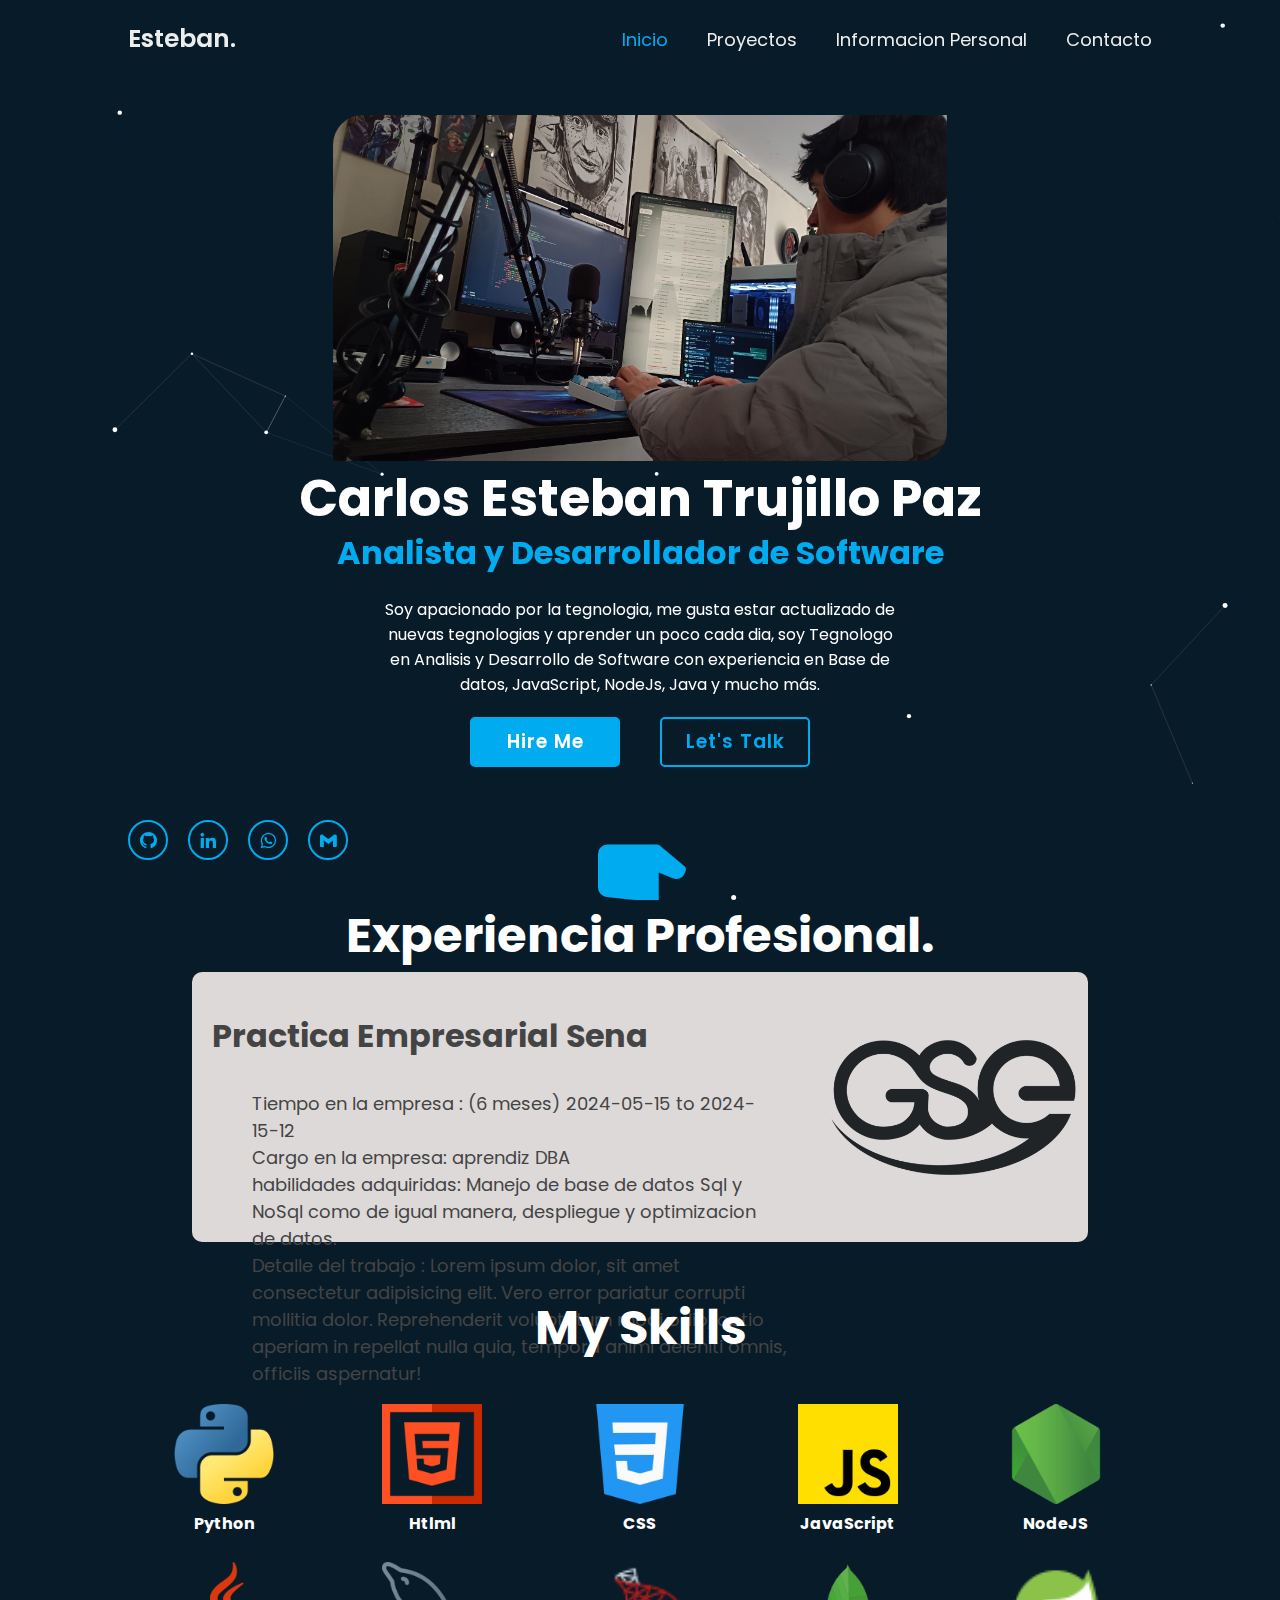
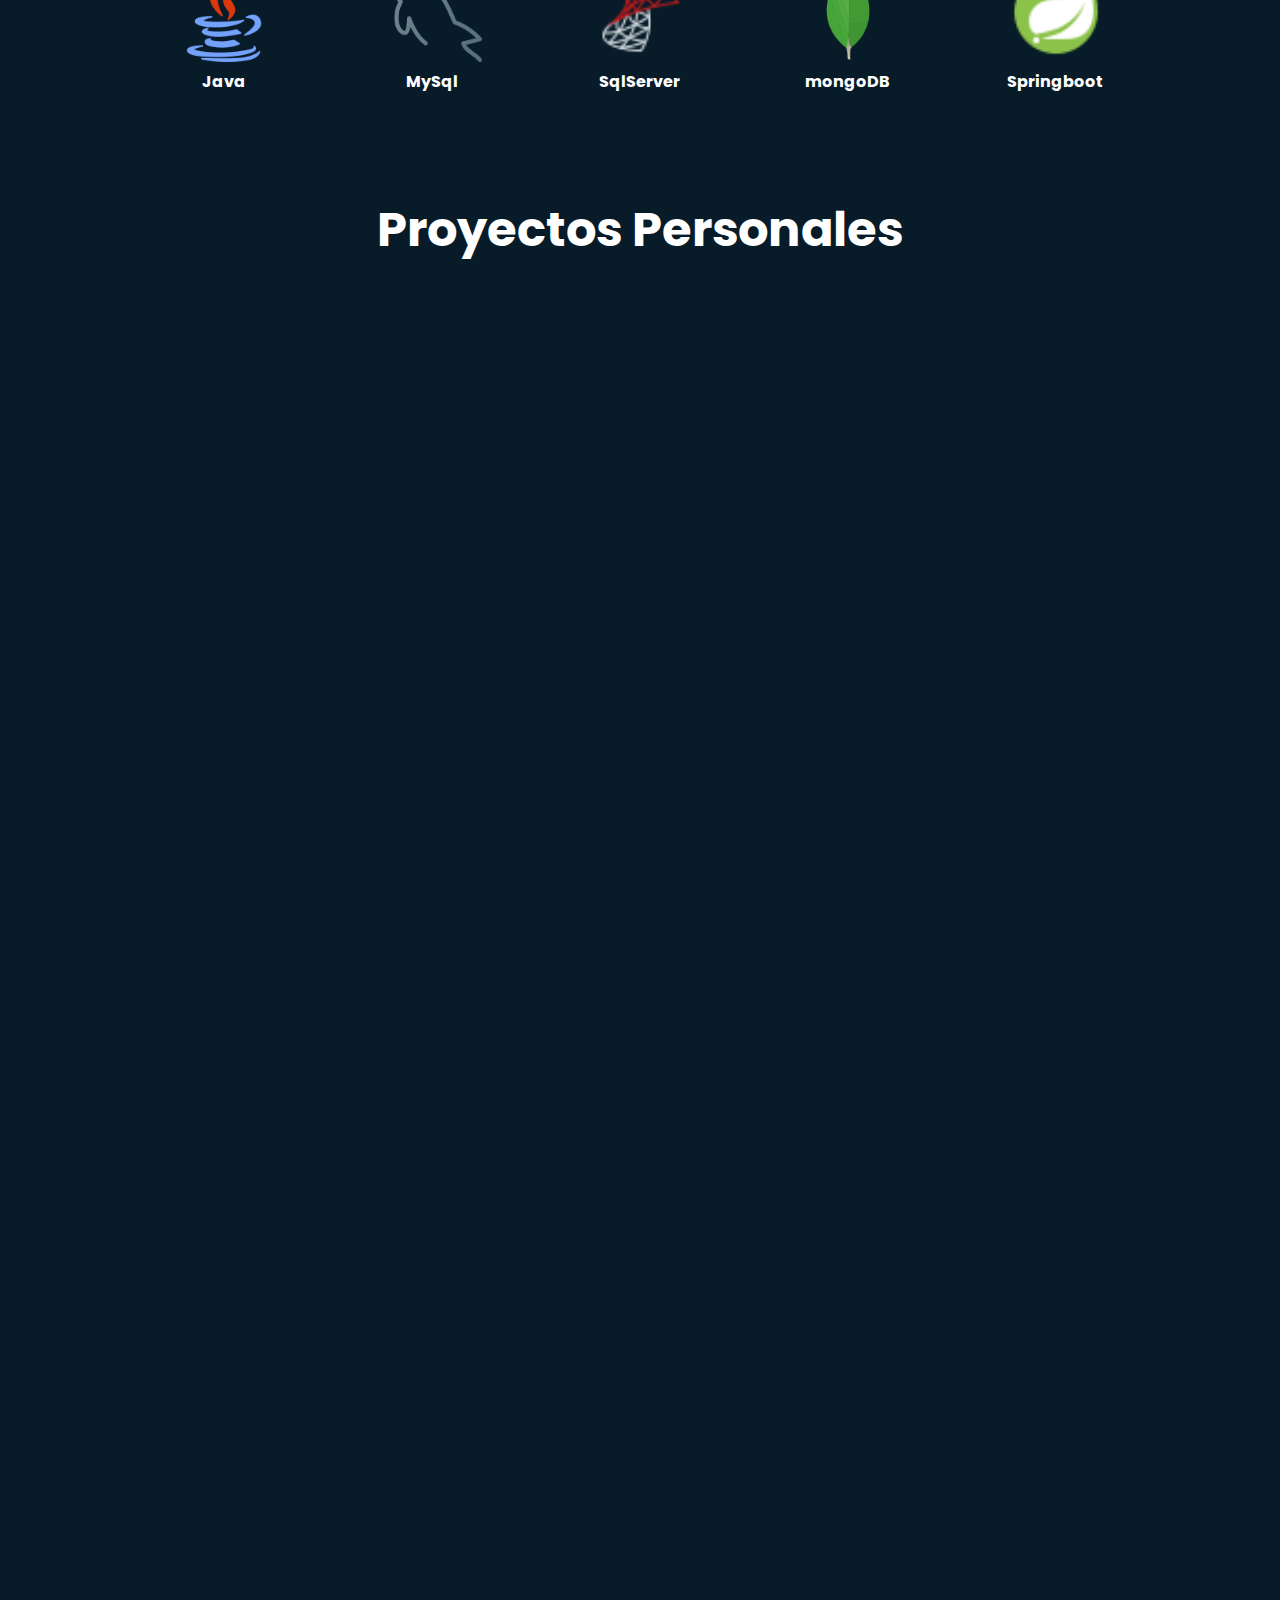
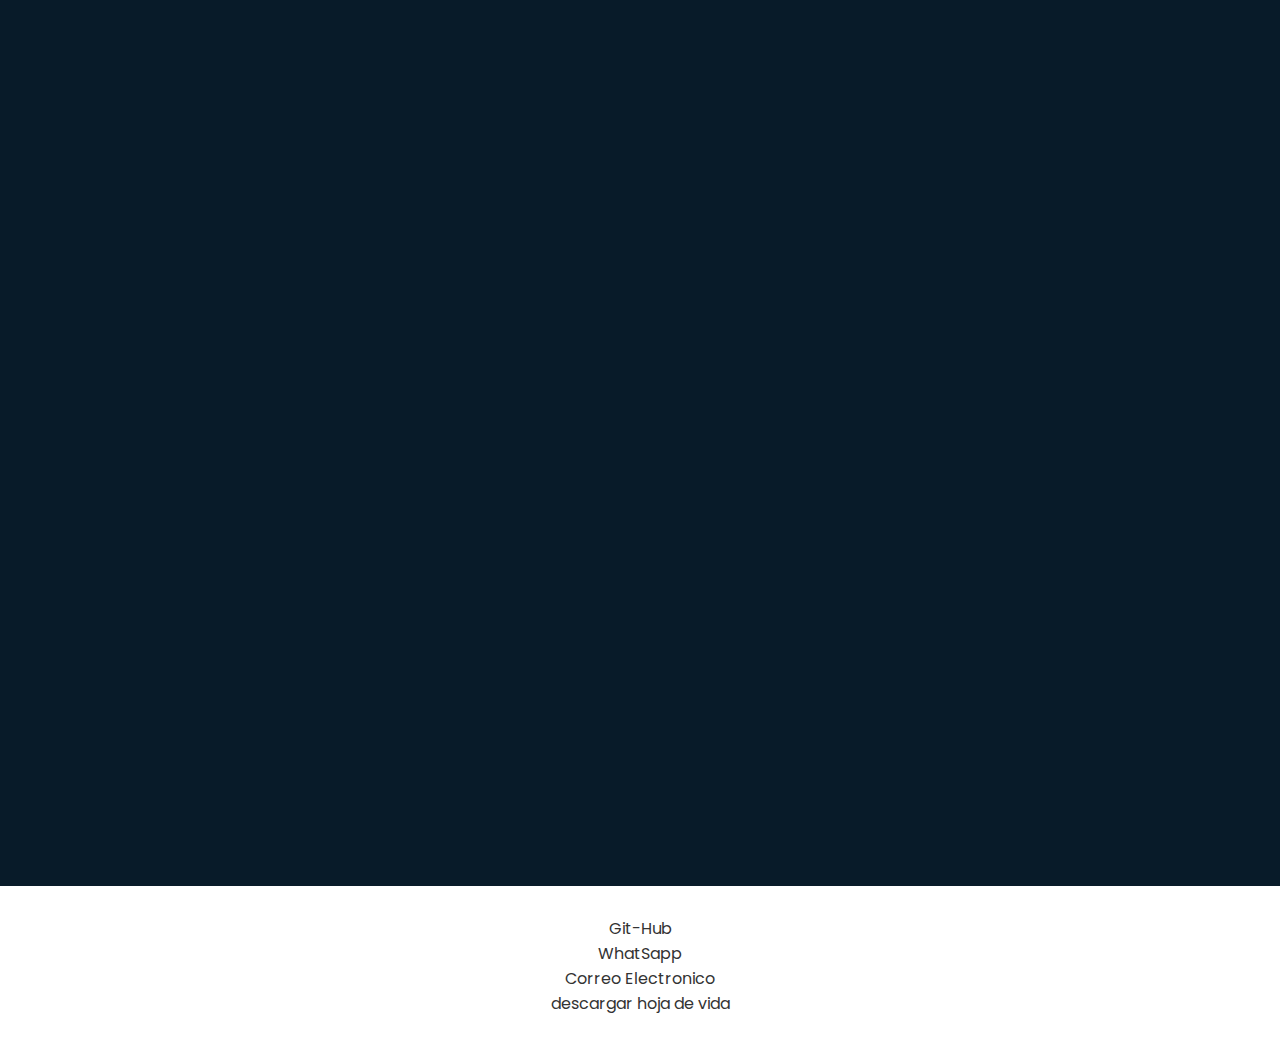
==== FRONTED/index.html @ 3f3bd639 "Agregando Skills y boton Blink" ====
<!DOCTYPE html>
<html lang="en">

<head>
    <meta charset="UTF-8">
    <meta name="viewport" content="width=device-width, initial-scale=1.0">
    <title>Personal Portfolio Carlos Esteban Trujillo</title>
    <link rel="stylesheet" href="css/style.css">
    <link rel="stylesheet" href="css/proyectos.css">
    <link href='https://unpkg.com/boxicons@2.1.4/css/boxicons.min.css' rel='stylesheet'>

</head>

<body>
    <div id="particles-js"></div>
    <!--Vista numero 1-->
    <header class="header">
        <a href="#" class="logo">Esteban.</a>

        <nav class="navbar">
            <a href="#" class="active">Inicio</a>
            <a href="index/proyectos.html">Proyectos</a>
            <a href="index/informacionPersonal.html">Informacion Personal</a>
            <a href="index/contacto.html">Contacto</a>
        </nav>
    </header>

    <div class="home">
        <div class="home-content">
            <div class="img">
                <img src="img/perfil4.jpeg" alt="Foto Personal">
            </div>
            <h1>Carlos Esteban Trujillo Paz</h1>
            <h3>Analista y Desarrollador de Software</h3>
            <p>Soy apacionado por la tegnologia, me gusta estar actualizado de nuevas tegnologias y aprender un poco
                cada dia,
                soy Tegnologo en Analisis y Desarrollo de Software con experiencia en Base de datos, JavaScript, NodeJs,
                Java y mucho más.
            </p>
            <div class="btn-box">
                <a href="#">Hire Me</a>
                <a href="#">Let's Talk</a>
            </div>

            <div class="next-page">
                <a href="#experiencia"><i class='bx bxs-hand-down' id="btn-down"></i></i></a>
            </div>
        </div>
        <div class="home-sci">
            <a href="#"><i class='bx bxl-github'></i></a>
            <a href="#"><i class='bx bxl-linkedin'></i></a>
            <a href="#"><i class='bx bxl-whatsapp'></i></a>
            <a href="#"><i class='bx bxl-gmail'></i></a>
        </div>
    </div>

    


    <!--Vista Numero 2-->
    <div class="experiencia" id="experiencia">
        <h2>Experiencia Profesional.</h2>
        <div class="experiencia_content">
            <div class="experiencias">
                <h3>Practica Empresarial Sena</h3>
                <ul>
                    <li>Tiempo en la empresa : (6 meses) 2024-05-15 to 2024-15-12</li>
                    <li>Cargo en la empresa: aprendiz DBA</li>
                    <li>habilidades adquiridas: Manejo de base de datos Sql y NoSql como de igual manera, despliegue y
                        optimizacion de datos.</li>
                    <li>Detalle del trabajo : Lorem ipsum dolor, sit amet consectetur adipisicing elit. Vero error
                        pariatur corrupti mollitia dolor. Reprehenderit voluptatum modi odio, optio aperiam in repellat
                        nulla quia, tempora animi deleniti omnis, officiis aspernatur!</li>
                </ul>
            </div>
            <div class="logo_experiencia"></div>
        </div>
    </div>

    <div class="skills">
        <h2>My Skills</h2>
        <div class="parent">
            <div class="div1">
                <img src="img/lenguajes/piton.png" alt="">
                <h4>Python</h4>
            </div>
            <div class="div2">
                <img src="img/lenguajes/html.png" alt="">
                <h4>Htlml</h4>
            </div>
            <div class="div3">
                <img src="img/lenguajes/css-3.png" alt="">
                <h4>CSS</h4>
            </div>
            <div class="div4">
                <img src="img/lenguajes/js.png" alt="">
                <h4>JavaScript</h4>
            </div>
            <div class="div5">
                <img src="img/lenguajes/nodo-js.png" alt="">
                <h4>NodeJS</h4>
            </div>
            <div class="div6">
                <img src="img/lenguajes/java.png" alt="">
                <h4>Java</h4>
            </div>
            <div class="div7">
                <img src="img/lenguajes/mysql.png" alt="">
                <h4>MySql</h4>
            </div>
            <div class="div8">
                <img src="img/lenguajes/sqlserver.png" alt="">
                <h4>SqlServer</h4>
            </div>
            <div class="div9">
                <img src="img/lenguajes/mongodbpng.png" alt="">
                <h4>mongoDB</h4>
            </div>
            <div class="div10">
                <img src="img/lenguajes/springboot.png" alt="">
                <h4>Springboot</h4>
            </div>
        </div>
    </div>


    <!--Vista Numero 3-->
    <section class="card-container" ">
        <h2>Proyectos Personales</h2>
        <div class=" card">
        <div class="card-img">
            <img src="img/proyect1.png" alt="">
        </div>

        <div class="card-content">
            <h3>Pagina Web Monaco Shoes</h3>
            <p>Lorem ipsum dolor sit, amet consectetur adipisicing elit. Nostrum at et ratione eum distinctio sit
                non magni nesciunt ex blanditiis odio, facere, totam obcaecati praesentium hic autem unde officiis
                aliquid.</p>

            <div class="btn-box">
                <a href="#">Hire Me</a>
                <a href="#">lets talk</a>
            </div>
        </div>
        </div>

        <div class="card">
            <div class="card-img">
                <img src="img/proyect2.png" alt="">
            </div>

            <div class="card-content">
                <h3>Pagina Web CompuServices</h3>
                <p>Lorem ipsum dolor sit, amet consectetur adipisicing elit. Nostrum at et ratione eum distinctio sit
                    non magni nesciunt ex blanditiis odio, facere, totam obcaecati praesentium hic autem unde officiis
                    aliquid.</p>

                <div class="btn-box">
                    <a href="#">Hire Me</a>
                    <a href="#">lets talk</a>
                </div>
            </div>
        </div>

        <div class="card">
            <div class="card-img">
                <img src="img/proyect1.png" alt="">
            </div>

            <div class="card-content">
                <h3>Inventario y Facturacion.</h3>
                <p>Lorem ipsum dolor sit, amet consectetur adipisicing elit. Nostrum at et ratione eum distinctio sit
                    non magni nesciunt ex blanditiis odio, facere, totam obcaecati praesentium hic autem unde officiis
                    aliquid.</p>

                <div class="btn-box">
                    <a href="#">Hire Me</a>
                    <a href="#">lets talk</a>
                </div>
            </div>
        </div>
        <div class="card">
            <div class="card-img">
                <img src="img/proyect1.png" alt="">
            </div>

            <div class="card-content">
                <h3>ChatBot para WhatSapp</h3>
                <p>Lorem ipsum dolor sit, amet consectetur adipisicing elit. Nostrum at et ratione eum distinctio sit
                    non magni nesciunt ex blanditiis odio, facere, totam obcaecati praesentium hic autem unde officiis
                    aliquid.</p>

                <div class="btn-box">
                    <a href="#">Hire Me</a>
                    <a href="#">lets talk</a>
                </div>
            </div>
        </div>

        <div class="card">
            <div class="card-img">
                <img src="img/sqlserver.png" alt="">
            </div>

            <div class="card-content">
                <h3>Scraping Versiones SqlServer</h3>
                <p>Lorem ipsum dolor sit, amet consectetur adipisicing elit. Nostrum at et ratione eum distinctio sit
                    non magni nesciunt ex blanditiis odio, facere, totam obcaecati praesentium hic autem unde officiis
                    aliquid.</p>

                <div class="btn-box">
                    <a href="#">Hire Me</a>
                    <a href="#">lets talk</a>
                </div>
            </div>
        </div>

    </section>


    <footer>

        <a href="">Git-Hub</a>
        <a href="">WhatSapp</a>
        <a href="">Correo Electronico</a>
        <a href="">descargar hoja de vida</a>
    </footer>

    
    
  
	<script src="js/particles.min.js"></script>
    <script src="js/particle.js"></script>
    <script src="js/main.js"></script>
</body>

</html>
---- FRONTED/css/style.css ----
@import url('https://fonts.googleapis.com/css2?family=Poppins:wght@300;400;500;600;700;800;900&display=swap');
html {
    scroll-behavior: smooth;
}
*{
    margin: 0;
    padding: 0;
    box-sizing: border-box;
    font-family: 'Poppins',sans-serif ;
}

body{
    background: #081b29;
    color: white;
    user-select: none; /*No podran seleccionar el texto.*/
    z-index: -10;
}


.header{
    position: fixed;
    top: 0;
    left: 0;
    width: 100%;
    padding: 20px 10%;
    background: transparent;
    display: flex;
    justify-content: space-between;
    align-items: center;
    z-index: 100;
}

.logo{
    font-size: 25px;
    color: #ededed;
    text-decoration: none;
    font-weight: 600;
}

.navbar a{
    font-size: 18px;
    color: #ededed;
    text-decoration: none;
    font-weight: 500px;
    margin-left: 35px;
    transition: .3s;
}

.navbar a:hover,
.navbar a.active{
    color: #00abf0
}


.home{
    height: 100dvh;
    background: url();
    display: flex;
    align-items: center;
    text-align: center;
    width: 100%;
    padding: 0 10%;
}


.home-content{
    /* max-width: 700px; */
    width: 100%;
    margin-top: 200px;
}

.home-content .img{
   height: auto;
   overflow: hidden;
   z-index: 20;
}

.home-content img{
    max-width: 60%;
    min-width: 500px;
    max-height: 500px;
    border-top-left-radius: 30px;
    border-bottom-right-radius: 30px;
    background-position: left;
}

.home-content h1{
    font-size: 51px;
    font-weight: 700;
    line-height: 1.2;
}

.home-content h3{
    font-size: 32px;
    font-weight: 700;
    color: #00abf0
}

.home-content p{
    font-size: 16px;
    width: 50%;
    margin: auto;
    margin-top: 20px;
    margin-bottom: 20px;
}


.home-content .btn-box{
    display: flex;
    justify-content: center;
    gap: 40px;
    width: 100%;
    height: 50px;

}

#particles-js {
    position: fixed;
    width: 100%;
    height: 100%;
    top: 0;
    left: 0;
    pointer-events: auto;
  }
  
  .home {
    position: relative;
    height: 100vh;
    display: flex;
    align-items: center;
    text-align: center;
    width: 100%;
    padding: 0 10%;
    overflow: hidden;
  }

  .next-page{
    font-size: 7em;
    margin-top: 50px;
  }

  .next-page a{
    color: #00abf0;
  }
  .next-page a:hover{
    color: #c0e8f5;
  }



.btn-box a{
    position: relative;
    display: inline-flex;
    justify-content: center;
    align-items: center;
    width: 150px;
    height: 100%;
    background: #00abf0;
    border: 2px solid #00abf0;
    border-radius: 8px;
    font-size: 19px;
    color: #081b29;
    text-decoration: none;
    font-weight: 600;
    letter-spacing: 1px;
    z-index: 1;
    overflow: hidden;
    transition: .5s;
}

.btn-box a:hover{
    color: #00abf0;
}


.btn-box a:nth-child(2){
    background: transparent;
    color: #00abf0;
}

.btn-box a:nth-child(2):hover{
    color: #081b29;
}

.btn-box a:nth-child(2)::before{
    background: #00abf0;
}
.btn-box a::before{
    content: '';
    position: absolute;
    top: 0;
    left: 0;
    width: 0;
    height: 100%;
    background:#081b29;
    z-index: -1;
    transition: 0.5s;

}

.btn-box a:hover::before{
    width: 100%;
}

.home-sci{
    position: absolute;
    bottom: 40px;
    width: 220px;
    display: flex; 
    justify-content: space-between;   
}

.home-sci a{
    position: relative;
    display: inline-flex;
    justify-content: center;
    align-items: center;
    width: 40px;
    height: 40px;
    background-color: transparent;
    border: 2px solid #00abf0;
    border-radius: 50%;
    font-size: 20px;
    color: #00abf0;
    text-decoration: none;
    z-index: 1;
    overflow: hidden;
}

.home-sci a:hover{
    color: #081b29;
}

.home-sci a::before{
    content: '';
    position: absolute;
    top: 0;
    left: 0;
    width:  0;
    height: 100%;
    background: #00abf0;
    z-index: -1;
    transition: .5s;
}

.home-sci a:hover::before{
    width: 100%;
}

/*Experiencia*/
.experiencia{
    text-align: center;
    align-items: center; 
    z-index: 30;
}

h2{
    font-size: 3em;
}

.experiencia_content{
    background-color: #ddd9d9;
    height: 30dvh;
    width: 70%;
    margin: auto; 
    border-radius: 10px;
    z-index: 30;
}

.experiencias{
    width: 70%;
    height: 100%;
    float: left;
    color: #444;
    z-index: 100;
   
}
.experiencias h3{
    font-size: 2em;
    align-items: center;
    text-align: left;
    margin-left: 20px;
    margin-top: 40px;
    
}

.experiencia ul{
    margin: auto;
    align-items: center;
    list-style: none;
    text-align: left;
    margin-left: 30px;
    font-size: 18px;
    text-wrap: pretty;
    padding: 30px;
}

.logo_experiencia{
    width: 30%;
    height: 100%;
    background-image: url(../img/Logo_GSE.png);
    float: right;
    background-repeat: no-repeat;
    background-size: contain;
    margin: auto;
    padding: 20px;
    
    background-position: center;
    
}

/*SKILLS*/

.skills{
    width: 80%;
    margin: auto;
    text-align: center;
    align-items: center;
    margin-top: 50px;
}

.parent {
    display: grid;
    grid-template-columns: repeat(5, 1fr);
    grid-template-rows: repeat(2, 1fr);
    gap: 15px;
    height: 300px;
    margin-top: 40px;
}
    

.parent div img{
    width: 100px; 
}







        

/*Vista 3*/
.card-container {
    display: flex;
    align-items: center;
    justify-content: center;
    margin-top: 90px;
    flex-direction: column;
    gap: 40px;
}

.card {
    display: flex;
    max-width: 70%;
    height: 400px;
    box-shadow: 0 4px 8px rgba(0, 0, 0, 0.1);
    border-radius: 10px;
    overflow: hidden;
    background-color: #ddd9d9;
    padding: 20px;
    opacity: 0; /* Inicialmente invisible para la animación */
    transform: translateY(20px); /* Desplaza hacia abajo para la animación */
    animation: fadeInUp 1s forwards; /* Aplica la animación */
}

.card-content {
    width: 50%;
    padding: 20px;
    display: flex;
    flex-direction: column;
    justify-content: center;
    align-items: center;
}

.card-img {
    width: 50%;
    height: 100%;
    overflow: hidden; /* Asegura que la imagen no se salga del contenedor */
}

.card-img img {
    width: 100%;
    height: 100%;
    object-fit: cover;
    transition: transform 0.5s ease; /* Animación de zoom en hover */
}

.card-img:hover img {
    transform: scale(1.1); /* Efecto zoom al hacer hover */
}

.card-content h3 {
    color: #00abf0;
    font-size: 28px;
    margin: 10px 0;
}

.card-content p {
    color: #333;
    margin-bottom: 20px;
}

.btn-box {
    display: flex;
    gap: 10px;
}

.btn-box a {
    padding: 10px 20px;
    text-decoration: none;
    color: white;
    border-radius: 5px;
    transition: background-color 0.3s ease, transform 0.3s ease; /* Añadir transición para color y transform */
}

.btn-box a:hover {
    transform: scale(1.05); /* Efecto de escalado al hacer hover */
}

@keyframes fadeInUp {
    to {
        opacity: 1;
        transform: translateY(0);
    }
}

footer{
    width: 100%;
    height: 160px;
    background-color: #ffffff ;
    margin-top: 20px;
    display: flex;
    align-items: center;
    justify-content: center;
    flex-direction: column;
}
    

footer a{
    text-decoration: none;
    color: #333;
   
}

footer a:hover{
    color: rgb(55, 117, 117);
}


/*Estilo para boton */
@keyframes grow-twice {
    0%, 100% {
        transform: scale(1);
        color: #00abf0;
    }
    20%, 60% {
        transform: scale(1.2);
        color: #c0e8f5;
    }
    40%, 80% {
        transform: scale(1);
        color: #00abf0;
    }
}

.link-grow-twice {
    display: inline-block;
    animation: grow-twice 0.8s ease-in-out;
}
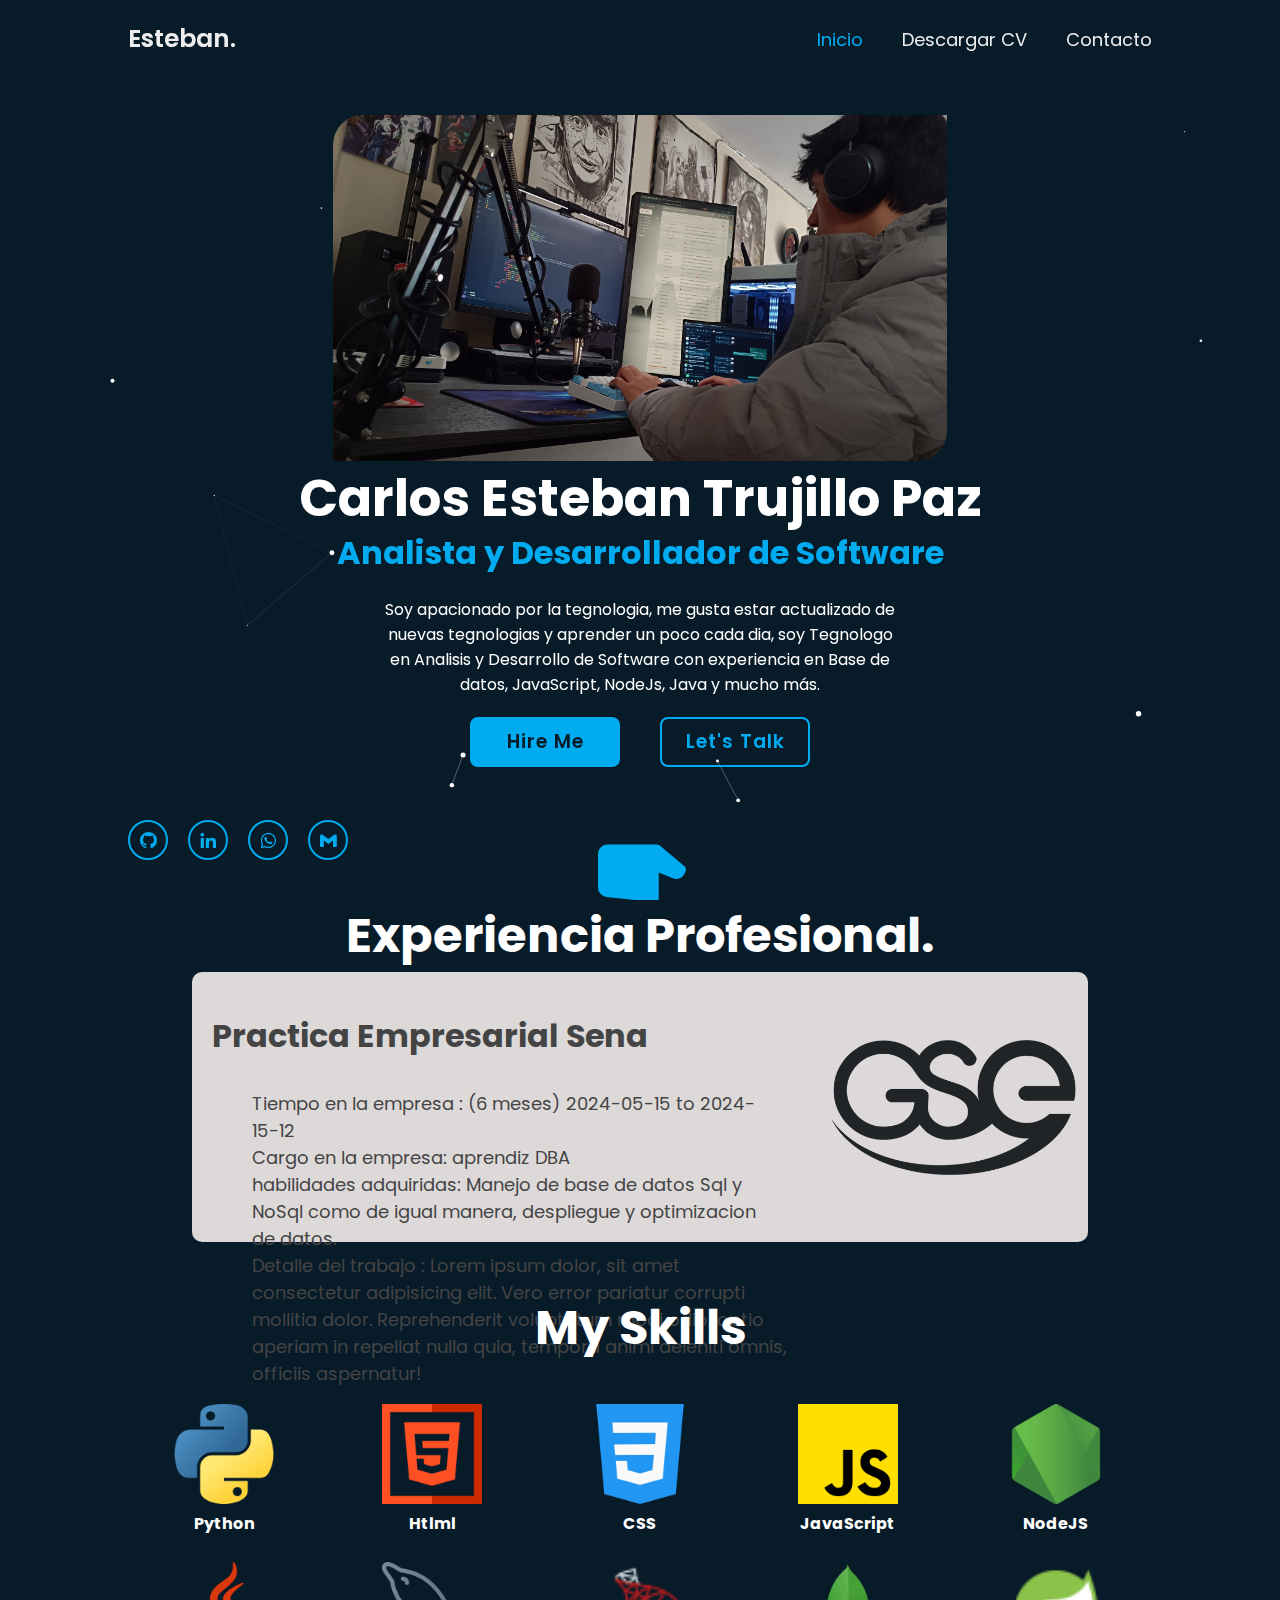
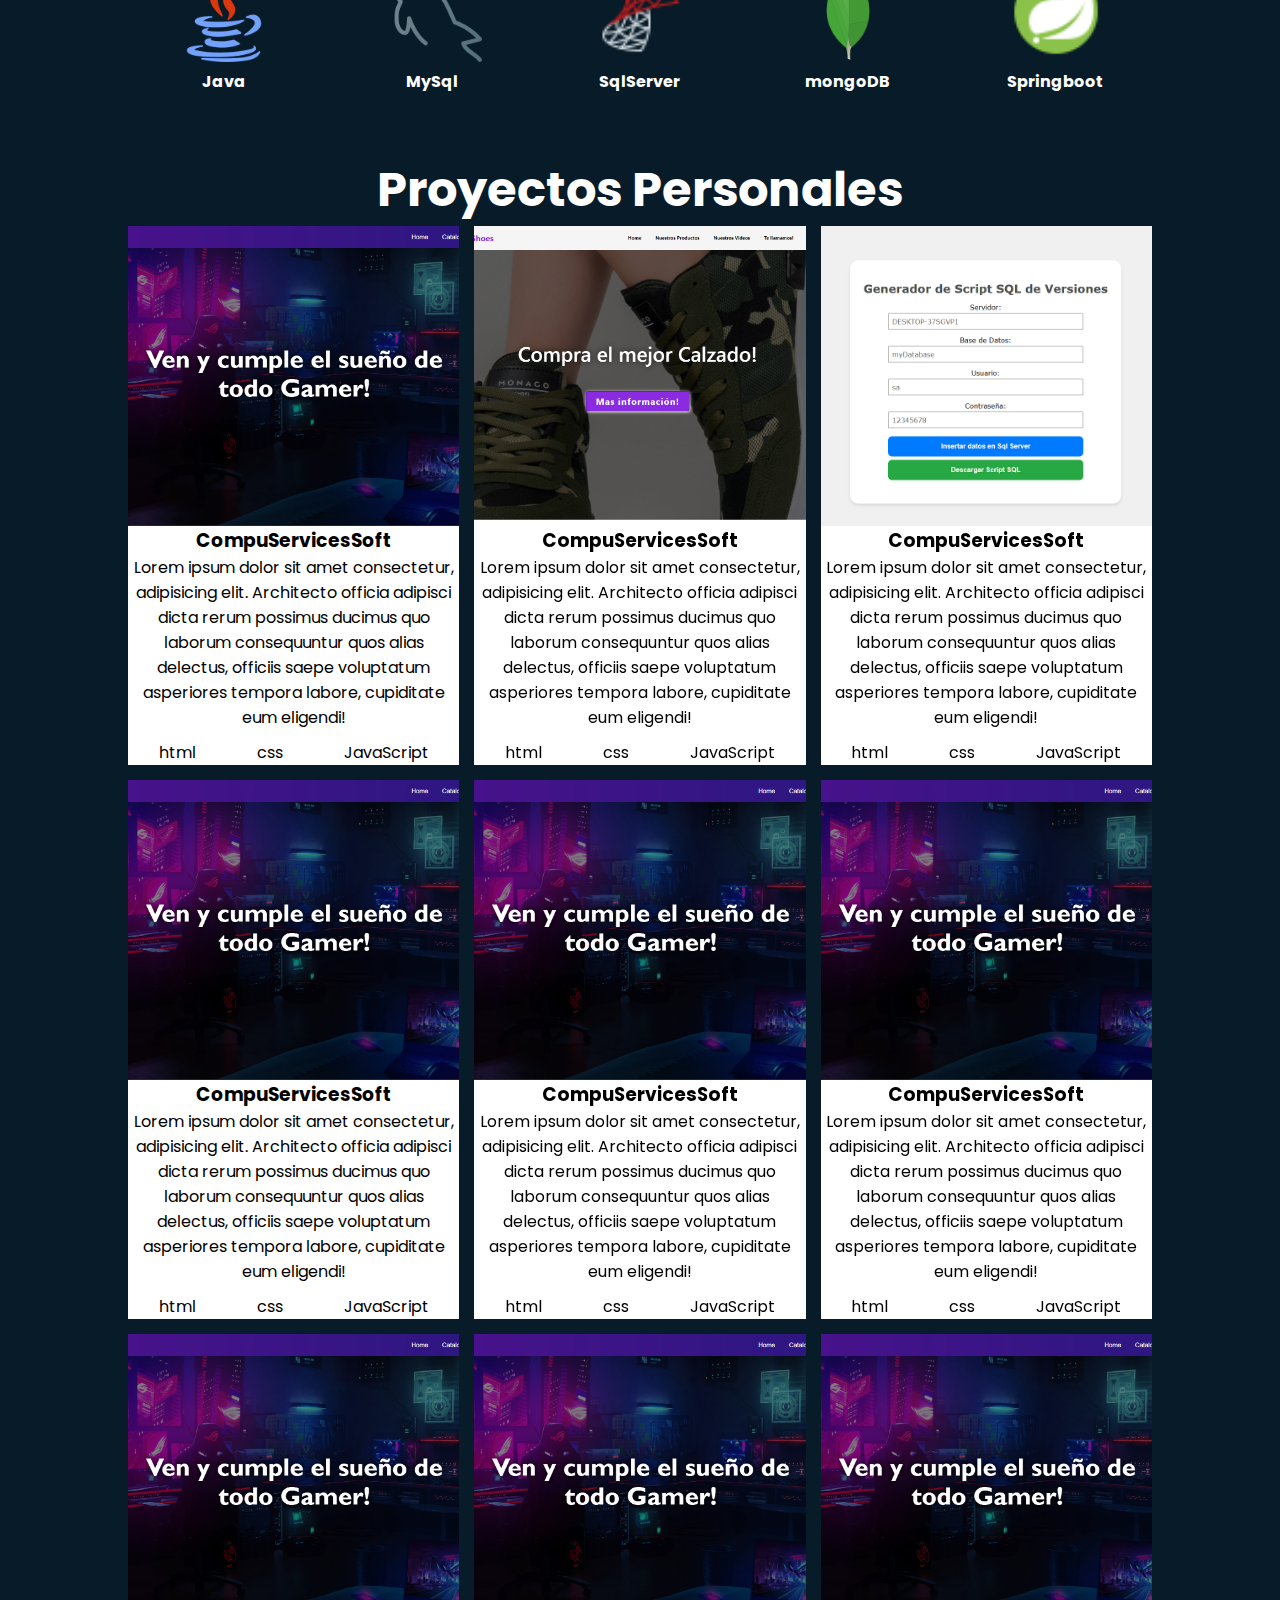
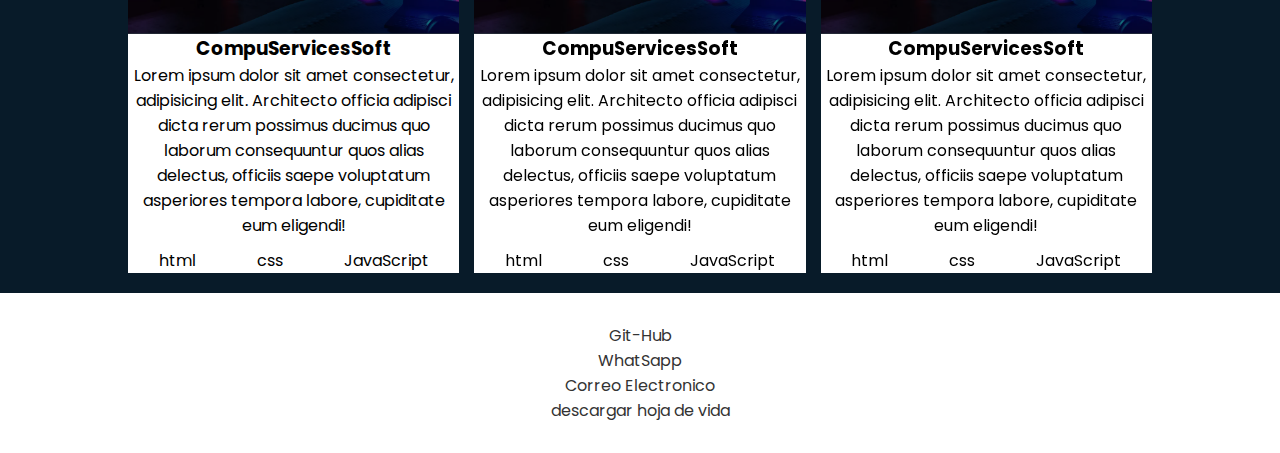
==== commit 9df6bf63: "Agregando proyectos en Grid" ====
--- a/FRONTED/index.html
+++ b/FRONTED/index.html
@@ -19,9 +19,8 @@
 
         <nav class="navbar">
             <a href="#" class="active">Inicio</a>
-            <a href="index/proyectos.html">Proyectos</a>
-            <a href="index/informacionPersonal.html">Informacion Personal</a>
-            <a href="index/contacto.html">Contacto</a>
+            <a href="#">Descargar CV</a>
+            <a href="#">Contacto</a>
         </nav>
     </header>
 
@@ -123,104 +122,115 @@
         </div>
     </div>
 
-
-    <!--Vista Numero 3-->
-    <section class="card-container" ">
+    
+    <div class="proyectos">
         <h2>Proyectos Personales</h2>
-        <div class=" card">
-        <div class="card-img">
-            <img src="img/proyect1.png" alt="">
-        </div>
-
-        <div class="card-content">
-            <h3>Pagina Web Monaco Shoes</h3>
-            <p>Lorem ipsum dolor sit, amet consectetur adipisicing elit. Nostrum at et ratione eum distinctio sit
-                non magni nesciunt ex blanditiis odio, facere, totam obcaecati praesentium hic autem unde officiis
-                aliquid.</p>
-
-            <div class="btn-box">
-                <a href="#">Hire Me</a>
-                <a href="#">lets talk</a>
-            </div>
-        </div>
-        </div>
-
-        <div class="card">
-            <div class="card-img">
-                <img src="img/proyect2.png" alt="">
-            </div>
-
-            <div class="card-content">
-                <h3>Pagina Web CompuServices</h3>
-                <p>Lorem ipsum dolor sit, amet consectetur adipisicing elit. Nostrum at et ratione eum distinctio sit
-                    non magni nesciunt ex blanditiis odio, facere, totam obcaecati praesentium hic autem unde officiis
-                    aliquid.</p>
-
-                <div class="btn-box">
-                    <a href="#">Hire Me</a>
-                    <a href="#">lets talk</a>
-                </div>
-            </div>
-        </div>
-
-        <div class="card">
-            <div class="card-img">
-                <img src="img/proyect1.png" alt="">
-            </div>
-
-            <div class="card-content">
-                <h3>Inventario y Facturacion.</h3>
-                <p>Lorem ipsum dolor sit, amet consectetur adipisicing elit. Nostrum at et ratione eum distinctio sit
-                    non magni nesciunt ex blanditiis odio, facere, totam obcaecati praesentium hic autem unde officiis
-                    aliquid.</p>
-
-                <div class="btn-box">
-                    <a href="#">Hire Me</a>
-                    <a href="#">lets talk</a>
-                </div>
-            </div>
-        </div>
-        <div class="card">
-            <div class="card-img">
-                <img src="img/proyect1.png" alt="">
-            </div>
-
-            <div class="card-content">
-                <h3>ChatBot para WhatSapp</h3>
-                <p>Lorem ipsum dolor sit, amet consectetur adipisicing elit. Nostrum at et ratione eum distinctio sit
-                    non magni nesciunt ex blanditiis odio, facere, totam obcaecati praesentium hic autem unde officiis
-                    aliquid.</p>
-
-                <div class="btn-box">
-                    <a href="#">Hire Me</a>
-                    <a href="#">lets talk</a>
-                </div>
-            </div>
-        </div>
-
-        <div class="card">
-            <div class="card-img">
-                <img src="img/sqlserver.png" alt="">
-            </div>
-
-            <div class="card-content">
-                <h3>Scraping Versiones SqlServer</h3>
-                <p>Lorem ipsum dolor sit, amet consectetur adipisicing elit. Nostrum at et ratione eum distinctio sit
-                    non magni nesciunt ex blanditiis odio, facere, totam obcaecati praesentium hic autem unde officiis
-                    aliquid.</p>
-
-                <div class="btn-box">
-                    <a href="#">Hire Me</a>
-                    <a href="#">lets talk</a>
-                </div>
-            </div>
-        </div>
-
-    </section>
+        <div class="parent2">
+            <div class="div1">
+                <div class="proyectos_img" style="background-image: url(img/proyectos/compuservices.png);">
+                </div>
+                <h3>CompuServicesSoft</h3>
+                <p>Lorem ipsum dolor sit amet consectetur, adipisicing elit. Architecto officia adipisci dicta rerum possimus ducimus quo laborum consequuntur quos alias delectus, officiis saepe voluptatum asperiores tempora labore, cupiditate eum eligendi!</p>
+                <ul>
+                    <li>html</li>
+                    <li>css</li>
+                    <li>JavaScript</li>
+                </ul>
+            </div>
+            <div class="div2">
+                <div class="proyectos_img" style="background-image: url(img/proyectos/monachoshoes.png);">
+                </div>
+                <h3>CompuServicesSoft</h3>
+                <p>Lorem ipsum dolor sit amet consectetur, adipisicing elit. Architecto officia adipisci dicta rerum possimus ducimus quo laborum consequuntur quos alias delectus, officiis saepe voluptatum asperiores tempora labore, cupiditate eum eligendi!</p>
+                <ul>
+                    <li>html</li>
+                    <li>css</li>
+                    <li>JavaScript</li>
+                </ul>
+            </div>
+            <div class="div3">
+                <div class="proyectos_img" style="background-image: url(img/proyectos/sqlserver.png);">
+                </div>
+                <h3>CompuServicesSoft</h3>
+                <p>Lorem ipsum dolor sit amet consectetur, adipisicing elit. Architecto officia adipisci dicta rerum possimus ducimus quo laborum consequuntur quos alias delectus, officiis saepe voluptatum asperiores tempora labore, cupiditate eum eligendi!</p>
+                <ul>
+                    <li>html</li>
+                    <li>css</li>
+                    <li>JavaScript</li>
+                </ul>
+            </div>
+            <div class="div4">
+                <div class="proyectos_img" style="background-image: url(img/proyectos/compuservices.png);">
+                </div>
+                <h3>CompuServicesSoft</h3>
+                <p>Lorem ipsum dolor sit amet consectetur, adipisicing elit. Architecto officia adipisci dicta rerum possimus ducimus quo laborum consequuntur quos alias delectus, officiis saepe voluptatum asperiores tempora labore, cupiditate eum eligendi!</p>
+                <ul>
+                    <li>html</li>
+                    <li>css</li>
+                    <li>JavaScript</li>
+                </ul>
+            </div>
+            <div class="div5">
+                <div class="proyectos_img" style="background-image: url(img/proyectos/compuservices.png);">
+                </div>
+                <h3>CompuServicesSoft</h3>
+                <p>Lorem ipsum dolor sit amet consectetur, adipisicing elit. Architecto officia adipisci dicta rerum possimus ducimus quo laborum consequuntur quos alias delectus, officiis saepe voluptatum asperiores tempora labore, cupiditate eum eligendi!</p>
+                <ul>
+                    <li>html</li>
+                    <li>css</li>
+                    <li>JavaScript</li>
+                </ul>
+            </div>
+            <div class="div6">
+                <div class="proyectos_img" style="background-image: url(img/proyectos/compuservices.png);">
+                </div>
+                <h3>CompuServicesSoft</h3>
+                <p>Lorem ipsum dolor sit amet consectetur, adipisicing elit. Architecto officia adipisci dicta rerum possimus ducimus quo laborum consequuntur quos alias delectus, officiis saepe voluptatum asperiores tempora labore, cupiditate eum eligendi!</p>
+                <ul>
+                    <li>html</li>
+                    <li>css</li>
+                    <li>JavaScript</li>
+                </ul>
+            </div>
+            <div class="div7">
+                <div class="proyectos_img" style="background-image: url(img/proyectos/compuservices.png);">
+                </div>
+                <h3>CompuServicesSoft</h3>
+                <p>Lorem ipsum dolor sit amet consectetur, adipisicing elit. Architecto officia adipisci dicta rerum possimus ducimus quo laborum consequuntur quos alias delectus, officiis saepe voluptatum asperiores tempora labore, cupiditate eum eligendi!</p>
+                <ul>
+                    <li>html</li>
+                    <li>css</li>
+                    <li>JavaScript</li>
+                </ul>
+            </div>
+            <div class="div8">
+                <div class="proyectos_img" style="background-image: url(img/proyectos/compuservices.png);">
+                </div>
+                <h3>CompuServicesSoft</h3>
+                <p>Lorem ipsum dolor sit amet consectetur, adipisicing elit. Architecto officia adipisci dicta rerum possimus ducimus quo laborum consequuntur quos alias delectus, officiis saepe voluptatum asperiores tempora labore, cupiditate eum eligendi!</p>
+                <ul>
+                    <li>html</li>
+                    <li>css</li>
+                    <li>JavaScript</li>
+                </ul>
+            </div>
+            <div class="div9">
+                <div class="proyectos_img" style="background-image: url(img/proyectos/compuservices.png);">
+                </div>
+                <h3>CompuServicesSoft</h3>
+                <p>Lorem ipsum dolor sit amet consectetur, adipisicing elit. Architecto officia adipisci dicta rerum possimus ducimus quo laborum consequuntur quos alias delectus, officiis saepe voluptatum asperiores tempora labore, cupiditate eum eligendi!</p>
+                <ul>
+                    <li>html</li>
+                    <li>css</li>
+                    <li>JavaScript</li>
+                </ul>
+            </div>
+        </div>    
+    </div>
+
 
 
     <footer>
-
         <a href="">Git-Hub</a>
         <a href="">WhatSapp</a>
         <a href="">Correo Electronico</a>
--- a/FRONTED/css/style.css
+++ b/FRONTED/css/style.css
@@ -146,310 +146,7 @@
     color: #c0e8f5;
   }
 
-
-
-.btn-box a{
-    position: relative;
-    display: inline-flex;
-    justify-content: center;
-    align-items: center;
-    width: 150px;
-    height: 100%;
-    background: #00abf0;
-    border: 2px solid #00abf0;
-    border-radius: 8px;
-    font-size: 19px;
-    color: #081b29;
-    text-decoration: none;
-    font-weight: 600;
-    letter-spacing: 1px;
-    z-index: 1;
-    overflow: hidden;
-    transition: .5s;
-}
-
-.btn-box a:hover{
-    color: #00abf0;
-}
-
-
-.btn-box a:nth-child(2){
-    background: transparent;
-    color: #00abf0;
-}
-
-.btn-box a:nth-child(2):hover{
-    color: #081b29;
-}
-
-.btn-box a:nth-child(2)::before{
-    background: #00abf0;
-}
-.btn-box a::before{
-    content: '';
-    position: absolute;
-    top: 0;
-    left: 0;
-    width: 0;
-    height: 100%;
-    background:#081b29;
-    z-index: -1;
-    transition: 0.5s;
-
-}
-
-.btn-box a:hover::before{
-    width: 100%;
-}
-
-.home-sci{
-    position: absolute;
-    bottom: 40px;
-    width: 220px;
-    display: flex; 
-    justify-content: space-between;   
-}
-
-.home-sci a{
-    position: relative;
-    display: inline-flex;
-    justify-content: center;
-    align-items: center;
-    width: 40px;
-    height: 40px;
-    background-color: transparent;
-    border: 2px solid #00abf0;
-    border-radius: 50%;
-    font-size: 20px;
-    color: #00abf0;
-    text-decoration: none;
-    z-index: 1;
-    overflow: hidden;
-}
-
-.home-sci a:hover{
-    color: #081b29;
-}
-
-.home-sci a::before{
-    content: '';
-    position: absolute;
-    top: 0;
-    left: 0;
-    width:  0;
-    height: 100%;
-    background: #00abf0;
-    z-index: -1;
-    transition: .5s;
-}
-
-.home-sci a:hover::before{
-    width: 100%;
-}
-
-/*Experiencia*/
-.experiencia{
-    text-align: center;
-    align-items: center; 
-    z-index: 30;
-}
-
-h2{
-    font-size: 3em;
-}
-
-.experiencia_content{
-    background-color: #ddd9d9;
-    height: 30dvh;
-    width: 70%;
-    margin: auto; 
-    border-radius: 10px;
-    z-index: 30;
-}
-
-.experiencias{
-    width: 70%;
-    height: 100%;
-    float: left;
-    color: #444;
-    z-index: 100;
-   
-}
-.experiencias h3{
-    font-size: 2em;
-    align-items: center;
-    text-align: left;
-    margin-left: 20px;
-    margin-top: 40px;
-    
-}
-
-.experiencia ul{
-    margin: auto;
-    align-items: center;
-    list-style: none;
-    text-align: left;
-    margin-left: 30px;
-    font-size: 18px;
-    text-wrap: pretty;
-    padding: 30px;
-}
-
-.logo_experiencia{
-    width: 30%;
-    height: 100%;
-    background-image: url(../img/Logo_GSE.png);
-    float: right;
-    background-repeat: no-repeat;
-    background-size: contain;
-    margin: auto;
-    padding: 20px;
-    
-    background-position: center;
-    
-}
-
-/*SKILLS*/
-
-.skills{
-    width: 80%;
-    margin: auto;
-    text-align: center;
-    align-items: center;
-    margin-top: 50px;
-}
-
-.parent {
-    display: grid;
-    grid-template-columns: repeat(5, 1fr);
-    grid-template-rows: repeat(2, 1fr);
-    gap: 15px;
-    height: 300px;
-    margin-top: 40px;
-}
-    
-
-.parent div img{
-    width: 100px; 
-}
-
-
-
-
-
-
-
-        
-
-/*Vista 3*/
-.card-container {
-    display: flex;
-    align-items: center;
-    justify-content: center;
-    margin-top: 90px;
-    flex-direction: column;
-    gap: 40px;
-}
-
-.card {
-    display: flex;
-    max-width: 70%;
-    height: 400px;
-    box-shadow: 0 4px 8px rgba(0, 0, 0, 0.1);
-    border-radius: 10px;
-    overflow: hidden;
-    background-color: #ddd9d9;
-    padding: 20px;
-    opacity: 0; /* Inicialmente invisible para la animación */
-    transform: translateY(20px); /* Desplaza hacia abajo para la animación */
-    animation: fadeInUp 1s forwards; /* Aplica la animación */
-}
-
-.card-content {
-    width: 50%;
-    padding: 20px;
-    display: flex;
-    flex-direction: column;
-    justify-content: center;
-    align-items: center;
-}
-
-.card-img {
-    width: 50%;
-    height: 100%;
-    overflow: hidden; /* Asegura que la imagen no se salga del contenedor */
-}
-
-.card-img img {
-    width: 100%;
-    height: 100%;
-    object-fit: cover;
-    transition: transform 0.5s ease; /* Animación de zoom en hover */
-}
-
-.card-img:hover img {
-    transform: scale(1.1); /* Efecto zoom al hacer hover */
-}
-
-.card-content h3 {
-    color: #00abf0;
-    font-size: 28px;
-    margin: 10px 0;
-}
-
-.card-content p {
-    color: #333;
-    margin-bottom: 20px;
-}
-
-.btn-box {
-    display: flex;
-    gap: 10px;
-}
-
-.btn-box a {
-    padding: 10px 20px;
-    text-decoration: none;
-    color: white;
-    border-radius: 5px;
-    transition: background-color 0.3s ease, transform 0.3s ease; /* Añadir transición para color y transform */
-}
-
-.btn-box a:hover {
-    transform: scale(1.05); /* Efecto de escalado al hacer hover */
-}
-
-@keyframes fadeInUp {
-    to {
-        opacity: 1;
-        transform: translateY(0);
-    }
-}
-
-footer{
-    width: 100%;
-    height: 160px;
-    background-color: #ffffff ;
-    margin-top: 20px;
-    display: flex;
-    align-items: center;
-    justify-content: center;
-    flex-direction: column;
-}
-    
-
-footer a{
-    text-decoration: none;
-    color: #333;
-   
-}
-
-footer a:hover{
-    color: rgb(55, 117, 117);
-}
-
-
-/*Estilo para boton */
+  /*Estilo para boton */
 @keyframes grow-twice {
     0%, 100% {
         transform: scale(1);
@@ -469,3 +166,255 @@
     display: inline-block;
     animation: grow-twice 0.8s ease-in-out;
 }
+
+
+
+.btn-box a{
+    position: relative;
+    display: inline-flex;
+    justify-content: center;
+    align-items: center;
+    width: 150px;
+    height: 100%;
+    background: #00abf0;
+    border: 2px solid #00abf0;
+    border-radius: 8px;
+    font-size: 19px;
+    color: #081b29;
+    text-decoration: none;
+    font-weight: 600;
+    letter-spacing: 1px;
+    z-index: 1;
+    overflow: hidden;
+    transition: .5s;
+}
+
+.btn-box a:hover{
+    color: #00abf0;
+}
+
+
+.btn-box a:nth-child(2){
+    background: transparent;
+    color: #00abf0;
+}
+
+.btn-box a:nth-child(2):hover{
+    color: #081b29;
+}
+
+.btn-box a:nth-child(2)::before{
+    background: #00abf0;
+}
+.btn-box a::before{
+    content: '';
+    position: absolute;
+    top: 0;
+    left: 0;
+    width: 0;
+    height: 100%;
+    background:#081b29;
+    z-index: -1;
+    transition: 0.5s;
+
+}
+
+.btn-box a:hover::before{
+    width: 100%;
+}
+
+.home-sci{
+    position: absolute;
+    bottom: 40px;
+    width: 220px;
+    display: flex; 
+    justify-content: space-between;   
+}
+
+.home-sci a{
+    position: relative;
+    display: inline-flex;
+    justify-content: center;
+    align-items: center;
+    width: 40px;
+    height: 40px;
+    background-color: transparent;
+    border: 2px solid #00abf0;
+    border-radius: 50%;
+    font-size: 20px;
+    color: #00abf0;
+    text-decoration: none;
+    z-index: 1;
+    overflow: hidden;
+}
+
+.home-sci a:hover{
+    color: #081b29;
+}
+
+.home-sci a::before{
+    content: '';
+    position: absolute;
+    top: 0;
+    left: 0;
+    width:  0;
+    height: 100%;
+    background: #00abf0;
+    z-index: -1;
+    transition: .5s;
+}
+
+.home-sci a:hover::before{
+    width: 100%;
+}
+
+/*Experiencia*/
+.experiencia{
+    text-align: center;
+    align-items: center; 
+    z-index: 30;
+}
+
+h2{
+    font-size: 3em;
+}
+
+.experiencia_content{
+    background-color: #ddd9d9;
+    height: 30dvh;
+    width: 70%;
+    margin: auto; 
+    border-radius: 10px;
+    z-index: 30;
+}
+
+.experiencias{
+    width: 70%;
+    height: 100%;
+    float: left;
+    color: #444;
+    z-index: 100;
+   
+}
+.experiencias h3{
+    font-size: 2em;
+    align-items: center;
+    text-align: left;
+    margin-left: 20px;
+    margin-top: 40px;
+    
+}
+
+.experiencia ul{
+    margin: auto;
+    align-items: center;
+    list-style: none;
+    text-align: left;
+    margin-left: 30px;
+    font-size: 18px;
+    text-wrap: pretty;
+    padding: 30px;
+}
+
+.logo_experiencia{
+    width: 30%;
+    height: 100%;
+    background-image: url(../img/Logo_GSE.png);
+    float: right;
+    background-repeat: no-repeat;
+    background-size: contain;
+    margin: auto;
+    padding: 20px;
+    
+    background-position: center;
+    
+}
+
+/*SKILLS*/
+
+.skills{
+    width: 80%;
+    margin: auto;
+    text-align: center;
+    align-items: center;
+    margin-top: 50px;
+}
+
+.parent {
+    display: grid;
+    grid-template-columns: repeat(5, 1fr);
+    grid-template-rows: repeat(2, 1fr);
+    gap: 15px;
+    height: 300px;
+    margin-top: 40px;
+}
+    
+
+.parent div img{
+    width: 100px; 
+}
+
+/*Proyectos Personales*/
+.proyectos{
+    width: 80%;
+    margin: auto;
+    text-align: center;
+    align-items: center;
+    margin-top: 50px;
+    
+}
+
+.parent2 {
+    display: grid;
+    grid-template-columns: repeat(3, 1fr);
+    grid-template-rows: repeat(3, 1fr);
+    gap: 15px; 
+    color: black;
+}
+
+.parent2 div{
+    background-color: white;
+    z-index: 10;
+}
+
+
+.parent2 div ul{
+    display: flex;
+    justify-content: space-around;
+}
+.parent2 div ul li{
+    margin-top: 10px;
+    list-style: none;  
+}
+
+.parent2 .proyectos_img{
+   width: 100%;
+   height: 300px;
+   background-repeat: no-repeat;
+   background-position: center;
+   background-size: cover;
+}
+    
+footer{
+    width: 100%;
+    height: 160px;
+    background-color: #ffffff ;
+    margin-top: 20px;
+    display: flex;
+    align-items: center;
+    justify-content: center;
+    flex-direction: column;
+}
+    
+
+footer a{
+    text-decoration: none;
+    color: #333;
+   
+}
+
+footer a:hover{
+    color: rgb(55, 117, 117);
+}
+
+
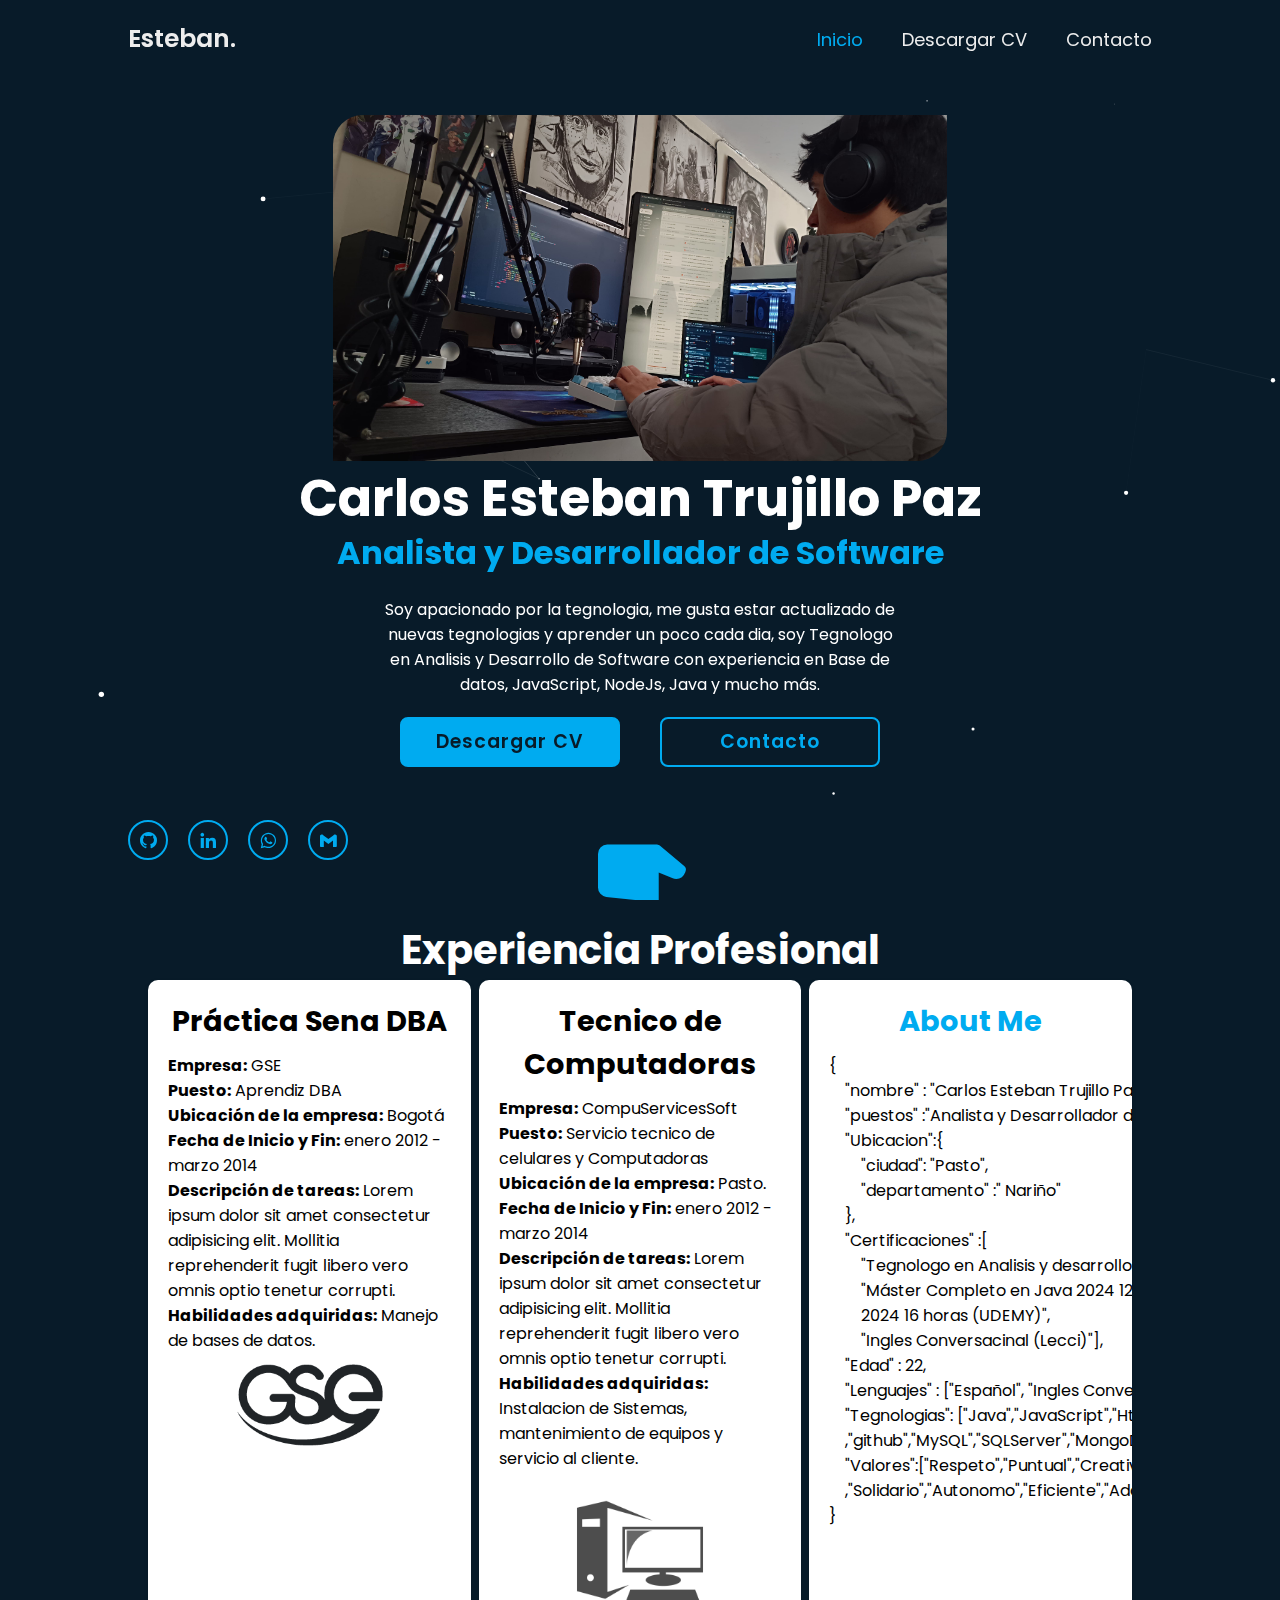
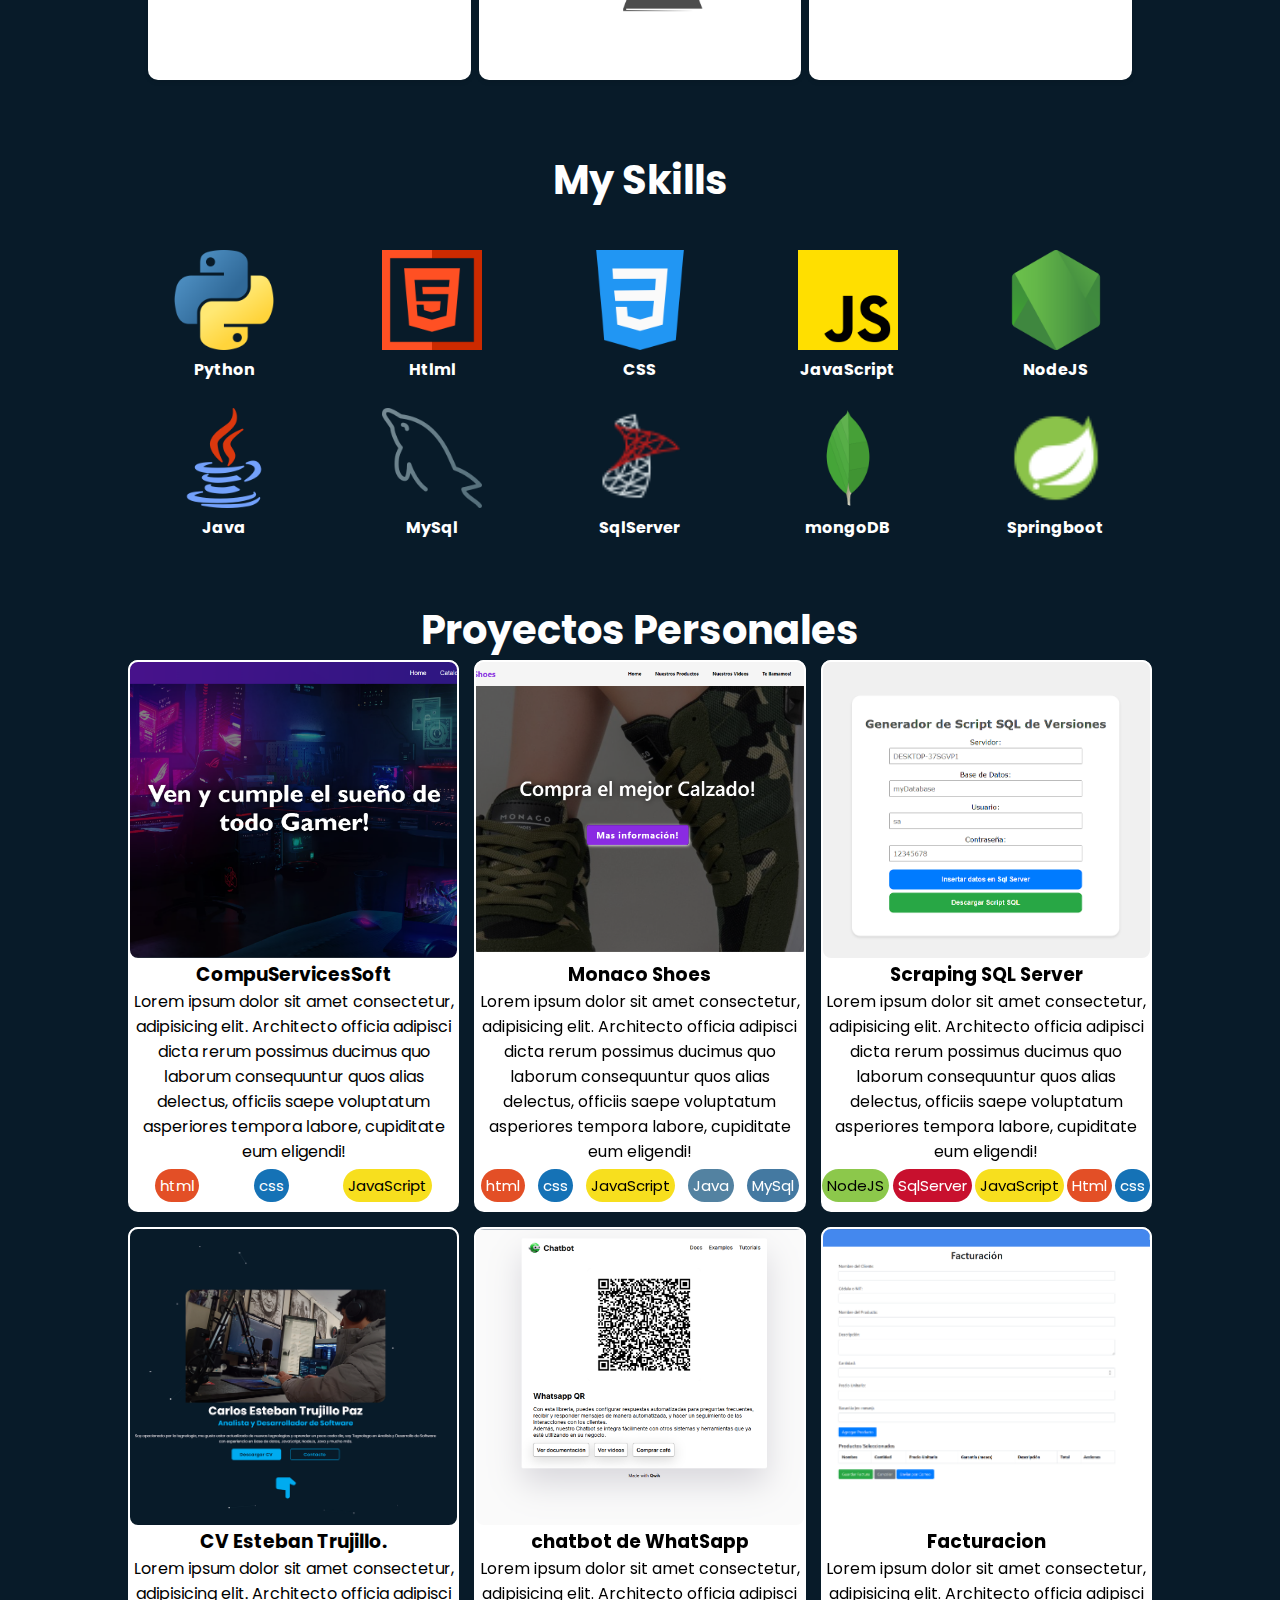
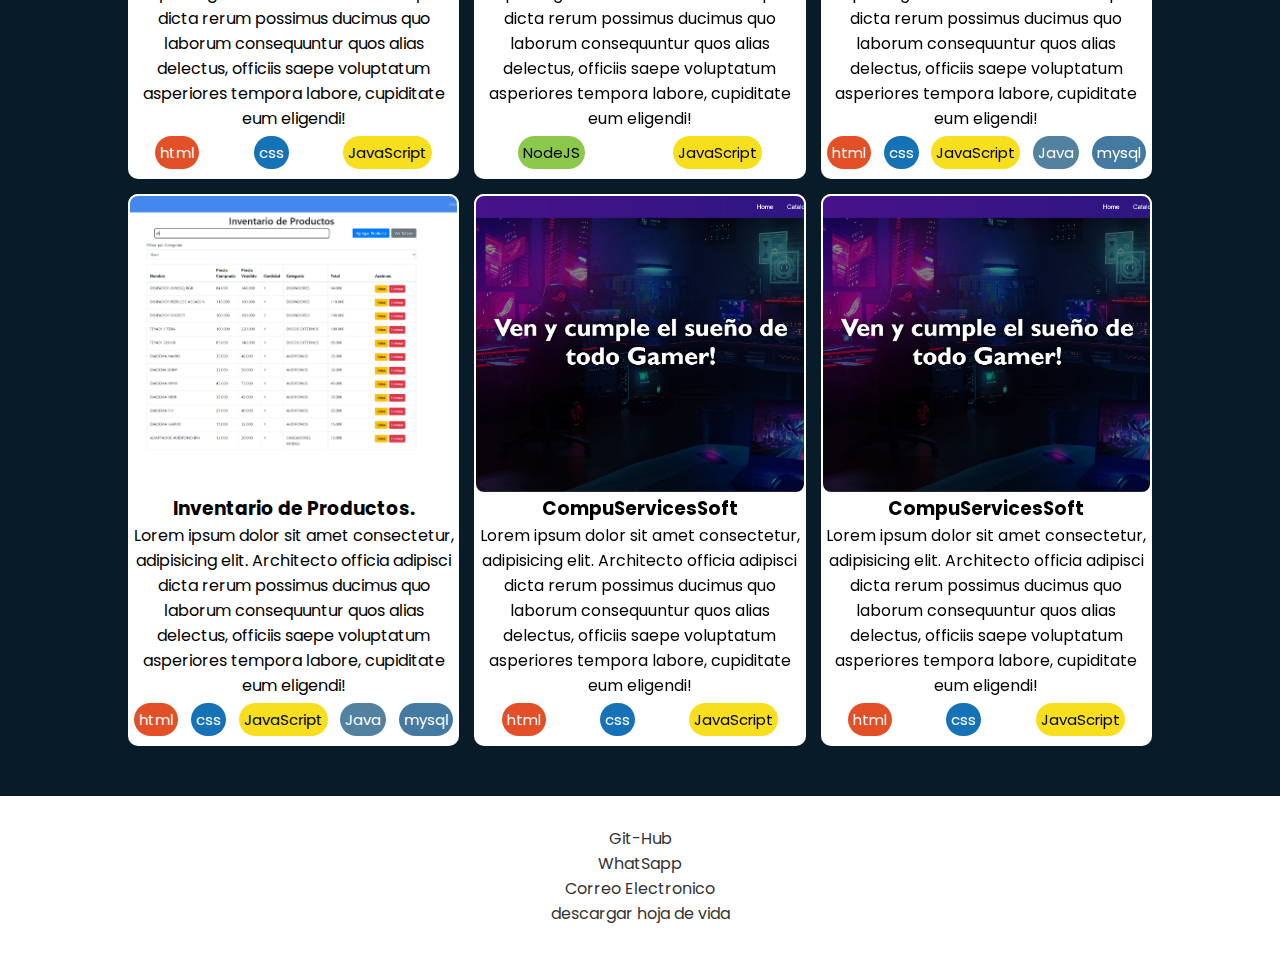
==== commit 7c5f70a9: "Agregando experiencia Personal y About ME" ====
--- a/FRONTED/index.html
+++ b/FRONTED/index.html
@@ -12,17 +12,43 @@
 </head>
 
 <body>
+    <div class="modal-overlay" id="modalOverlay"></div>
+    <div class="dialog">
+        <div class="dialog-content">
+            <div class="dialog-redes">
+                <a href="#"><i class='bx bxl-linkedin'></i></a>
+                <a href="#"><i class='bx bxl-whatsapp'></i></a>
+                <a href="#"><i class='bx bxl-gmail'><h6>esteban10262728@gmail.com</h6></i></a>
+                <a href="#"><i class='bx bxs-phone-call'><h6>3187967822</h6></i></a>
+            </div>
+        </div>
+        <hr>
+
+        <h3>Puedes Mandarme un mensaje por Aqui!.</h3>
+        <form action="">
+            <label for="nombre">Nombre</label>
+            <input type="text" placeholder="Jhon Doe" id="nombre">
+            <label for="correo">Correo Electronico</label>
+            <input type="text" name="correo" id="correo" placeholder="JhonDoe@correo.com">
+            <label for="asunto">Asunto</label>
+            <textarea name="asunto" id="asunto" placeholder="Erase una vez un joven programador que buscaba un empleo..."></textarea>
+            <button id="enviar">Enviar</button>
+            <button id="cerrar">X</button>
+        </form>
+    </div>
     <div id="particles-js"></div>
     <!--Vista numero 1-->
     <header class="header">
         <a href="#" class="logo">Esteban.</a>
-
         <nav class="navbar">
             <a href="#" class="active">Inicio</a>
             <a href="#">Descargar CV</a>
             <a href="#">Contacto</a>
         </nav>
     </header>
+
+ 
+    
 
     <div class="home">
         <div class="home-content">
@@ -37,8 +63,8 @@
                 Java y mucho más.
             </p>
             <div class="btn-box">
-                <a href="#">Hire Me</a>
-                <a href="#">Let's Talk</a>
+                <a href="#">Descargar CV</a>
+                <a href="#" id="abrirContacto">Contacto</a>
             </div>
 
             <div class="next-page">
@@ -53,28 +79,63 @@
         </div>
     </div>
 
-    
-
-
-    <!--Vista Numero 2-->
+
     <div class="experiencia" id="experiencia">
-        <h2>Experiencia Profesional.</h2>
-        <div class="experiencia_content">
-            <div class="experiencias">
-                <h3>Practica Empresarial Sena</h3>
-                <ul>
-                    <li>Tiempo en la empresa : (6 meses) 2024-05-15 to 2024-15-12</li>
-                    <li>Cargo en la empresa: aprendiz DBA</li>
-                    <li>habilidades adquiridas: Manejo de base de datos Sql y NoSql como de igual manera, despliegue y
-                        optimizacion de datos.</li>
-                    <li>Detalle del trabajo : Lorem ipsum dolor, sit amet consectetur adipisicing elit. Vero error
-                        pariatur corrupti mollitia dolor. Reprehenderit voluptatum modi odio, optio aperiam in repellat
-                        nulla quia, tempora animi deleniti omnis, officiis aspernatur!</li>
-                </ul>
-            </div>
-            <div class="logo_experiencia"></div>
-        </div>
-    </div>
+        <h2>Experiencia Profesional</h2>
+        <div class="experiencia-content">
+            <div class="div1">
+                <h2>Práctica Sena DBA</h2>
+                <ul>
+                    <li><strong>Empresa:</strong> GSE</li>
+                    <li><strong>Puesto:</strong> Aprendiz DBA</li>
+                    <li><strong>Ubicación de la empresa:</strong> Bogotá</li>
+                    <li><strong>Fecha de Inicio y Fin:</strong> enero 2012 - marzo 2014</li>
+                    <li><strong>Descripción de tareas:</strong> Lorem ipsum dolor sit amet consectetur adipisicing elit. Mollitia reprehenderit fugit libero vero omnis optio tenetur corrupti.</li>
+                    <li><strong>Habilidades adquiridas:</strong> Manejo de bases de datos.</li>
+                </ul>
+                <img src="img/gse.png" alt="Logo de GSE">
+            </div>
+            
+            <div class="div2">
+                <h2>Tecnico de Computadoras</h2>
+                <ul>
+                    <li><strong>Empresa:</strong> CompuServicesSoft</li>
+                    <li><strong>Puesto:</strong> Servicio tecnico de celulares y Computadoras</li>
+                    <li><strong>Ubicación de la empresa:</strong> Pasto.</li>
+                    <li><strong>Fecha de Inicio y Fin:</strong> enero 2012 - marzo 2014</li>
+                    <li><strong>Descripción de tareas:</strong> Lorem ipsum dolor sit amet consectetur adipisicing elit. Mollitia reprehenderit fugit libero vero omnis optio tenetur corrupti.</li>
+                    <li><strong>Habilidades adquiridas:</strong> Instalacion de Sistemas, mantenimiento de equipos y servicio al cliente.</li>
+                </ul>
+                <img src="img/proyectos/pc.jpg" alt="Logo de GSE">
+            </div>
+            <div class="div3">
+                <h2>About Me</h2>
+                <pre>
+{
+    "nombre" : "Carlos Esteban Trujillo Paz",
+    "puestos" :"Analista y Desarrollador de software",
+    "Ubicacion":{
+        "ciudad": "Pasto",
+        "departamento" :" Nariño"
+    },
+    "Certificaciones" :[
+        "Tegnologo en Analisis y desarrollo de software (SENA)",
+        "Máster Completo en Java 2024 127 horas(Udemy)","Máster en SQL Server 
+        2024 16 horas (UDEMY)",
+        "Ingles Conversacinal (Lecci)"],
+    "Edad" : 22,
+    "Lenguajes" : ["Español", "Ingles Conversacional"],
+    "Tegnologias": ["Java","JavaScript","Html","Css"
+    ,"github","MySQL","SQLServer","MongoDB","NodeJs","SpringBoot","Python"],
+    "Valores":["Respeto","Puntual","Creatividad","Amable"
+    ,"Solidario","Autonomo","Eficiente","Adaptabilidad"]
+}
+                </pre>
+            </div>            
+        </div>
+    </div>
+
+
 
     <div class="skills">
         <h2>My Skills</h2>
@@ -132,75 +193,82 @@
                 <h3>CompuServicesSoft</h3>
                 <p>Lorem ipsum dolor sit amet consectetur, adipisicing elit. Architecto officia adipisci dicta rerum possimus ducimus quo laborum consequuntur quos alias delectus, officiis saepe voluptatum asperiores tempora labore, cupiditate eum eligendi!</p>
                 <ul>
-                    <li>html</li>
-                    <li>css</li>
-                    <li>JavaScript</li>
+                    <li class="html">html</li>
+                    <li class="css">css</li>
+                    <li class="js">JavaScript</li>
                 </ul>
             </div>
             <div class="div2">
                 <div class="proyectos_img" style="background-image: url(img/proyectos/monachoshoes.png);">
                 </div>
-                <h3>CompuServicesSoft</h3>
-                <p>Lorem ipsum dolor sit amet consectetur, adipisicing elit. Architecto officia adipisci dicta rerum possimus ducimus quo laborum consequuntur quos alias delectus, officiis saepe voluptatum asperiores tempora labore, cupiditate eum eligendi!</p>
-                <ul>
-                    <li>html</li>
-                    <li>css</li>
-                    <li>JavaScript</li>
+                <h3>Monaco Shoes</h3>
+                <p>Lorem ipsum dolor sit amet consectetur, adipisicing elit. Architecto officia adipisci dicta rerum possimus ducimus quo laborum consequuntur quos alias delectus, officiis saepe voluptatum asperiores tempora labore, cupiditate eum eligendi!</p>
+                <ul>
+                    <li class="html">html</li>
+                    <li class="css">css</li>
+                    <li class="js">JavaScript</li>
+                    <li class="java">Java</li>
+                    <li class="ms">MySql</li>
                 </ul>
             </div>
             <div class="div3">
                 <div class="proyectos_img" style="background-image: url(img/proyectos/sqlserver.png);">
                 </div>
-                <h3>CompuServicesSoft</h3>
-                <p>Lorem ipsum dolor sit amet consectetur, adipisicing elit. Architecto officia adipisci dicta rerum possimus ducimus quo laborum consequuntur quos alias delectus, officiis saepe voluptatum asperiores tempora labore, cupiditate eum eligendi!</p>
-                <ul>
-                    <li>html</li>
-                    <li>css</li>
-                    <li>JavaScript</li>
+                <h3>Scraping SQL Server</h3>
+                <p>Lorem ipsum dolor sit amet consectetur, adipisicing elit. Architecto officia adipisci dicta rerum possimus ducimus quo laborum consequuntur quos alias delectus, officiis saepe voluptatum asperiores tempora labore, cupiditate eum eligendi!</p>
+                <ul>
+                    <li class="nj">NodeJS</li>
+                    <li class="ss">SqlServer</li>
+                    <li class="js">JavaScript</li>
+                    <li class="html">Html</li>
+                    <li class="css">css</li>
                 </ul>
             </div>
             <div class="div4">
-                <div class="proyectos_img" style="background-image: url(img/proyectos/compuservices.png);">
-                </div>
-                <h3>CompuServicesSoft</h3>
-                <p>Lorem ipsum dolor sit amet consectetur, adipisicing elit. Architecto officia adipisci dicta rerum possimus ducimus quo laborum consequuntur quos alias delectus, officiis saepe voluptatum asperiores tempora labore, cupiditate eum eligendi!</p>
-                <ul>
-                    <li>html</li>
-                    <li>css</li>
-                    <li>JavaScript</li>
+                <div class="proyectos_img" style="background-image: url(img/proyectos/cv.png);">
+                </div>
+                <h3>CV Esteban Trujillo.</h3>
+                <p>Lorem ipsum dolor sit amet consectetur, adipisicing elit. Architecto officia adipisci dicta rerum possimus ducimus quo laborum consequuntur quos alias delectus, officiis saepe voluptatum asperiores tempora labore, cupiditate eum eligendi!</p>
+                <ul>
+                    <li class="html">html</li>
+                    <li class="css">css</li>
+                    <li class="js">JavaScript</li>
                 </ul>
             </div>
             <div class="div5">
-                <div class="proyectos_img" style="background-image: url(img/proyectos/compuservices.png);">
-                </div>
-                <h3>CompuServicesSoft</h3>
-                <p>Lorem ipsum dolor sit amet consectetur, adipisicing elit. Architecto officia adipisci dicta rerum possimus ducimus quo laborum consequuntur quos alias delectus, officiis saepe voluptatum asperiores tempora labore, cupiditate eum eligendi!</p>
-                <ul>
-                    <li>html</li>
-                    <li>css</li>
-                    <li>JavaScript</li>
+                <div class="proyectos_img" style="background-image: url(img/proyectos/chatbot.png);">
+                </div>
+                <h3>chatbot de WhatSapp</h3>
+                <p>Lorem ipsum dolor sit amet consectetur, adipisicing elit. Architecto officia adipisci dicta rerum possimus ducimus quo laborum consequuntur quos alias delectus, officiis saepe voluptatum asperiores tempora labore, cupiditate eum eligendi!</p>
+                <ul>
+                    <li class="nj">NodeJS</li>
+                    <li class="js">JavaScript</li>
                 </ul>
             </div>
             <div class="div6">
-                <div class="proyectos_img" style="background-image: url(img/proyectos/compuservices.png);">
-                </div>
-                <h3>CompuServicesSoft</h3>
-                <p>Lorem ipsum dolor sit amet consectetur, adipisicing elit. Architecto officia adipisci dicta rerum possimus ducimus quo laborum consequuntur quos alias delectus, officiis saepe voluptatum asperiores tempora labore, cupiditate eum eligendi!</p>
-                <ul>
-                    <li>html</li>
-                    <li>css</li>
-                    <li>JavaScript</li>
+                <div class="proyectos_img" style="background-image: url(img/proyectos/facturacion.png);">
+                </div>
+                <h3>Facturacion</h3>
+                <p>Lorem ipsum dolor sit amet consectetur, adipisicing elit. Architecto officia adipisci dicta rerum possimus ducimus quo laborum consequuntur quos alias delectus, officiis saepe voluptatum asperiores tempora labore, cupiditate eum eligendi!</p>
+                <ul>
+                    <li class="html">html</li>
+                    <li class="css">css</li>
+                    <li class="js">JavaScript</li>
+                    <li class="java">Java</li>
+                    <li class="ms">mysql</li>
                 </ul>
             </div>
             <div class="div7">
-                <div class="proyectos_img" style="background-image: url(img/proyectos/compuservices.png);">
-                </div>
-                <h3>CompuServicesSoft</h3>
-                <p>Lorem ipsum dolor sit amet consectetur, adipisicing elit. Architecto officia adipisci dicta rerum possimus ducimus quo laborum consequuntur quos alias delectus, officiis saepe voluptatum asperiores tempora labore, cupiditate eum eligendi!</p>
-                <ul>
-                    <li>html</li>
-                    <li>css</li>
-                    <li>JavaScript</li>
+                <div class="proyectos_img" style="background-image: url(img/proyectos/inventario.png);">
+                </div>
+                <h3>Inventario de Productos.</h3>
+                <p>Lorem ipsum dolor sit amet consectetur, adipisicing elit. Architecto officia adipisci dicta rerum possimus ducimus quo laborum consequuntur quos alias delectus, officiis saepe voluptatum asperiores tempora labore, cupiditate eum eligendi!</p>
+                <ul>
+                    <li class="html">html</li>
+                    <li class="css">css</li>
+                    <li class="js">JavaScript</li>
+                    <li class="java">Java</li>
+                    <li class="ms">mysql</li>
                 </ul>
             </div>
             <div class="div8">
@@ -209,9 +277,9 @@
                 <h3>CompuServicesSoft</h3>
                 <p>Lorem ipsum dolor sit amet consectetur, adipisicing elit. Architecto officia adipisci dicta rerum possimus ducimus quo laborum consequuntur quos alias delectus, officiis saepe voluptatum asperiores tempora labore, cupiditate eum eligendi!</p>
                 <ul>
-                    <li>html</li>
-                    <li>css</li>
-                    <li>JavaScript</li>
+                    <li class="html">html</li>
+                    <li class="css">css</li>
+                    <li class="js">JavaScript</li>
                 </ul>
             </div>
             <div class="div9">
@@ -220,9 +288,9 @@
                 <h3>CompuServicesSoft</h3>
                 <p>Lorem ipsum dolor sit amet consectetur, adipisicing elit. Architecto officia adipisci dicta rerum possimus ducimus quo laborum consequuntur quos alias delectus, officiis saepe voluptatum asperiores tempora labore, cupiditate eum eligendi!</p>
                 <ul>
-                    <li>html</li>
-                    <li>css</li>
-                    <li>JavaScript</li>
+                    <li class="html">html</li>
+                    <li class="css">css</li>
+                    <li class="js">JavaScript</li>
                 </ul>
             </div>
         </div>    
--- a/FRONTED/css/style.css
+++ b/FRONTED/css/style.css
@@ -15,6 +15,140 @@
     user-select: none; /*No podran seleccionar el texto.*/
     z-index: -10;
 }
+
+.modal-overlay {
+    display: none;
+    position: fixed;
+    top: 0;
+    left: 0;
+    width: 100%;
+    height: 100%;
+    background-color: rgba(0, 0, 0, 0.5);
+    z-index: 900;
+}
+
+.dialog{
+    width: 50%;
+    max-width: 1200px;
+    height: 60dvh;
+    background-color: white;
+    position: fixed;
+    z-index: 20;
+    top: 0;
+    bottom: 0;
+    left: 0;
+    right: 0;
+    margin: auto;
+    border-radius: 30px;
+    display:none;
+    z-index: 1000;
+}
+.dialog-content{
+    width: 100%;
+    background-color: #00abf0;
+    padding-top: 1px;
+    border-top-right-radius: 30px;
+    border-top-left-radius: 30px;
+}
+.dialog-content a{
+    color: white;
+    user-select: all;
+}
+.dialog-redes{
+    display: flex;
+    font-size: 2em;
+    justify-content: space-around;
+    width: 100%;
+    text-align: center;
+    align-items: center;
+    margin: auto;
+    margin-top: 30px; 
+
+}
+.dialog h3{
+    color: #00abf0;
+    font-size: 2em;
+    text-align: center;
+    margin-top: 50px;
+    margin-bottom: 20px;
+}
+
+.dialog-redes h6{
+    display: inline;
+    margin-bottom: 50px;
+}
+
+.dialog form{
+    width: 100%;
+    height: auto;
+    margin: auto;
+}
+
+.dialog form label{
+    display: flex;
+    color: black;
+    justify-content: center;
+    font-size: 1.3em;
+}
+
+.dialog form input, .dialog form textarea{
+    display: flex;
+    margin: auto;
+    width: 80%;
+    max-width: 900px;
+    height: 40px;
+    font-size: 1.3em;
+}
+
+.dialog form textarea{
+    max-height: 250px;
+    min-height: 240px;
+    width: 80%;
+    max-width: 900px;
+    
+}
+
+.dialog #enviar{
+    display: flex;
+    margin: auto;
+    margin-top: 50px;
+    font-size: 1.3em;
+    padding: 20px 35px;
+    border-radius: 20px;
+    letter-spacing: 2px;
+    background-color: #00abf0;
+    color: white;
+    font-weight: bold;
+    cursor: pointer;
+}
+.dialog #enviar:hover{
+    background-color: #c0e8f5;
+    color: black;
+ }
+ 
+
+.dialog #cerrar{
+    font-size: 1.3em;
+    padding: 3px 15px;
+    letter-spacing: 1px;
+    background-color: transparent;
+    color: rgb(0, 0, 0);
+    font-weight: bold;
+    position: absolute;
+    top: 0;
+    right: 0;
+    border-top-right-radius: 30px;
+    border-color: black;
+    border-top-color: transparent;
+    border-right-color: transparent;
+}
+.dialog #cerrar:hover{
+   background-color: red;
+   color: white;
+   cursor: pointer;
+}
+
+
 
 
 .header{
@@ -102,6 +236,7 @@
     margin: auto;
     margin-top: 20px;
     margin-bottom: 20px;
+    max-width: 1200px;
 }
 
 
@@ -121,6 +256,7 @@
     top: 0;
     left: 0;
     pointer-events: auto;
+    z-index: 0;
   }
   
   .home {
@@ -174,7 +310,7 @@
     display: inline-flex;
     justify-content: center;
     align-items: center;
-    width: 150px;
+    width: 220px;
     height: 100%;
     background: #00abf0;
     border: 2px solid #00abf0;
@@ -267,68 +403,82 @@
 .home-sci a:hover::before{
     width: 100%;
 }
-
-/*Experiencia*/
-.experiencia{
-    text-align: center;
-    align-items: center; 
-    z-index: 30;
-}
-
 h2{
-    font-size: 3em;
-}
-
-.experiencia_content{
-    background-color: #ddd9d9;
-    height: 30dvh;
-    width: 70%;
-    margin: auto; 
+    font-size: 2.5em;
+    text-align: center;
+}
+
+/*EXPERIENCIA*/
+
+.experiencia {
+    width: 80%;
+    padding: 20px;
+    margin: auto;
+    max-width: 2400px;
+}
+
+.experiencia-content {
+    display: flex;
+    gap: 8px;
+    
+}
+
+.experiencia-content h2 {
+    color: black;
+    margin-bottom: 10px;
+    font-size: 1.8em;
+}
+
+.experiencia-content > div {
+    background-color: white;
+    padding: 20px;
+    box-shadow: 0 2px 5px rgba(0, 0, 0, 0.1);
+    text-align: center;
+    height: 700px;
+    color: black;
+    overflow: hidden;
     border-radius: 10px;
-    z-index: 30;
-}
-
-.experiencias{
-    width: 70%;
-    height: 100%;
-    float: left;
-    color: #444;
-    z-index: 100;
-   
-}
-.experiencias h3{
-    font-size: 2em;
-    align-items: center;
-    text-align: left;
-    margin-left: 20px;
-    margin-top: 40px;
     
 }
 
-.experiencia ul{
-    margin: auto;
-    align-items: center;
+.experiencia-content .div1,
+.experiencia-content .div2,
+.experiencia-content .div3 {
+    flex: 1;
+    min-width: 200px; /* Ajusta el tamaño mínimo según tu diseño */
+}
+
+.experiencia-content .div3 h2{
+    color: #00abf0;
+}
+
+.experiencia-content ul li{
     list-style: none;
     text-align: left;
-    margin-left: 30px;
-    font-size: 18px;
-    text-wrap: pretty;
-    padding: 30px;
-}
-
-.logo_experiencia{
-    width: 30%;
-    height: 100%;
-    background-image: url(../img/Logo_GSE.png);
-    float: right;
-    background-repeat: no-repeat;
-    background-size: contain;
-    margin: auto;
-    padding: 20px;
-    
-    background-position: center;
-    
-}
+}
+
+.experiencia-content img{
+    width: 60%;
+    max-width: 380px;
+}
+
+
+.experiencia-content pre{
+    text-align: left;
+}
+@media (max-width: 768px) {
+    .experiencia-content {
+        flex-direction: column;
+        align-items: center;
+    }
+    .experiencia-content > div {
+        width: 100%;
+    }
+}
+
+
+
+        
 
 /*SKILLS*/
 
@@ -338,6 +488,7 @@
     text-align: center;
     align-items: center;
     margin-top: 50px;
+    z-index: 30;
 }
 
 .parent {
@@ -347,11 +498,13 @@
     gap: 15px;
     height: 300px;
     margin-top: 40px;
+    z-index: 40;
 }
     
 
 .parent div img{
-    width: 100px; 
+    width: 100px;
+    z-index: 30; 
 }
 
 /*Proyectos Personales*/
@@ -361,6 +514,7 @@
     text-align: center;
     align-items: center;
     margin-top: 50px;
+    max-width: 2400px;
     
 }
 
@@ -375,6 +529,7 @@
 .parent2 div{
     background-color: white;
     z-index: 10;
+    border-radius: 10px;
 }
 
 
@@ -383,23 +538,61 @@
     justify-content: space-around;
 }
 .parent2 div ul li{
-    margin-top: 10px;
+    margin-top: 5px;
     list-style: none;  
-}
-
+    border-radius: 40px;
+    padding: 5px;
+    font-size: 15px;
+    margin-bottom: 10px;
+}
+.parent2 .html{
+    background-color: #E34F26;
+    color: white;
+}
+
+.parent2 .css{
+    background-color: #1572B6;
+    color: white;
+}
+
+.parent2 .js{
+    background-color: #F7DF1E;
+}
+
+.parent2 .java{
+    background-color: #5382A1;
+    color: white;
+}
+
+.parent2 .ms{
+    background-color: #4479A1;
+    color: white;
+}
+
+.parent2 .nj{
+    background-color: #8CC84B;
+}
+
+.parent2 .ss{
+    background-color: #C8102E;
+    color: white;
+}
 .parent2 .proyectos_img{
    width: 100%;
    height: 300px;
    background-repeat: no-repeat;
    background-position: center;
    background-size: cover;
-}
+   border:2px solid white
+}
+
+
     
 footer{
     width: 100%;
     height: 160px;
     background-color: #ffffff ;
-    margin-top: 20px;
+    margin-top: 50px;
     display: flex;
     align-items: center;
     justify-content: center;
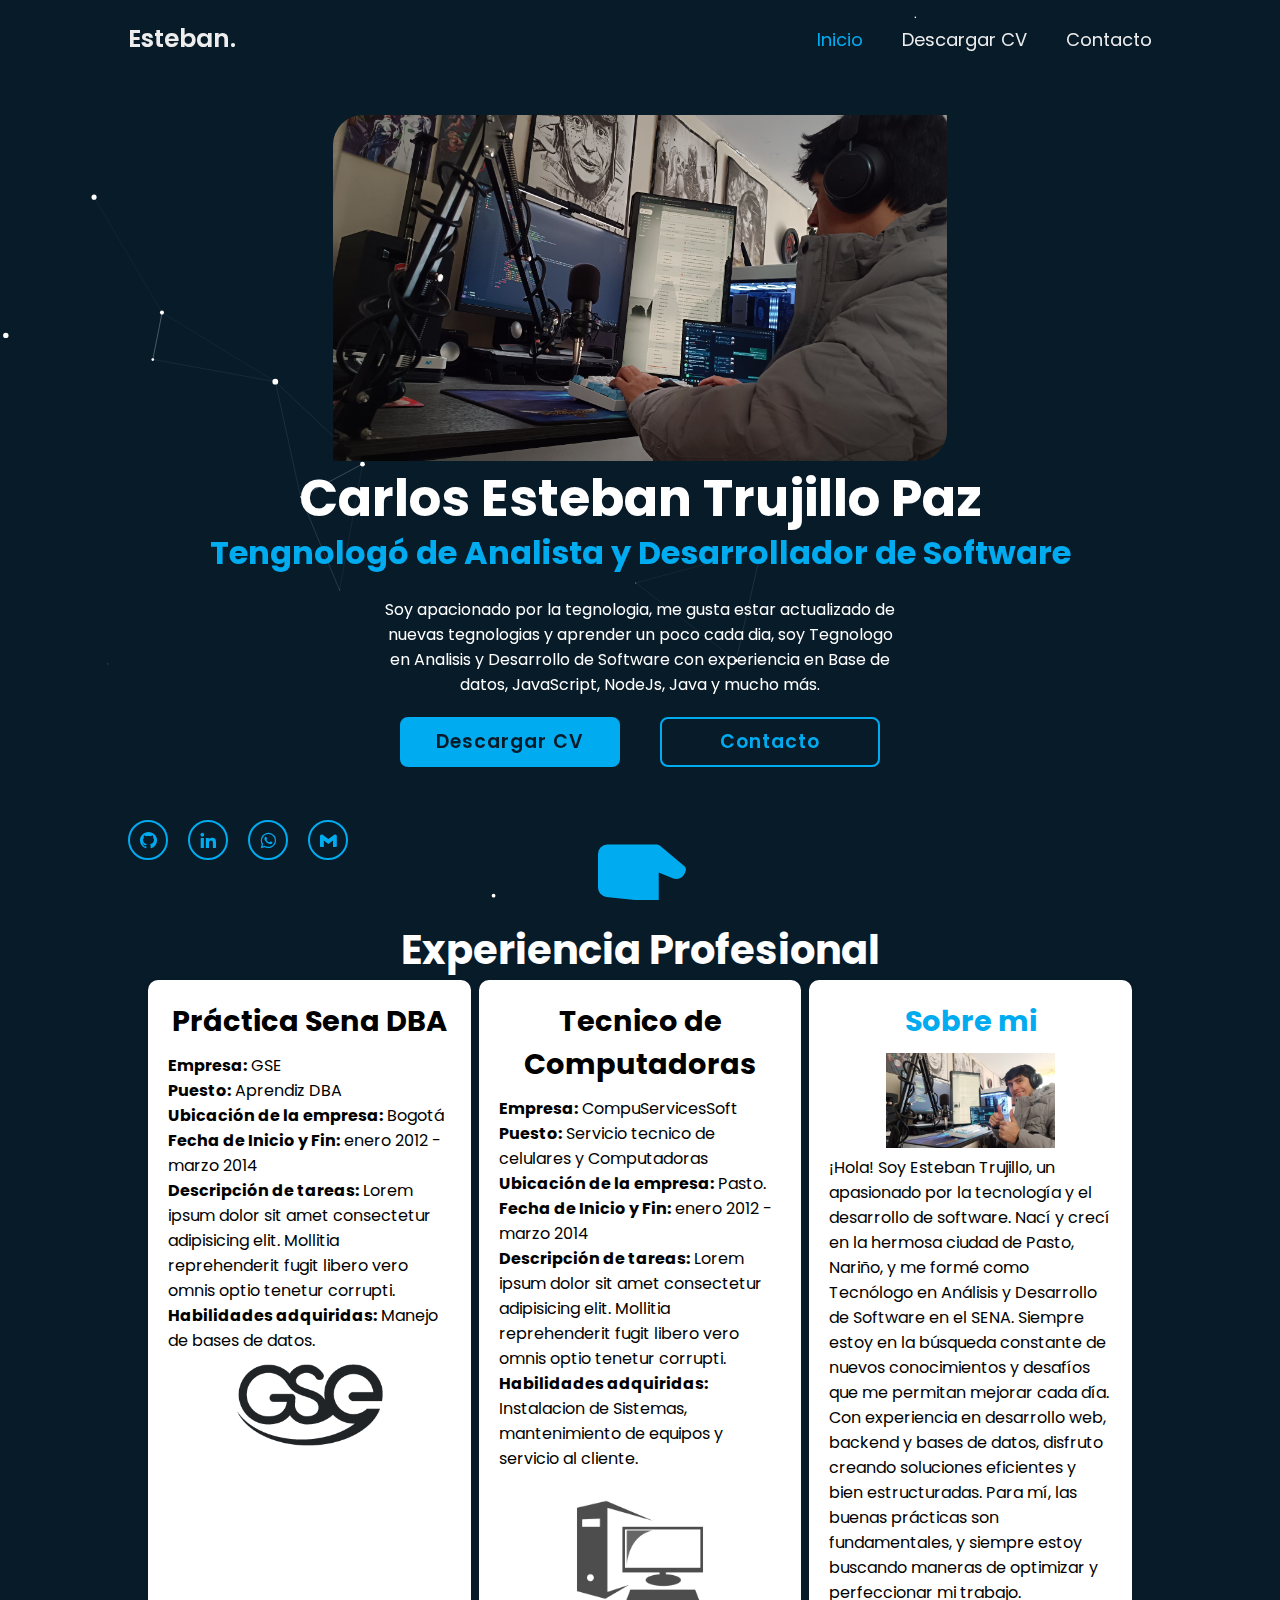
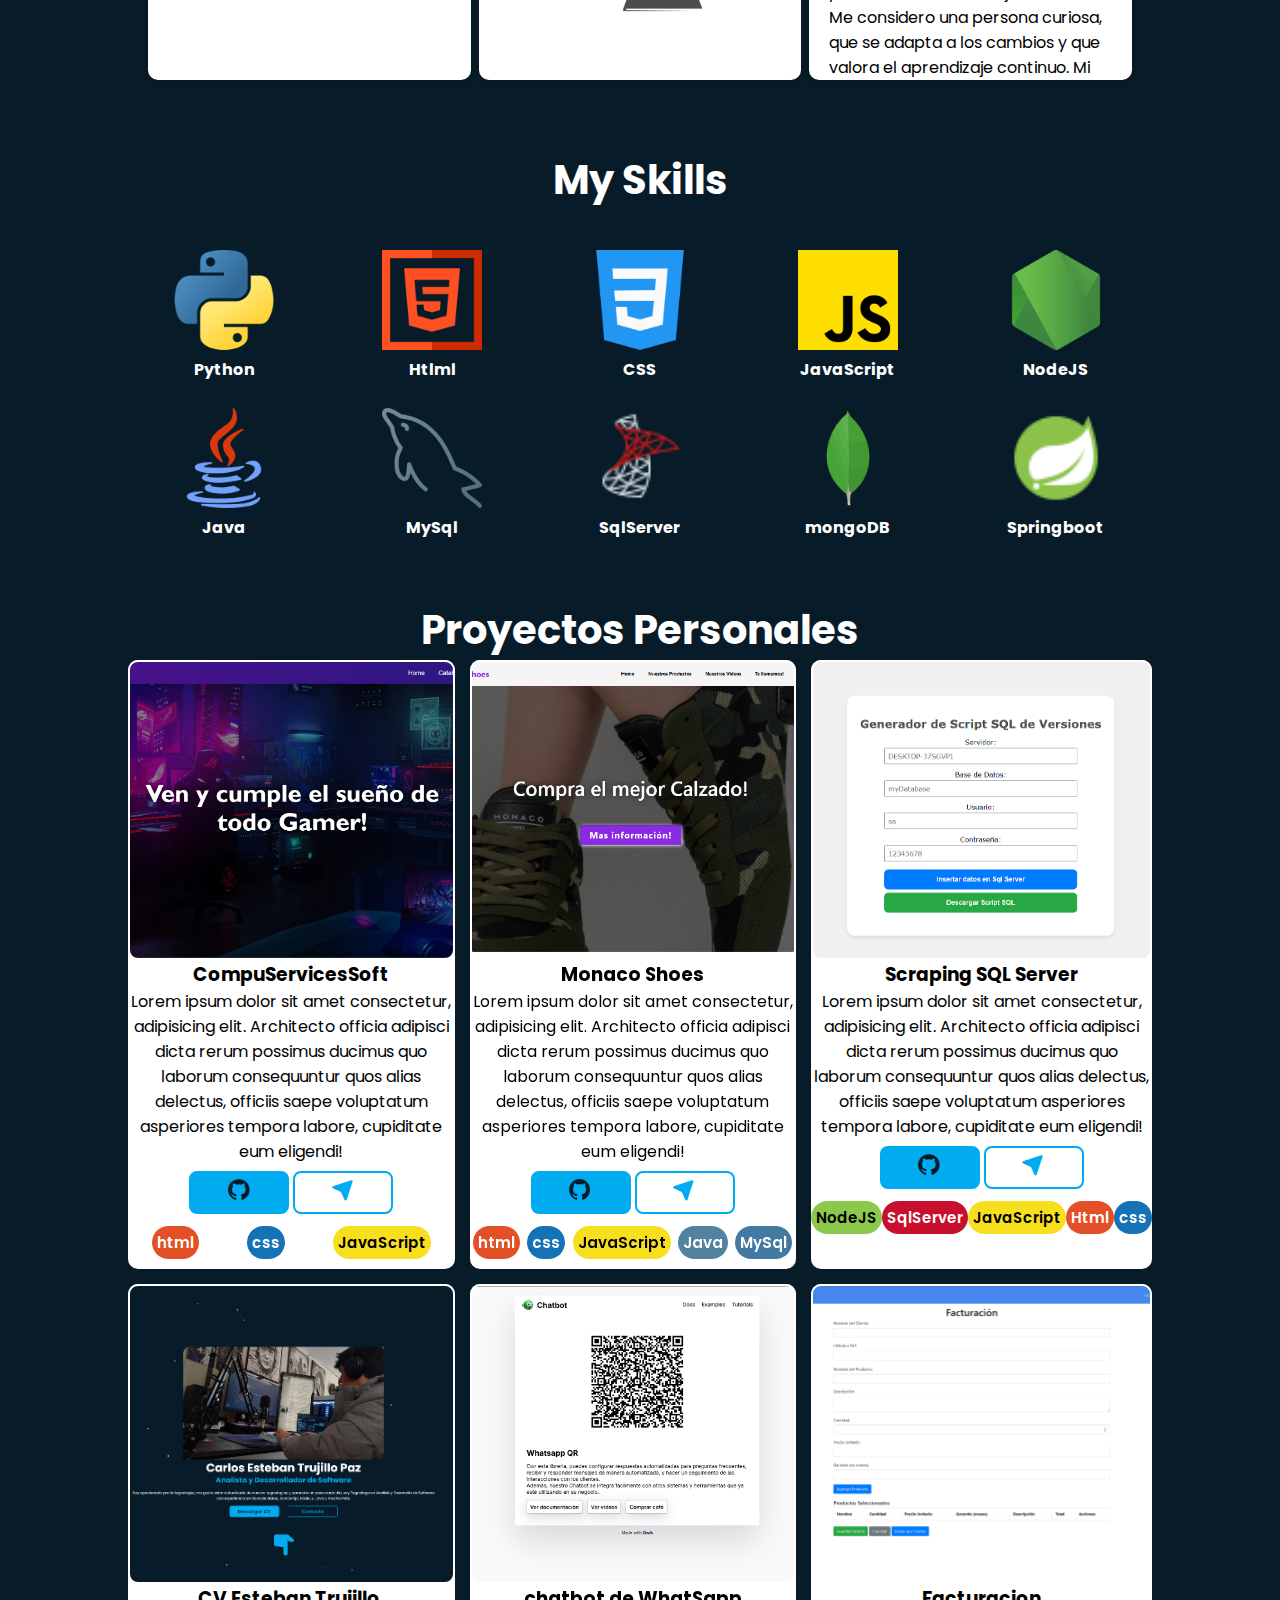
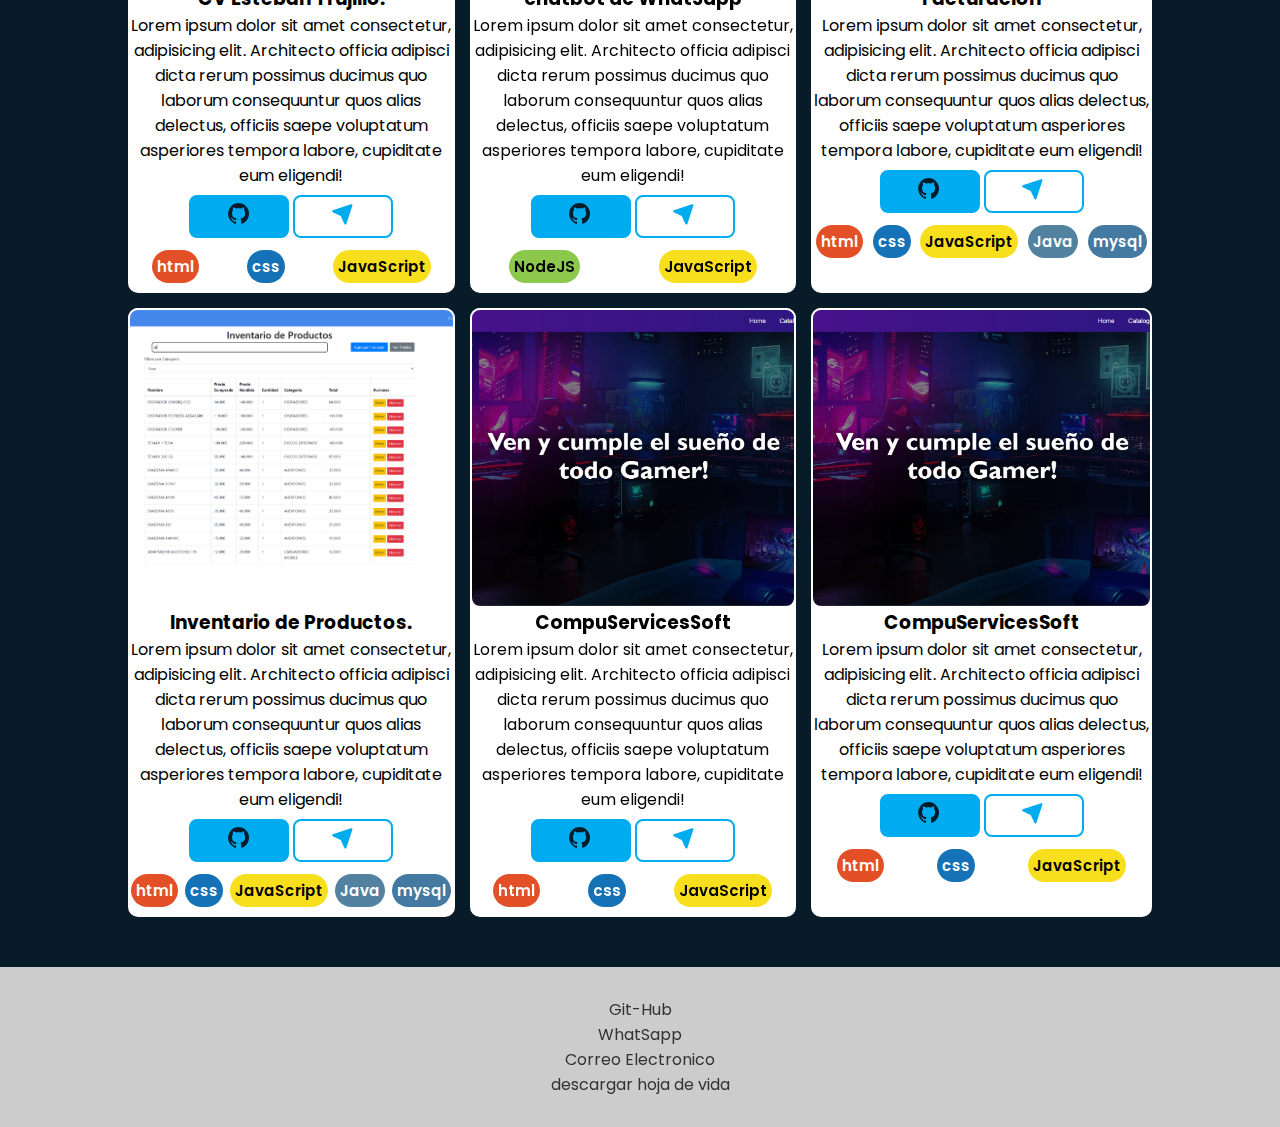
==== commit fa85d20a: "agregando sobre mi y botones a cards" ====
--- a/FRONTED/index.html
+++ b/FRONTED/index.html
@@ -12,6 +12,7 @@
 </head>
 
 <body>
+    <div id="particles-js"></div>
     <div class="modal-overlay" id="modalOverlay"></div>
     <div class="dialog">
         <div class="dialog-content">
@@ -36,7 +37,7 @@
             <button id="cerrar">X</button>
         </form>
     </div>
-    <div id="particles-js"></div>
+
     <!--Vista numero 1-->
     <header class="header">
         <a href="#" class="logo">Esteban.</a>
@@ -56,7 +57,7 @@
                 <img src="img/perfil4.jpeg" alt="Foto Personal">
             </div>
             <h1>Carlos Esteban Trujillo Paz</h1>
-            <h3>Analista y Desarrollador de Software</h3>
+            <h3>Tengnologó de Analista y Desarrollador de Software</h3>
             <p>Soy apacionado por la tegnologia, me gusta estar actualizado de nuevas tegnologias y aprender un poco
                 cada dia,
                 soy Tegnologo en Analisis y Desarrollo de Software con experiencia en Base de datos, JavaScript, NodeJs,
@@ -109,28 +110,15 @@
                 <img src="img/proyectos/pc.jpg" alt="Logo de GSE">
             </div>
             <div class="div3">
-                <h2>About Me</h2>
-                <pre>
-{
-    "nombre" : "Carlos Esteban Trujillo Paz",
-    "puestos" :"Analista y Desarrollador de software",
-    "Ubicacion":{
-        "ciudad": "Pasto",
-        "departamento" :" Nariño"
-    },
-    "Certificaciones" :[
-        "Tegnologo en Analisis y desarrollo de software (SENA)",
-        "Máster Completo en Java 2024 127 horas(Udemy)","Máster en SQL Server 
-        2024 16 horas (UDEMY)",
-        "Ingles Conversacinal (Lecci)"],
-    "Edad" : 22,
-    "Lenguajes" : ["Español", "Ingles Conversacional"],
-    "Tegnologias": ["Java","JavaScript","Html","Css"
-    ,"github","MySQL","SQLServer","MongoDB","NodeJs","SpringBoot","Python"],
-    "Valores":["Respeto","Puntual","Creatividad","Amable"
-    ,"Solidario","Autonomo","Eficiente","Adaptabilidad"]
-}
-                </pre>
+                <h2>Sobre mi</h2>
+                <img src="img/perfil1.jpeg" alt="">
+                <p>
+                    ¡Hola! Soy Esteban Trujillo, un apasionado por la tecnología y el desarrollo de software. Nací y crecí en la hermosa ciudad de Pasto, Nariño, y me formé como Tecnólogo en Análisis y Desarrollo de Software en el SENA. Siempre estoy en la búsqueda constante de nuevos conocimientos y desafíos que me permitan mejorar cada día.
+                    <br>
+                    Con experiencia en desarrollo web, backend y bases de datos, disfruto creando soluciones eficientes y bien estructuradas. Para mí, las buenas prácticas son fundamentales, y siempre estoy buscando maneras de optimizar y perfeccionar mi trabajo.
+                    <br>
+                    Me considero una persona curiosa, que se adapta a los cambios y que valora el aprendizaje continuo. Mi meta es seguir creciendo como profesional y contribuir de manera positiva en cada proyecto en el que participo.
+                </p>
             </div>            
         </div>
     </div>
@@ -192,6 +180,11 @@
                 </div>
                 <h3>CompuServicesSoft</h3>
                 <p>Lorem ipsum dolor sit amet consectetur, adipisicing elit. Architecto officia adipisci dicta rerum possimus ducimus quo laborum consequuntur quos alias delectus, officiis saepe voluptatum asperiores tempora labore, cupiditate eum eligendi!</p>
+             
+                <div class="btn-box-proyectos">
+                    <a href="#"><i class='bx bxl-github' ></i></a>
+                    <a href="#"><i class='bx bxs-navigation' ></i></a>
+                </div>
                 <ul>
                     <li class="html">html</li>
                     <li class="css">css</li>
@@ -203,6 +196,10 @@
                 </div>
                 <h3>Monaco Shoes</h3>
                 <p>Lorem ipsum dolor sit amet consectetur, adipisicing elit. Architecto officia adipisci dicta rerum possimus ducimus quo laborum consequuntur quos alias delectus, officiis saepe voluptatum asperiores tempora labore, cupiditate eum eligendi!</p>
+                <div class="btn-box-proyectos">
+                    <a href="#"><i class='bx bxl-github' ></i></a>
+                    <a href="#"><i class='bx bxs-navigation' ></i></a>
+                </div>
                 <ul>
                     <li class="html">html</li>
                     <li class="css">css</li>
@@ -216,6 +213,10 @@
                 </div>
                 <h3>Scraping SQL Server</h3>
                 <p>Lorem ipsum dolor sit amet consectetur, adipisicing elit. Architecto officia adipisci dicta rerum possimus ducimus quo laborum consequuntur quos alias delectus, officiis saepe voluptatum asperiores tempora labore, cupiditate eum eligendi!</p>
+                <div class="btn-box-proyectos">
+                    <a href="#"><i class='bx bxl-github' ></i></a>
+                    <a href="#"><i class='bx bxs-navigation' ></i></a>
+                </div>
                 <ul>
                     <li class="nj">NodeJS</li>
                     <li class="ss">SqlServer</li>
@@ -229,6 +230,10 @@
                 </div>
                 <h3>CV Esteban Trujillo.</h3>
                 <p>Lorem ipsum dolor sit amet consectetur, adipisicing elit. Architecto officia adipisci dicta rerum possimus ducimus quo laborum consequuntur quos alias delectus, officiis saepe voluptatum asperiores tempora labore, cupiditate eum eligendi!</p>
+                <div class="btn-box-proyectos">
+                    <a href="#"><i class='bx bxl-github' ></i></a>
+                    <a href="#"><i class='bx bxs-navigation' ></i></a>
+                </div>
                 <ul>
                     <li class="html">html</li>
                     <li class="css">css</li>
@@ -240,6 +245,10 @@
                 </div>
                 <h3>chatbot de WhatSapp</h3>
                 <p>Lorem ipsum dolor sit amet consectetur, adipisicing elit. Architecto officia adipisci dicta rerum possimus ducimus quo laborum consequuntur quos alias delectus, officiis saepe voluptatum asperiores tempora labore, cupiditate eum eligendi!</p>
+                <div class="btn-box-proyectos">
+                    <a href="#"><i class='bx bxl-github' ></i></a>
+                    <a href="#"><i class='bx bxs-navigation' ></i></a>
+                </div>
                 <ul>
                     <li class="nj">NodeJS</li>
                     <li class="js">JavaScript</li>
@@ -250,6 +259,10 @@
                 </div>
                 <h3>Facturacion</h3>
                 <p>Lorem ipsum dolor sit amet consectetur, adipisicing elit. Architecto officia adipisci dicta rerum possimus ducimus quo laborum consequuntur quos alias delectus, officiis saepe voluptatum asperiores tempora labore, cupiditate eum eligendi!</p>
+                <div class="btn-box-proyectos">
+                    <a href="#"><i class='bx bxl-github' ></i></a>
+                    <a href="#"><i class='bx bxs-navigation' ></i></a>
+                </div>
                 <ul>
                     <li class="html">html</li>
                     <li class="css">css</li>
@@ -263,6 +276,10 @@
                 </div>
                 <h3>Inventario de Productos.</h3>
                 <p>Lorem ipsum dolor sit amet consectetur, adipisicing elit. Architecto officia adipisci dicta rerum possimus ducimus quo laborum consequuntur quos alias delectus, officiis saepe voluptatum asperiores tempora labore, cupiditate eum eligendi!</p>
+                <div class="btn-box-proyectos">
+                    <a href="#"><i class='bx bxl-github' ></i></a>
+                    <a href="#"><i class='bx bxs-navigation' ></i></a>
+                </div>
                 <ul>
                     <li class="html">html</li>
                     <li class="css">css</li>
@@ -276,6 +293,10 @@
                 </div>
                 <h3>CompuServicesSoft</h3>
                 <p>Lorem ipsum dolor sit amet consectetur, adipisicing elit. Architecto officia adipisci dicta rerum possimus ducimus quo laborum consequuntur quos alias delectus, officiis saepe voluptatum asperiores tempora labore, cupiditate eum eligendi!</p>
+                <div class="btn-box-proyectos">
+                    <a href="#"><i class='bx bxl-github' ></i></a>
+                    <a href="#"><i class='bx bxs-navigation' ></i></a>
+                </div>
                 <ul>
                     <li class="html">html</li>
                     <li class="css">css</li>
@@ -287,6 +308,10 @@
                 </div>
                 <h3>CompuServicesSoft</h3>
                 <p>Lorem ipsum dolor sit amet consectetur, adipisicing elit. Architecto officia adipisci dicta rerum possimus ducimus quo laborum consequuntur quos alias delectus, officiis saepe voluptatum asperiores tempora labore, cupiditate eum eligendi!</p>
+                <div class="btn-box-proyectos">
+                    <a href="#"><i class='bx bxl-github' ></i></a>
+                    <a href="#"><i class='bx bxs-navigation' ></i></a>
+                </div>
                 <ul>
                     <li class="html">html</li>
                     <li class="css">css</li>
@@ -299,10 +324,10 @@
 
 
     <footer>
-        <a href="">Git-Hub</a>
-        <a href="">WhatSapp</a>
-        <a href="">Correo Electronico</a>
-        <a href="">descargar hoja de vida</a>
+        <a href="#">Git-Hub</a>
+        <a href="#">WhatSapp</a>
+        <a href="#">Correo Electronico</a>
+        <a href="#">descargar hoja de vida</a>
     </footer>
 
     
--- a/FRONTED/css/style.css
+++ b/FRONTED/css/style.css
@@ -157,7 +157,6 @@
     left: 0;
     width: 100%;
     padding: 20px 10%;
-    background: transparent;
     display: flex;
     justify-content: space-between;
     align-items: center;
@@ -451,6 +450,11 @@
 .experiencia-content .div3 h2{
     color: #00abf0;
 }
+.experiencia-content .div3 p{
+    text-wrap: balance;
+    text-align: left;
+}
+
 
 .experiencia-content ul li{
     list-style: none;
@@ -544,6 +548,7 @@
     padding: 5px;
     font-size: 15px;
     margin-bottom: 10px;
+    font-weight: 600;
 }
 .parent2 .html{
     background-color: #E34F26;
@@ -587,11 +592,69 @@
 }
 
 
+.btn-box-proyectos a{
+    position: relative;
+    display: inline-block;
+    justify-content: center;
+    align-items: center;
+    width: 100px;
+    height: 100%;
+    background: #00abf0;
+    border: 2px solid #00abf0;
+    border-radius: 8px;
+    font-size: 1.6em;
+    color: #081b29;
+    text-decoration: none;
+    font-weight: 600;
+    letter-spacing: 1px;
+    z-index: 1;
+    overflow: hidden;
+    transition: .5s;
+    margin-top: 7px;
+}
+
+.btn-box-proyectos a:hover{
+    color: #00abf0;
+}
+
+
+.btn-box-proyectos a:nth-child(2){
+    background: transparent;
+    color: #00abf0;
+}
+
+.btn-box-proyectos a:nth-child(2):hover{
+    color: #081b29;
+}
+
+.btn-box-proyectos a:nth-child(2)::before{
+    background: #00abf0;
+}
+.btn-box-proyectos a::before{
+    content: '';
+    position: absolute;
+    top: 0;
+    left: 0;
+    width: 0;
+    height: 100%;
+    background:#081b29;
+    z-index: -1;
+    transition: 0.5s;
+
+}
+
+.btn-box-proyectos a:hover::before{
+    width: 100%;
+}
+
+
+
     
 footer{
+    z-index: 2000;
     width: 100%;
     height: 160px;
-    background-color: #ffffff ;
+    background-color: #ccc;
     margin-top: 50px;
     display: flex;
     align-items: center;
@@ -603,11 +666,12 @@
 footer a{
     text-decoration: none;
     color: #333;
+    z-index: 2000;
    
 }
 
 footer a:hover{
-    color: rgb(55, 117, 117);
-}
-
-
+    color: #00abf0;
+    cursor: pointer;
+}
+
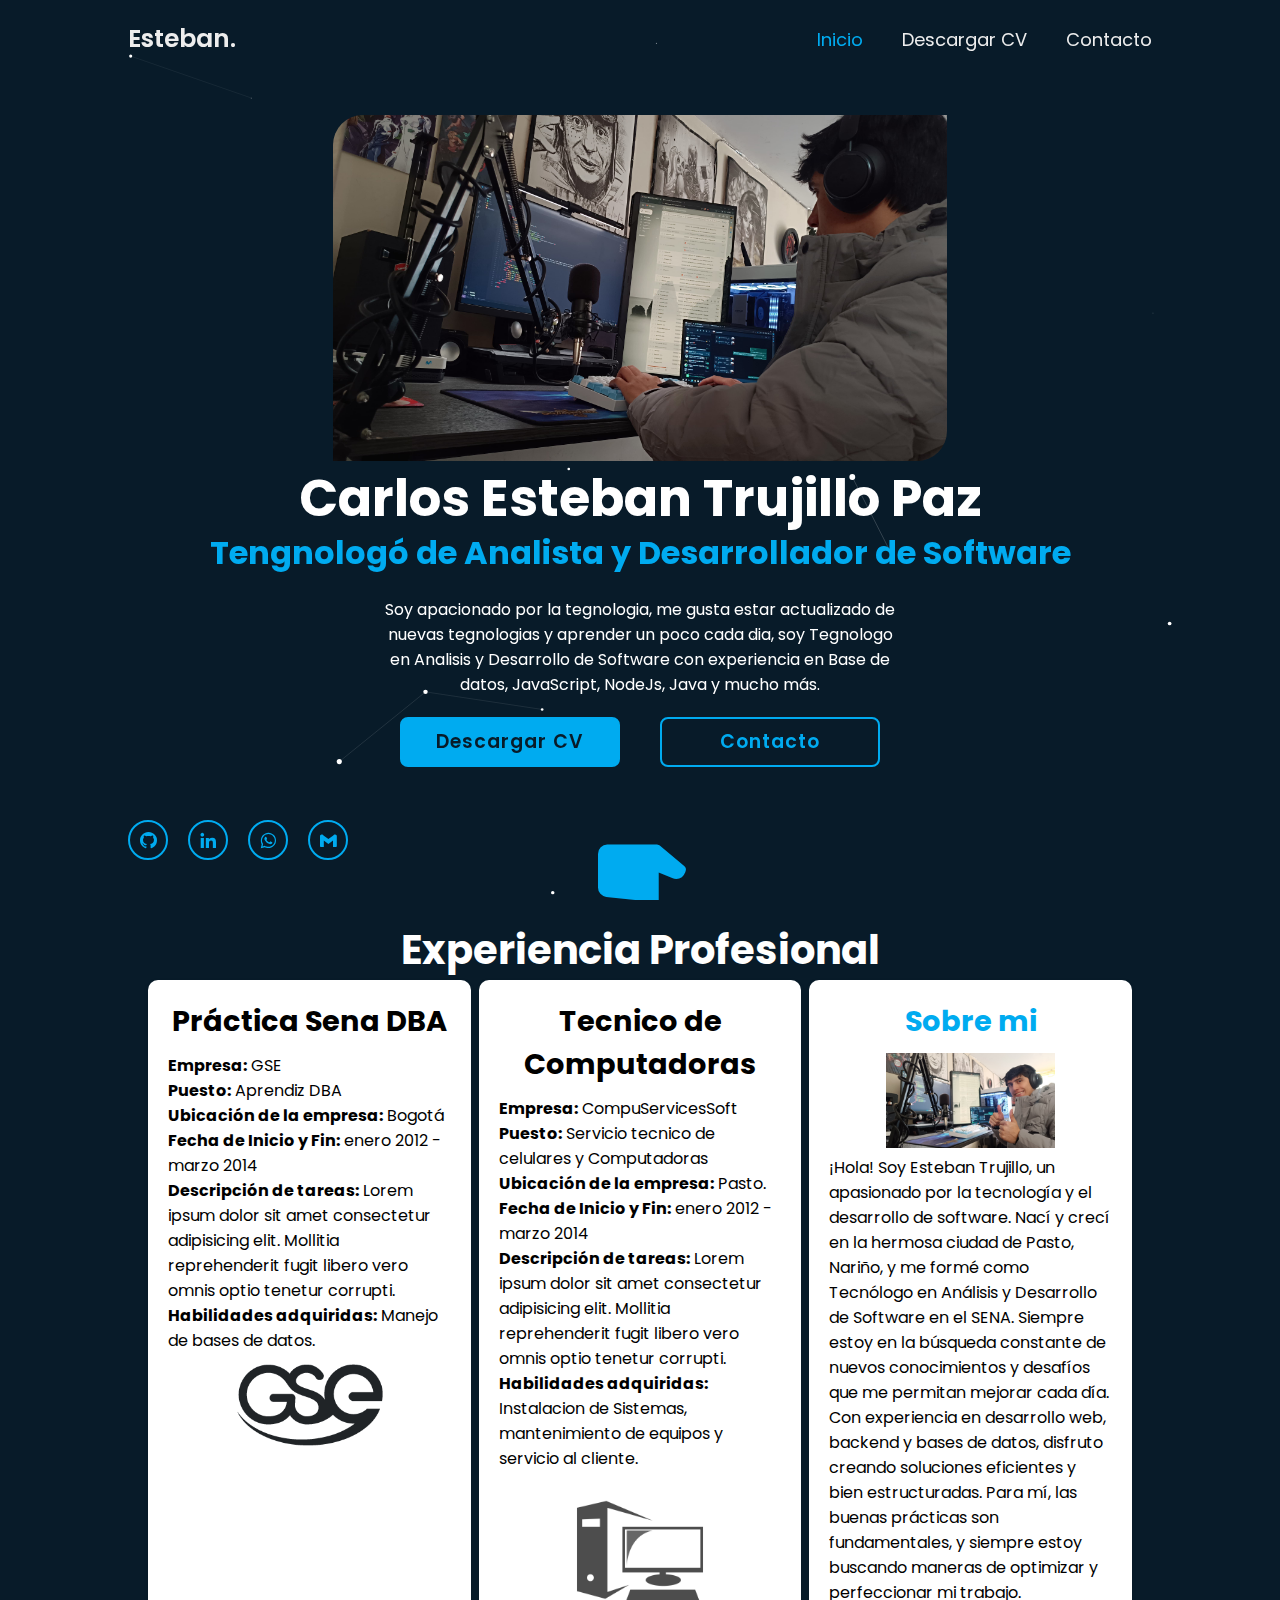
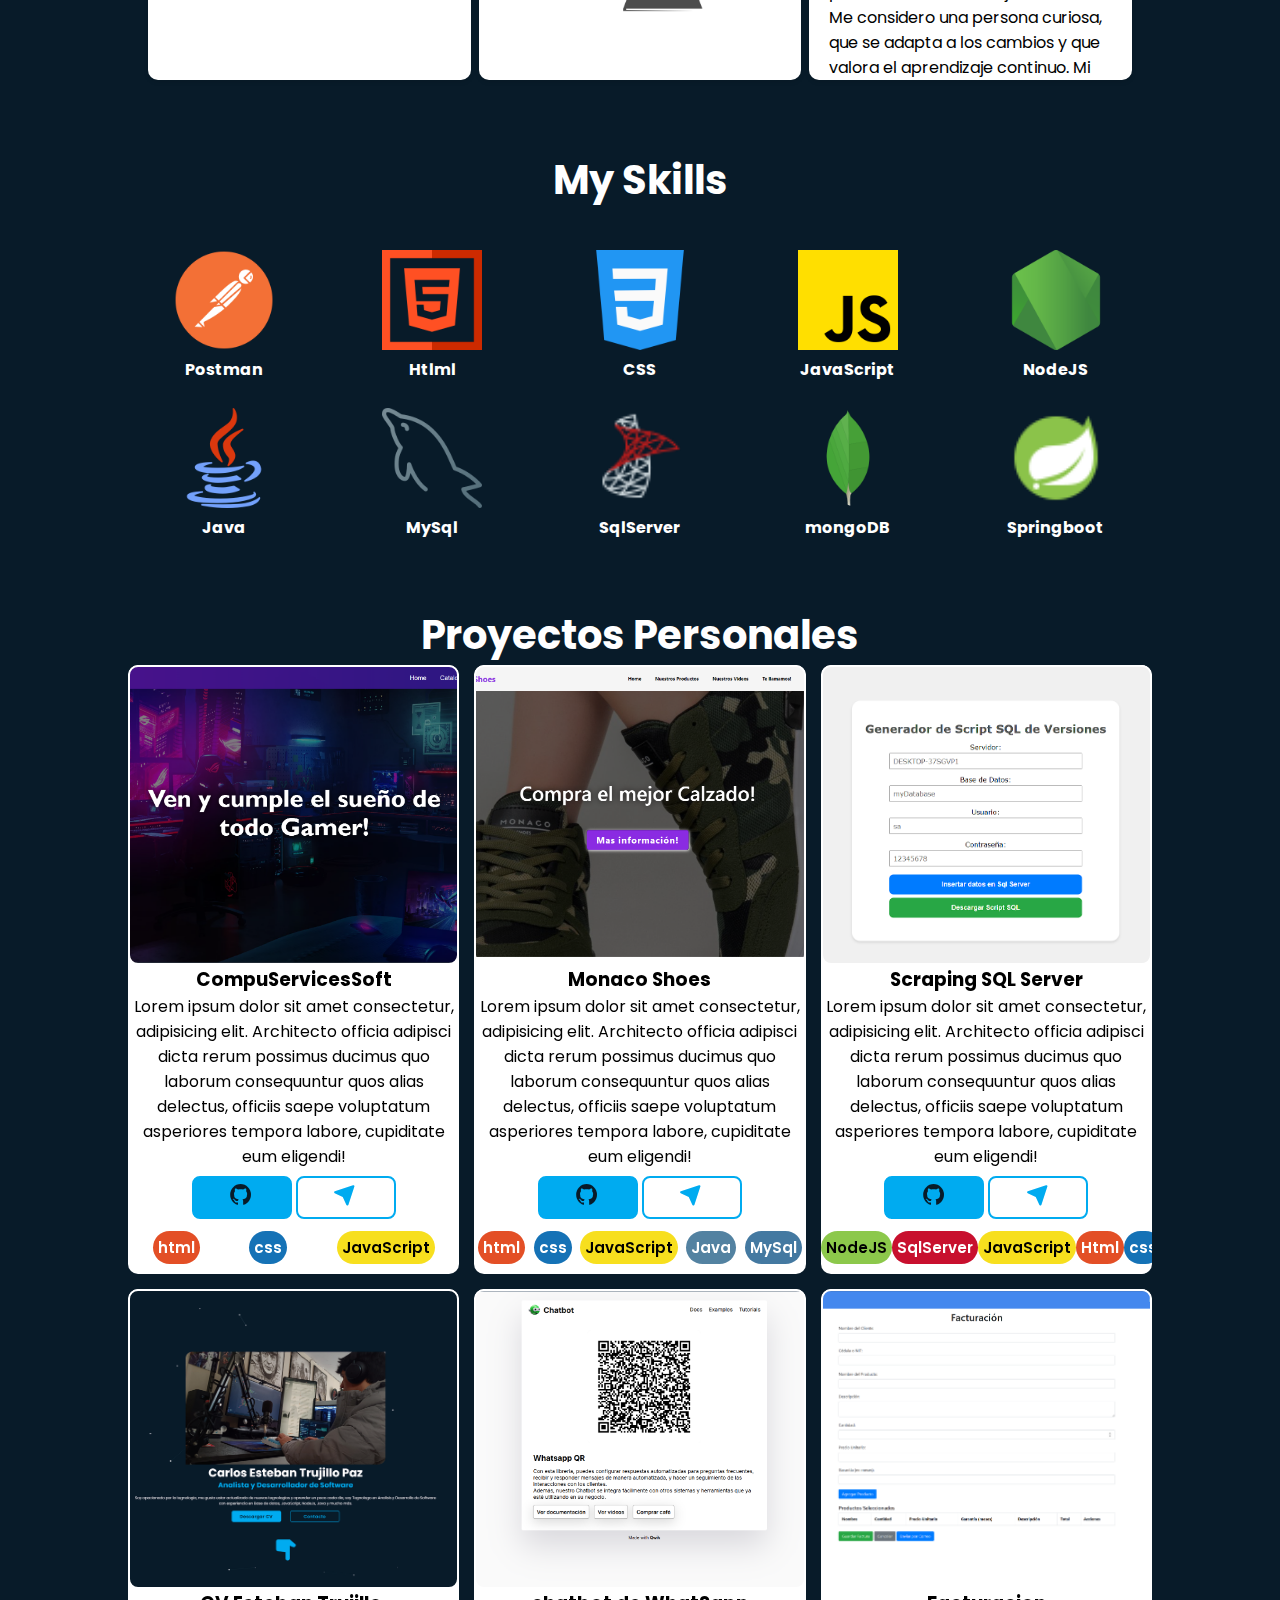
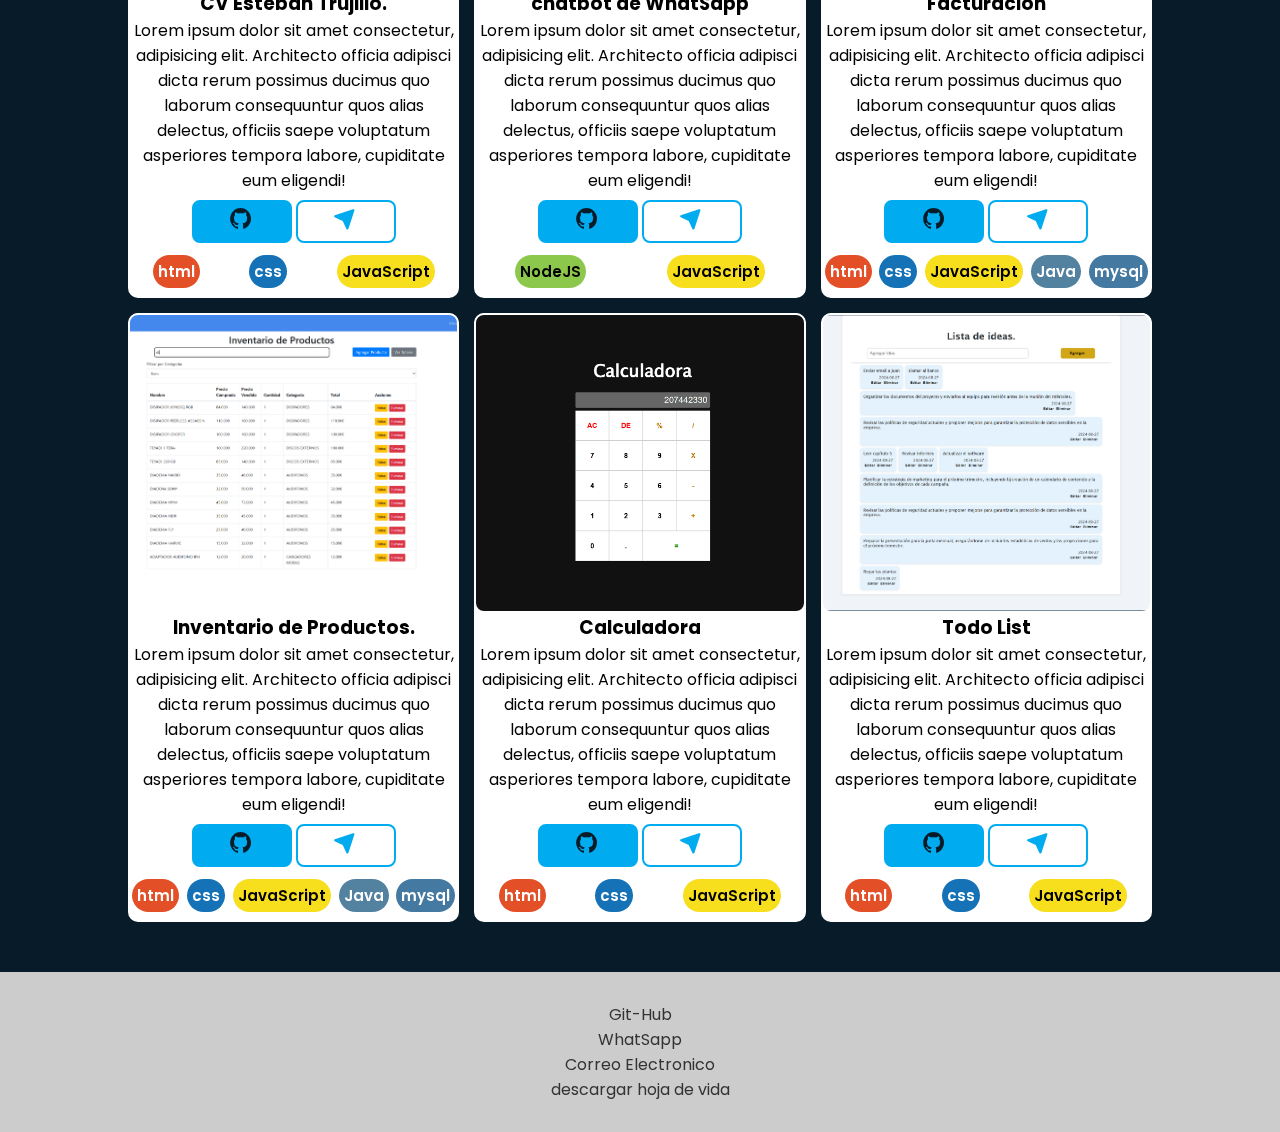
==== commit 0609ccf3: "agregando links de contacto" ====
--- a/FRONTED/index.html
+++ b/FRONTED/index.html
@@ -17,9 +17,9 @@
     <div class="dialog">
         <div class="dialog-content">
             <div class="dialog-redes">
-                <a href="#"><i class='bx bxl-linkedin'></i></a>
-                <a href="#"><i class='bx bxl-whatsapp'></i></a>
-                <a href="#"><i class='bx bxl-gmail'><h6>esteban10262728@gmail.com</h6></i></a>
+                <a href="https://www.linkedin.com/in/esteban-trujillo-6240172a1/" target="_blank"><i class='bx bxl-linkedin'></i></a>
+                <a href="https://wa.me/573187967822" target="_blank"><i class='bx bxl-whatsapp'></i></a>
+                <a href="mailto:estebanadso@gmail.com" target="_blank"><i class='bx bxl-gmail'><h6>esteban10262728@gmail.com</h6></i></a>
                 <a href="#"><i class='bx bxs-phone-call'><h6>3187967822</h6></i></a>
             </div>
         </div>
@@ -44,7 +44,7 @@
         <nav class="navbar">
             <a href="#" class="active">Inicio</a>
             <a href="#">Descargar CV</a>
-            <a href="#">Contacto</a>
+            <a href="#" class="contacto-abrir-modal">Contacto</a>
         </nav>
     </header>
 
@@ -73,10 +73,10 @@
             </div>
         </div>
         <div class="home-sci">
-            <a href="#"><i class='bx bxl-github'></i></a>
-            <a href="#"><i class='bx bxl-linkedin'></i></a>
-            <a href="#"><i class='bx bxl-whatsapp'></i></a>
-            <a href="#"><i class='bx bxl-gmail'></i></a>
+            <a href="https://github.com/EstebanAdso?tab=repositories" target="_blank"><i class='bx bxl-github'></i></a>
+            <a href="https://www.linkedin.com/in/esteban-trujillo-6240172a1/" target="_blank"><i class='bx bxl-linkedin'></i></a>
+            <a href="https://wa.me/573187967822" target="_blank"><i class='bx bxl-whatsapp'></i></a>
+            <a href="mailto:estebanadso@gmail.co" target="_blank"><i class='bx bxl-gmail'></i></a>
         </div>
     </div>
 
@@ -129,8 +129,8 @@
         <h2>My Skills</h2>
         <div class="parent">
             <div class="div1">
-                <img src="img/lenguajes/piton.png" alt="">
-                <h4>Python</h4>
+                <img src="img/lenguajes/postman.png" alt="">
+                <h4>Postman</h4>
             </div>
             <div class="div2">
                 <img src="img/lenguajes/html.png" alt="">
@@ -173,7 +173,7 @@
 
     
     <div class="proyectos">
-        <h2>Proyectos Personales</h2>
+        <h2 class="proyectos-personales-tittle">Proyectos Personales</h2>
         <div class="parent2">
             <div class="div1">
                 <div class="proyectos_img" style="background-image: url(img/proyectos/compuservices.png);">
@@ -289,9 +289,9 @@
                 </ul>
             </div>
             <div class="div8">
-                <div class="proyectos_img" style="background-image: url(img/proyectos/compuservices.png);">
-                </div>
-                <h3>CompuServicesSoft</h3>
+                <div class="proyectos_img" style="background-image: url(img/proyectos/Calculadora.png);">
+                </div>
+                <h3>Calculadora</h3>
                 <p>Lorem ipsum dolor sit amet consectetur, adipisicing elit. Architecto officia adipisci dicta rerum possimus ducimus quo laborum consequuntur quos alias delectus, officiis saepe voluptatum asperiores tempora labore, cupiditate eum eligendi!</p>
                 <div class="btn-box-proyectos">
                     <a href="#"><i class='bx bxl-github' ></i></a>
@@ -304,9 +304,9 @@
                 </ul>
             </div>
             <div class="div9">
-                <div class="proyectos_img" style="background-image: url(img/proyectos/compuservices.png);">
-                </div>
-                <h3>CompuServicesSoft</h3>
+                <div class="proyectos_img" style="background-image: url(img/proyectos/todoList.png);">
+                </div>
+                <h3>Todo List</h3>
                 <p>Lorem ipsum dolor sit amet consectetur, adipisicing elit. Architecto officia adipisci dicta rerum possimus ducimus quo laborum consequuntur quos alias delectus, officiis saepe voluptatum asperiores tempora labore, cupiditate eum eligendi!</p>
                 <div class="btn-box-proyectos">
                     <a href="#"><i class='bx bxl-github' ></i></a>
@@ -324,9 +324,9 @@
 
 
     <footer>
-        <a href="#">Git-Hub</a>
-        <a href="#">WhatSapp</a>
-        <a href="#">Correo Electronico</a>
+        <a href="https://github.com/EstebanAdso?tab=repositories" target="_blank">Git-Hub</a>
+        <a href="https://wa.me/573187967822" target="_blank"">WhatSapp</a>
+        <a href="mailto:estebanadso@gmail.com" target="_blank"">Correo Electronico</a>
         <a href="#">descargar hoja de vida</a>
     </footer>
 
--- a/FRONTED/css/style.css
+++ b/FRONTED/css/style.css
@@ -13,7 +13,7 @@
     background: #081b29;
     color: white;
     user-select: none; /*No podran seleccionar el texto.*/
-    z-index: -10;
+    z-index: 20;
 }
 
 .modal-overlay {
@@ -22,7 +22,7 @@
     top: 0;
     left: 0;
     width: 100%;
-    height: 100%;
+    height: 100dvh;
     background-color: rgba(0, 0, 0, 0.5);
     z-index: 900;
 }
@@ -138,7 +138,7 @@
     top: 0;
     right: 0;
     border-top-right-radius: 30px;
-    border-color: black;
+    border-color: #555;
     border-top-color: transparent;
     border-right-color: transparent;
 }
@@ -160,7 +160,7 @@
     display: flex;
     justify-content: space-between;
     align-items: center;
-    z-index: 100;
+    z-index: 1100;
 }
 
 .logo{
@@ -249,13 +249,14 @@
 }
 
 #particles-js {
+    
     position: fixed;
     width: 100%;
-    height: 100%;
+    height: 100dvh;
     top: 0;
     left: 0;
     pointer-events: auto;
-    z-index: 0;
+
   }
   
   .home {
@@ -492,7 +493,6 @@
     text-align: center;
     align-items: center;
     margin-top: 50px;
-    z-index: 30;
 }
 
 .parent {
@@ -502,13 +502,18 @@
     gap: 15px;
     height: 300px;
     margin-top: 40px;
-    z-index: 40;
-}
-    
+}
+
 
 .parent div img{
     width: 100px;
     z-index: 30; 
+    transition: 0.3s;
+    z-index: 2000;
+    transition: 0.6s ease;
+}
+.parent div:hover{
+    transform: scale(1.1);
 }
 
 /*Proyectos Personales*/
@@ -519,6 +524,7 @@
     align-items: center;
     margin-top: 50px;
     max-width: 2400px;
+    z-index: 20;
     
 }
 
@@ -532,9 +538,11 @@
 
 .parent2 div{
     background-color: white;
-    z-index: 10;
     border-radius: 10px;
-}
+    overflow: hidden;
+    z-index: 30;
+}
+
 
 
 .parent2 div ul{
@@ -675,3 +683,11 @@
     cursor: pointer;
 }
 
+.proyectos-personales-tittle{
+    position: sticky;
+    top: 0;
+    background-color: #081b29;
+    padding-top: 5px;
+    overflow: hidden;
+    z-index: 50;
+}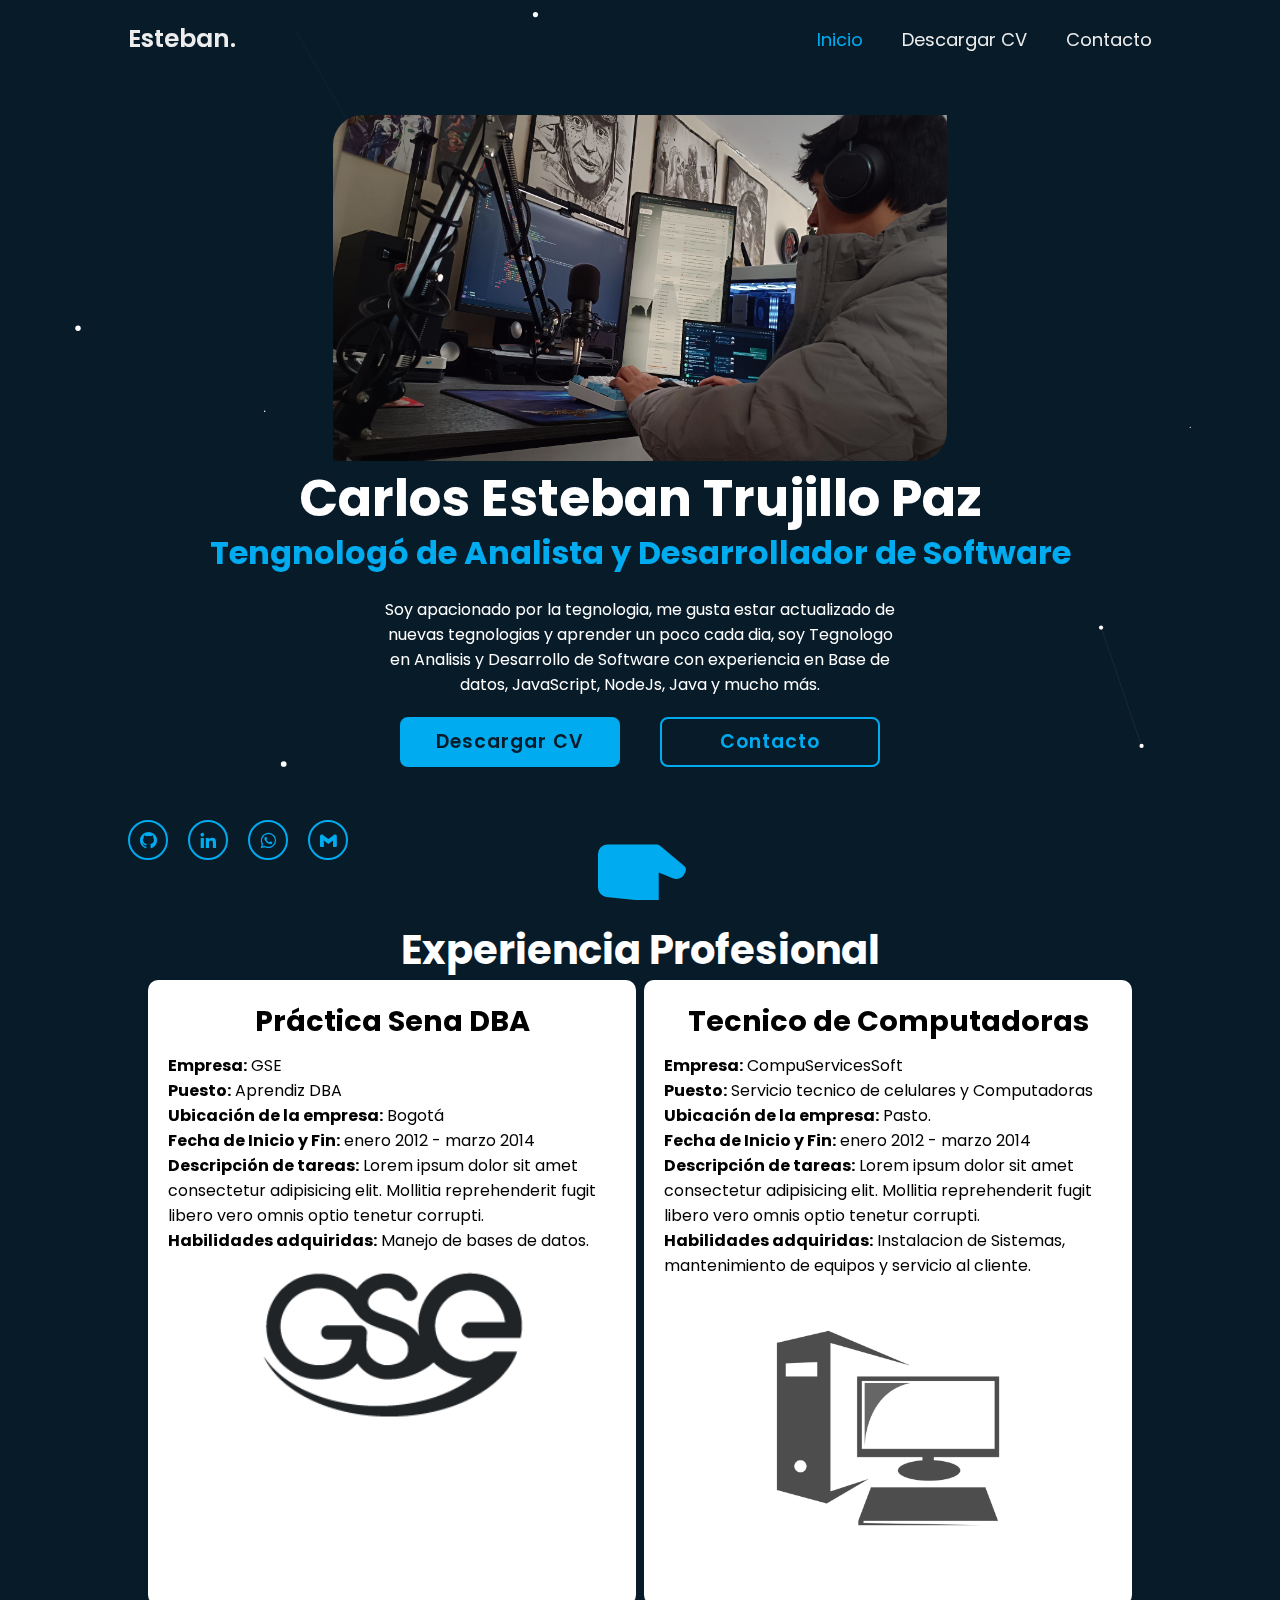
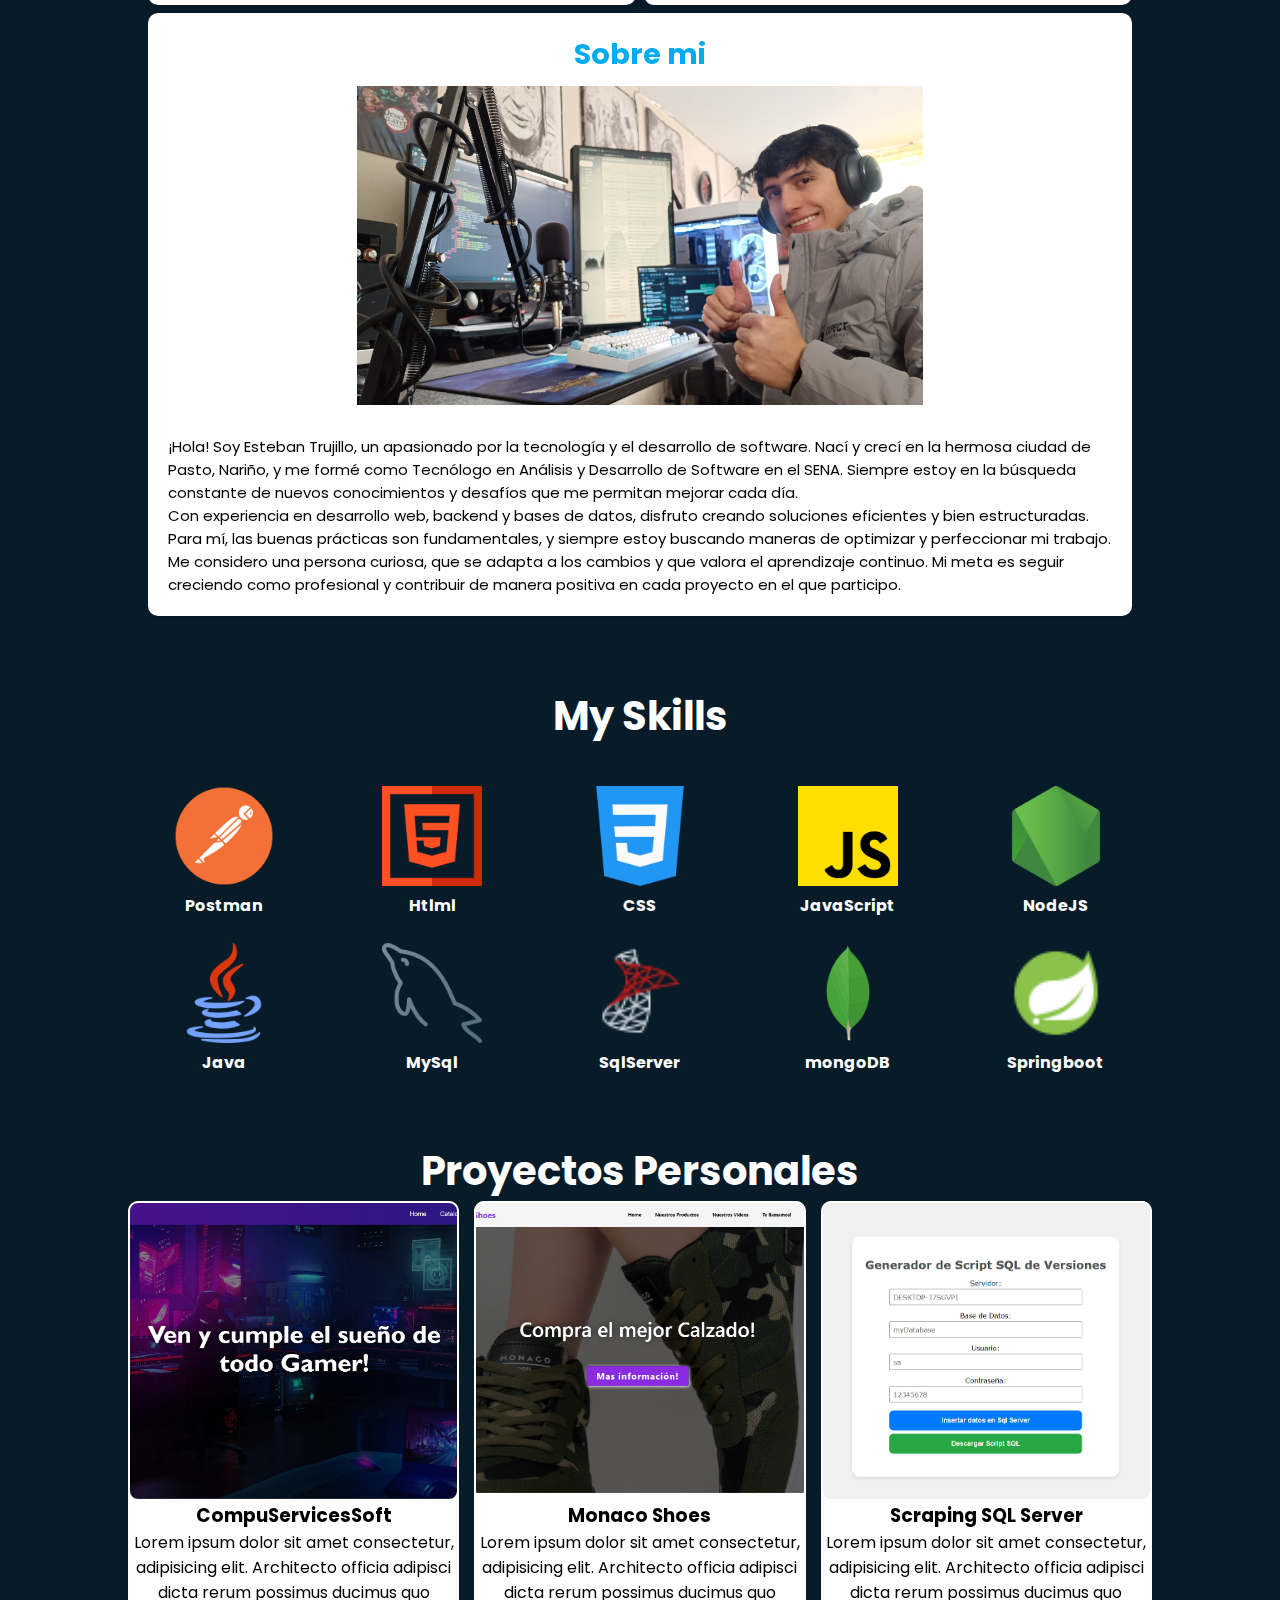
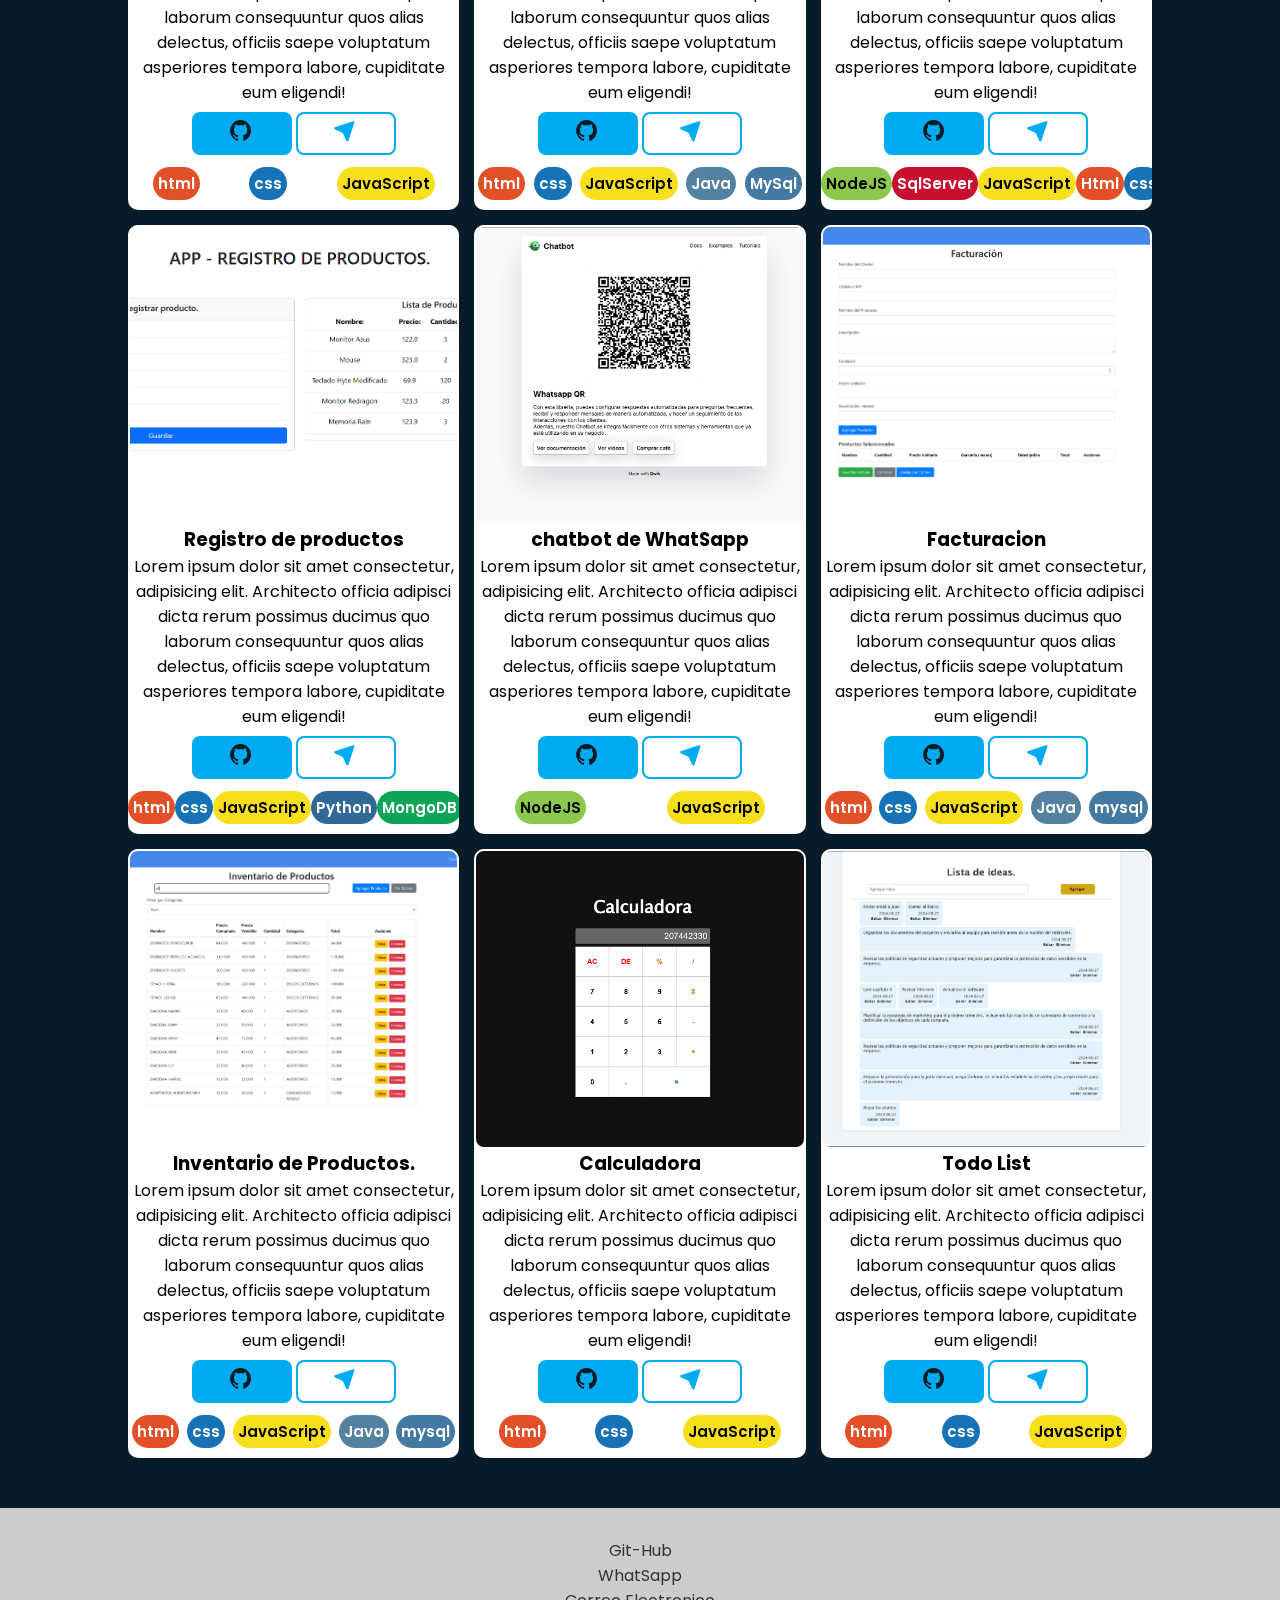
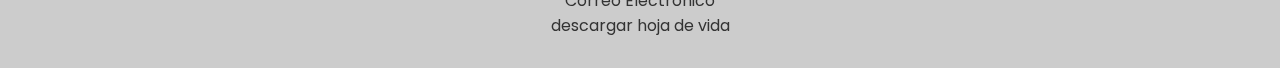
==== commit 362dea63: "agregando contenido mobile para experiencias personales" ====
--- a/FRONTED/index.html
+++ b/FRONTED/index.html
@@ -113,6 +113,7 @@
                 <h2>Sobre mi</h2>
                 <img src="img/perfil1.jpeg" alt="">
                 <p>
+                    <br>
                     ¡Hola! Soy Esteban Trujillo, un apasionado por la tecnología y el desarrollo de software. Nací y crecí en la hermosa ciudad de Pasto, Nariño, y me formé como Tecnólogo en Análisis y Desarrollo de Software en el SENA. Siempre estoy en la búsqueda constante de nuevos conocimientos y desafíos que me permitan mejorar cada día.
                     <br>
                     Con experiencia en desarrollo web, backend y bases de datos, disfruto creando soluciones eficientes y bien estructuradas. Para mí, las buenas prácticas son fundamentales, y siempre estoy buscando maneras de optimizar y perfeccionar mi trabajo.
@@ -226,18 +227,20 @@
                 </ul>
             </div>
             <div class="div4">
-                <div class="proyectos_img" style="background-image: url(img/proyectos/cv.png);">
-                </div>
-                <h3>CV Esteban Trujillo.</h3>
-                <p>Lorem ipsum dolor sit amet consectetur, adipisicing elit. Architecto officia adipisci dicta rerum possimus ducimus quo laborum consequuntur quos alias delectus, officiis saepe voluptatum asperiores tempora labore, cupiditate eum eligendi!</p>
-                <div class="btn-box-proyectos">
-                    <a href="#"><i class='bx bxl-github' ></i></a>
-                    <a href="#"><i class='bx bxs-navigation' ></i></a>
-                </div>
-                <ul>
-                    <li class="html">html</li>
-                    <li class="css">css</li>
-                    <li class="js">JavaScript</li>
+                <div class="proyectos_img" style="background-image: url(img/proyectos/appProductos.png);">
+                </div>
+                <h3>Registro de productos</h3>
+                <p>Lorem ipsum dolor sit amet consectetur, adipisicing elit. Architecto officia adipisci dicta rerum possimus ducimus quo laborum consequuntur quos alias delectus, officiis saepe voluptatum asperiores tempora labore, cupiditate eum eligendi!</p>
+                <div class="btn-box-proyectos">
+                    <a href="#"><i class='bx bxl-github' ></i></a>
+                    <a href="#"><i class='bx bxs-navigation' ></i></a>
+                </div>
+                <ul>
+                    <li class="html">html</li>
+                    <li class="css">css</li>
+                    <li class="js">JavaScript</li>
+                    <li class="py">Python</li>
+                    <li class="mg">MongoDB</li>
                 </ul>
             </div>
             <div class="div5">
--- a/FRONTED/css/style.css
+++ b/FRONTED/css/style.css
@@ -415,12 +415,16 @@
     padding: 20px;
     margin: auto;
     max-width: 2400px;
+    z-index: 200;
 }
 
 .experiencia-content {
     display: flex;
+    flex-wrap: wrap;
+    justify-content: center;
+    align-content: center;
     gap: 8px;
-    
+    z-index: 200;
 }
 
 .experiencia-content h2 {
@@ -434,19 +438,21 @@
     padding: 20px;
     box-shadow: 0 2px 5px rgba(0, 0, 0, 0.1);
     text-align: center;
-    height: 700px;
     color: black;
     overflow: hidden;
     border-radius: 10px;
-    
+    z-index: 200;
 }
 
 .experiencia-content .div1,
 .experiencia-content .div2,
 .experiencia-content .div3 {
     flex: 1;
-    min-width: 200px; /* Ajusta el tamaño mínimo según tu diseño */
-}
+    flex-grow: 4;
+    min-width: 350px; /* Ajusta el tamaño mínimo según tu diseño */
+    flex-wrap: wrap;
+}
+
 
 .experiencia-content .div3 h2{
     color: #00abf0;
@@ -454,6 +460,7 @@
 .experiencia-content .div3 p{
     text-wrap: balance;
     text-align: left;
+    font-size: 15px;
 }
 
 
@@ -464,7 +471,13 @@
 
 .experiencia-content img{
     width: 60%;
-    max-width: 380px;
+    max-width: 400px;
+}
+
+.experiencia-content:last-child img{
+    width: 60%;
+    max-width: 600px;
+    min-width: 300px;
 }
 
 
@@ -534,6 +547,7 @@
     grid-template-rows: repeat(3, 1fr);
     gap: 15px; 
     color: black;
+    min-width: 600px;
 }
 
 .parent2 div{
@@ -588,6 +602,14 @@
 
 .parent2 .ss{
     background-color: #C8102E;
+    color: white;
+}
+.parent2 .py{
+    background-color: #306998;
+    color: white;
+}
+.parent2 .mg{
+    background-color: #0ba558;
     color: white;
 }
 .parent2 .proyectos_img{
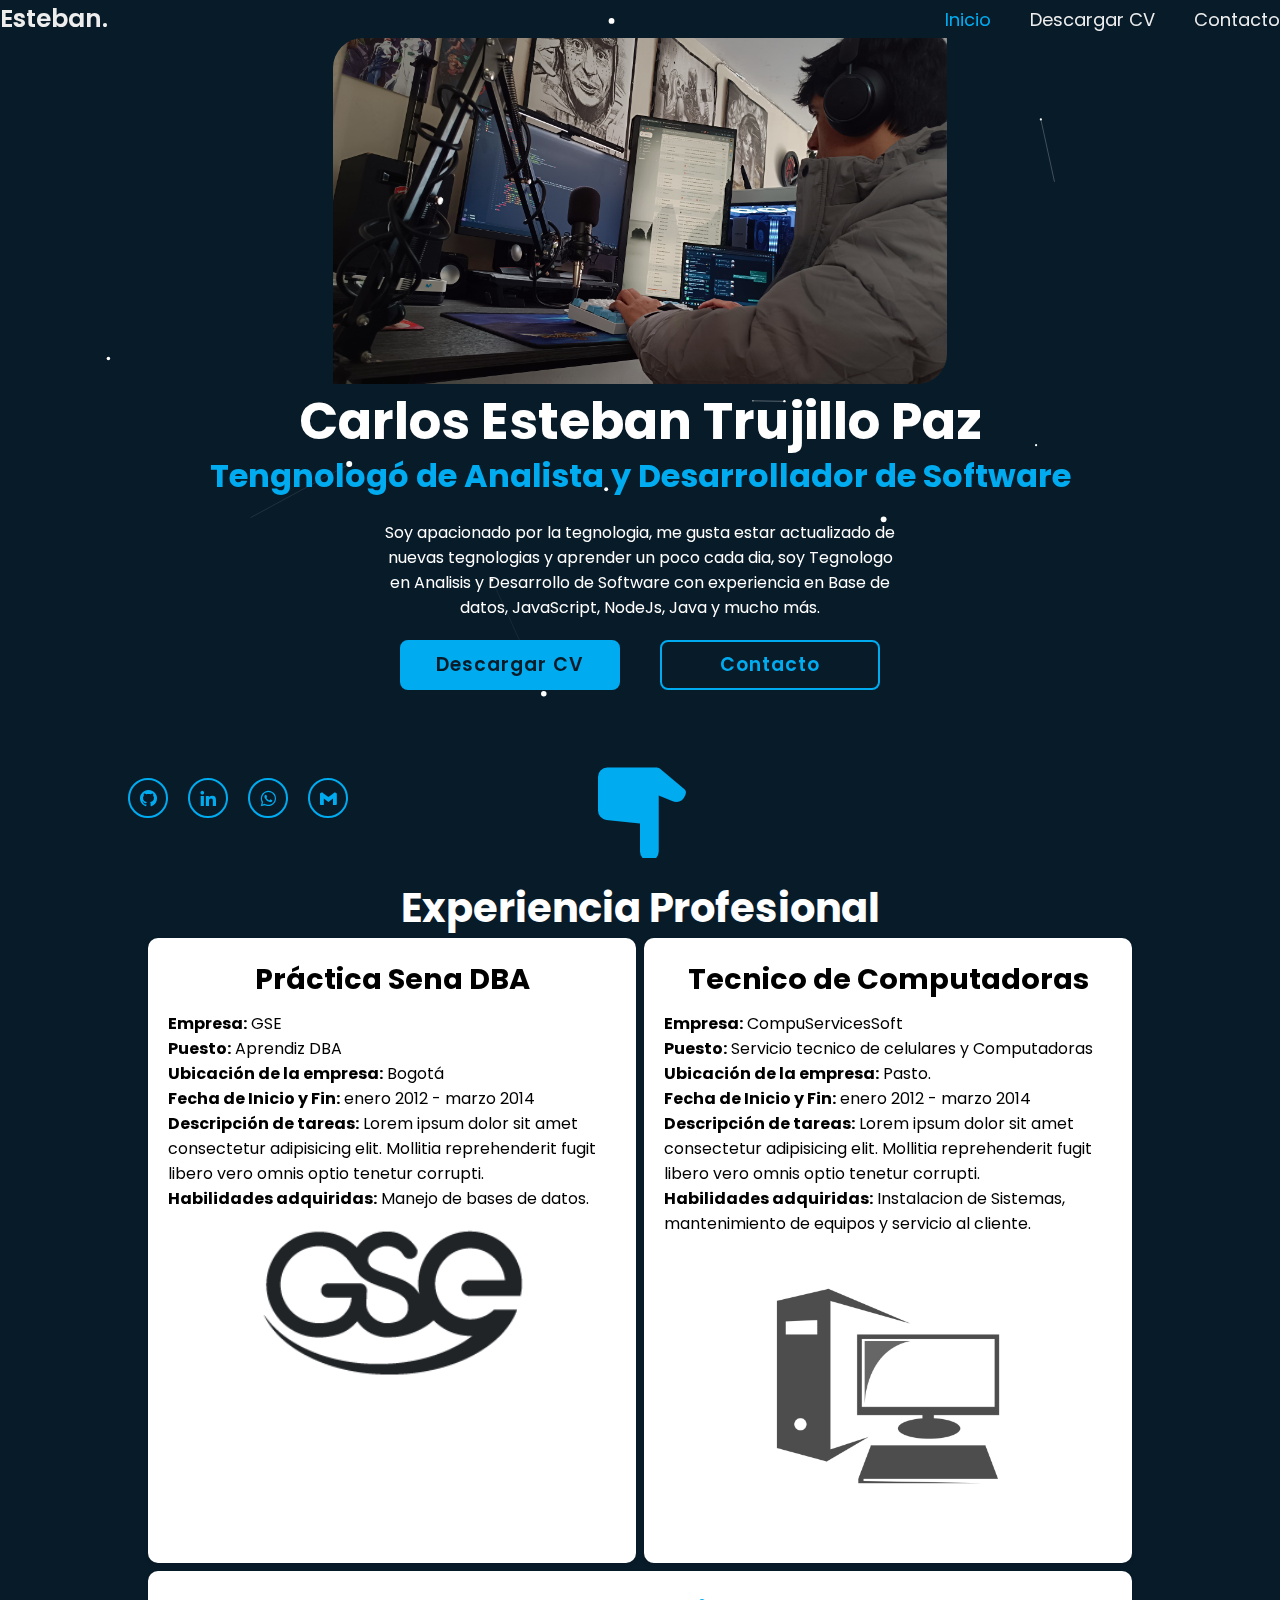
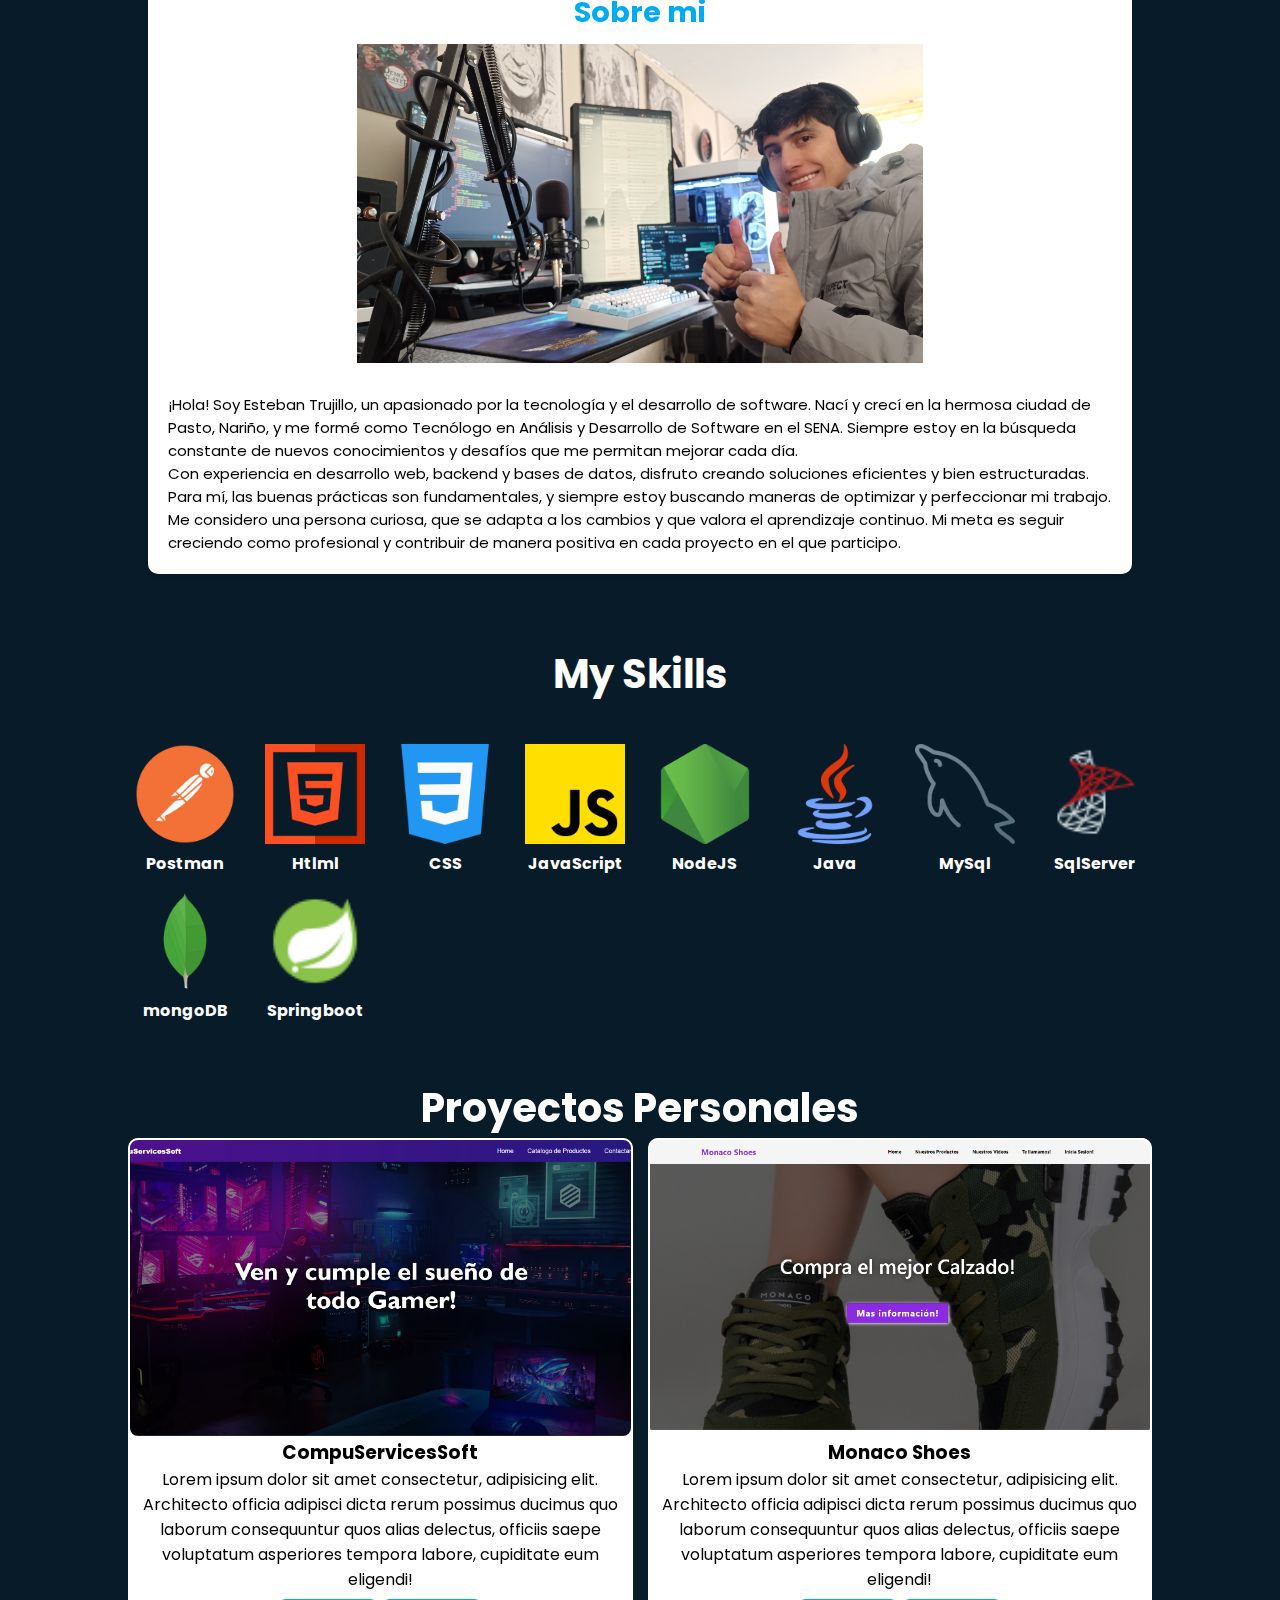
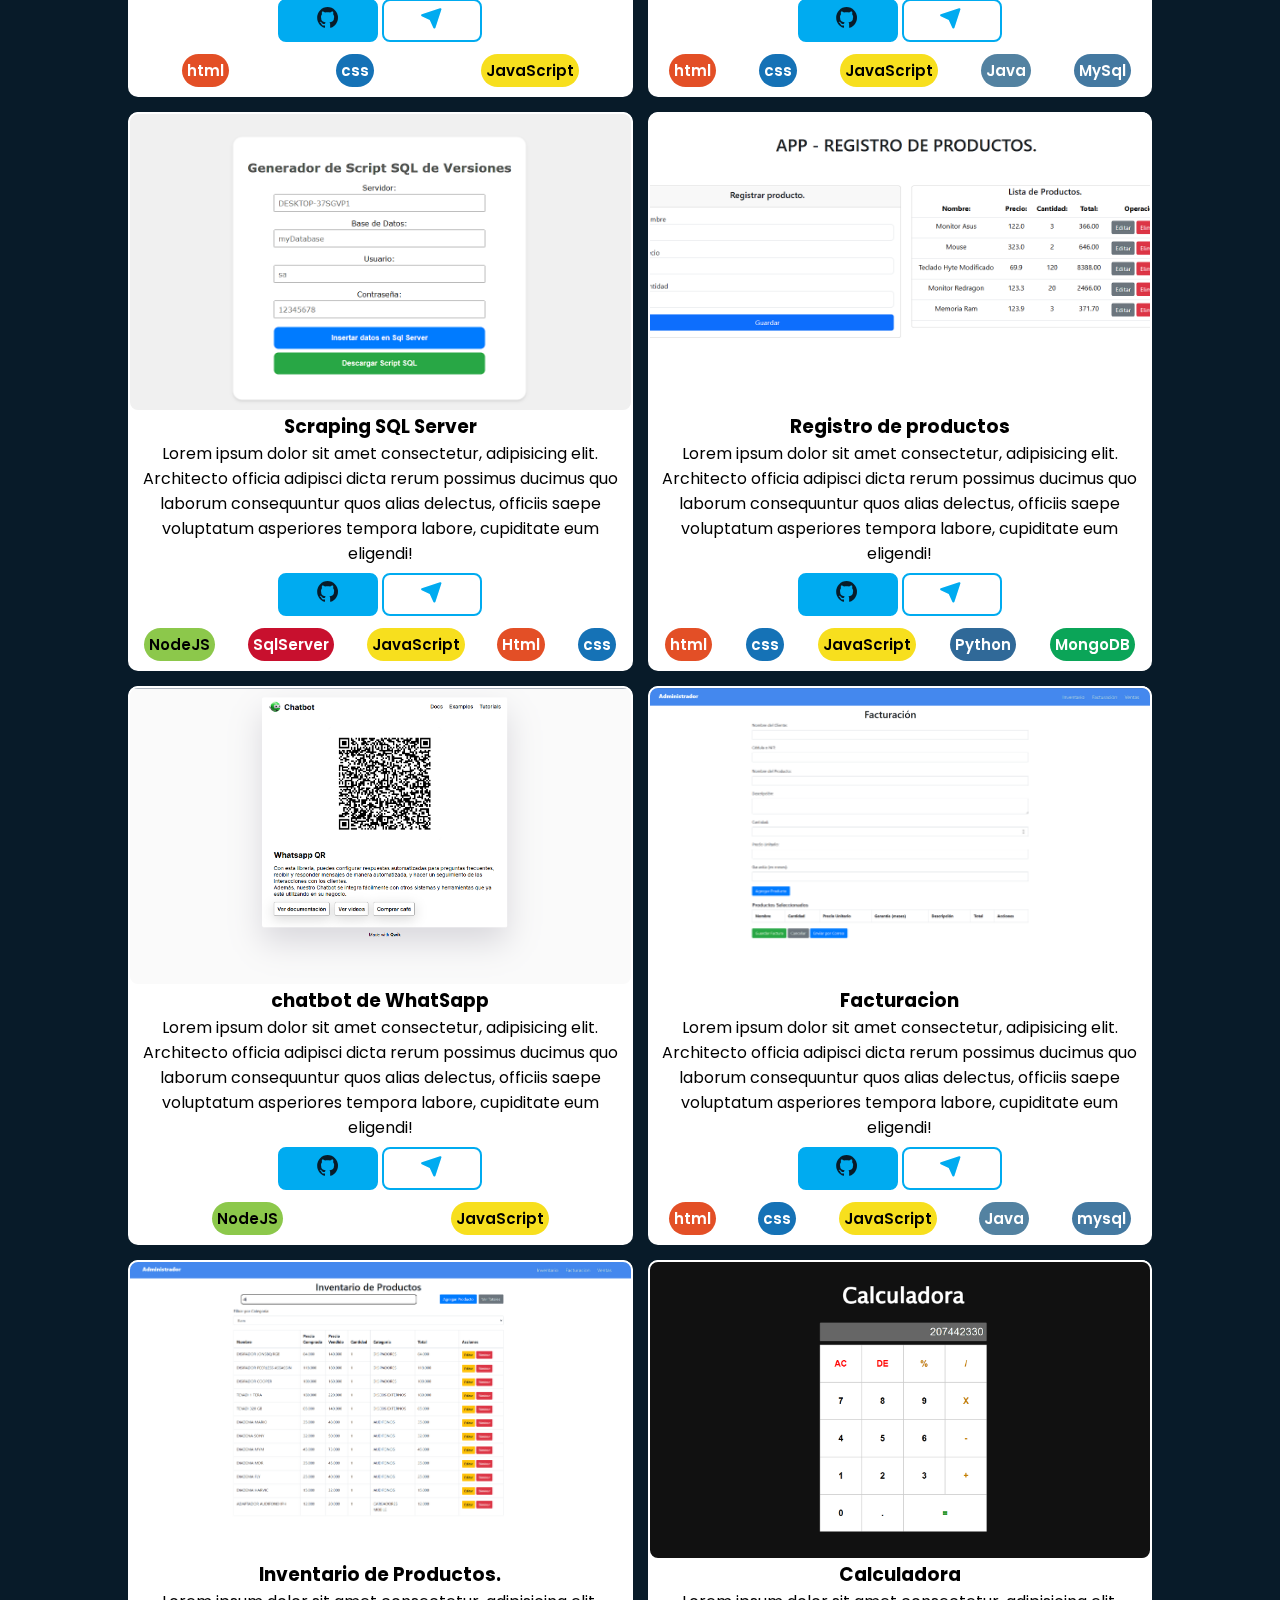
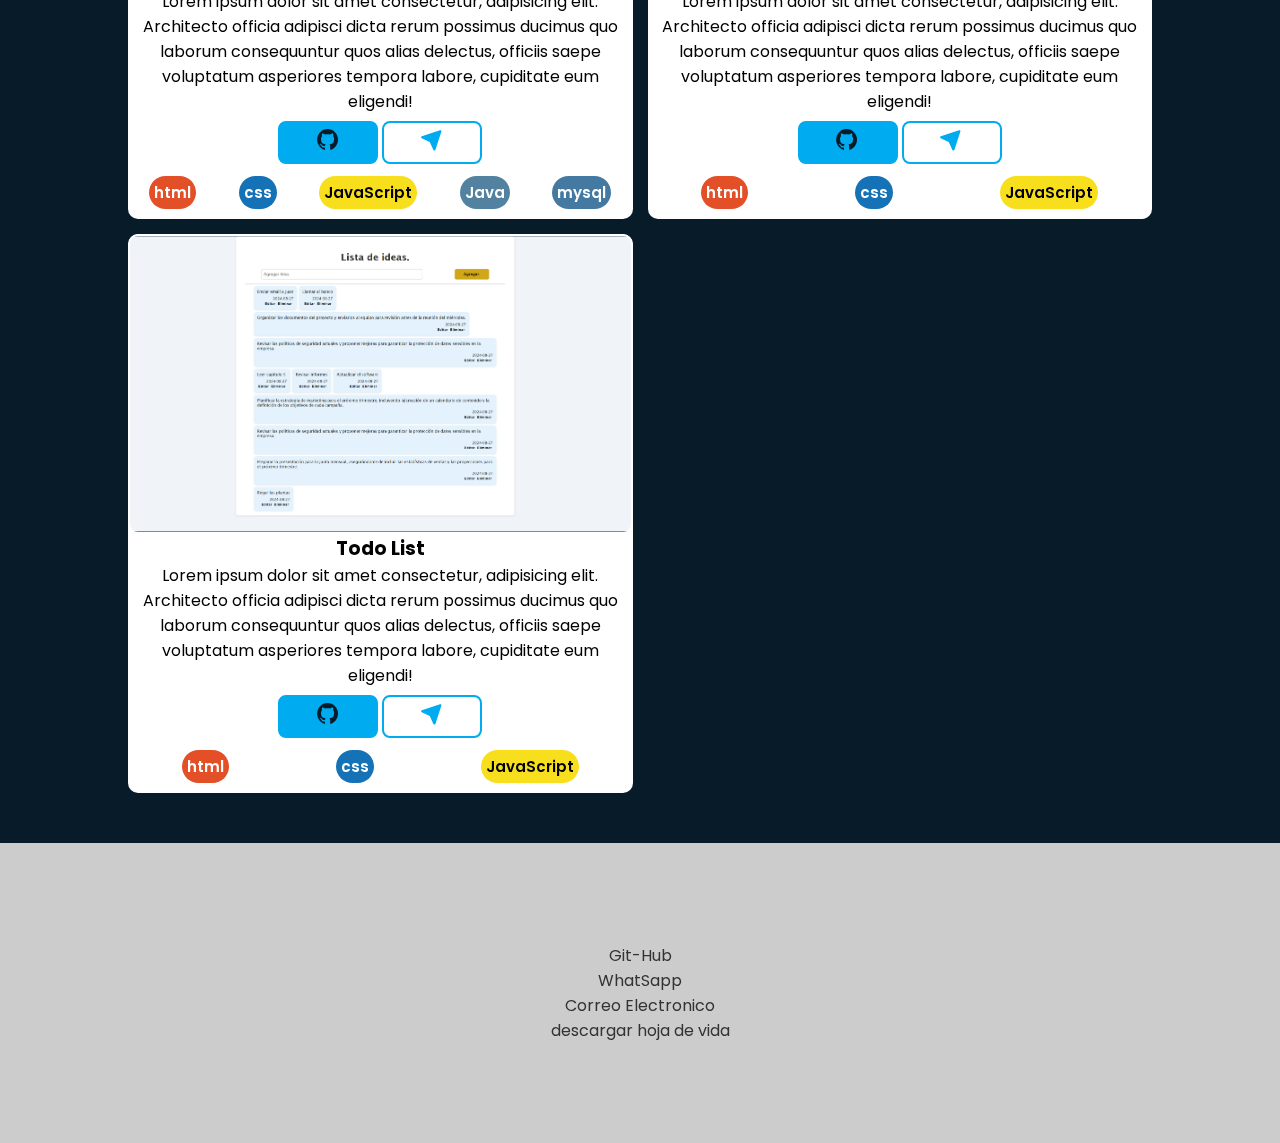
==== commit d2a8e3da: "agregando animaciones de pagina" ====
--- a/FRONTED/index.html
+++ b/FRONTED/index.html
@@ -49,7 +49,6 @@
     </header>
 
  
-    
 
     <div class="home">
         <div class="home-content">
--- a/FRONTED/css/style.css
+++ b/FRONTED/css/style.css
@@ -41,7 +41,8 @@
     margin: auto;
     border-radius: 30px;
     display:none;
-    z-index: 1000;
+    z-index: 1000; 
+    animation: aparecer 1s  both;
 }
 .dialog-content{
     width: 100%;
@@ -152,15 +153,18 @@
 
 
 .header{
-    position: fixed;
-    top: 0;
     left: 0;
     width: 100%;
-    padding: 20px 10%;
     display: flex;
     justify-content: space-between;
     align-items: center;
     z-index: 1100;
+    animation: header-movement both;
+    animation-timeline: scroll();
+    position: sticky;
+    top: -7px;
+    /*cuando arranca la animacion y cuando termina*/
+    animation-range: 10px 100px;
 }
 
 .logo{
@@ -168,6 +172,12 @@
     color: #ededed;
     text-decoration: none;
     font-weight: 600;
+    animation: cambiarColor both;
+    animation-timeline: scroll();
+    position: sticky;
+    top: -7px;
+    /*cuando arranca la animacion y cuando termina*/
+    animation-range: 10px 100px;
 }
 
 .navbar a{
@@ -185,21 +195,22 @@
 }
 
 
-.home{
-    height: 100dvh;
-    background: url();
+.home {
+    position: relative;
+    height: calc(100dvh - 80px);
     display: flex;
     align-items: center;
     text-align: center;
     width: 100%;
     padding: 0 10%;
-}
-
+    overflow: hidden;
+    animation: aparecer 2s -0.3s both;
+    margin: auto;
+  }
 
 .home-content{
-    /* max-width: 700px; */
-    width: 100%;
-    margin-top: 200px;
+    margin: auto;
+    width: 100%
 }
 
 .home-content .img{
@@ -259,16 +270,7 @@
 
   }
   
-  .home {
-    position: relative;
-    height: 100vh;
-    display: flex;
-    align-items: center;
-    text-align: center;
-    width: 100%;
-    padding: 0 10%;
-    overflow: hidden;
-  }
+  
 
   .next-page{
     font-size: 7em;
@@ -367,6 +369,13 @@
     justify-content: space-between;   
 }
 
+@media (min-width: 2400px) {
+    .home-sci{
+        left: 16%;
+    }
+}
+
+
 .home-sci a{
     position: relative;
     display: inline-flex;
@@ -418,6 +427,13 @@
     z-index: 200;
 }
 
+.experiencia h2{
+    animation: aparecer both;
+    animation-timeline: view(); /*al verse los elementos comenzara la animacion*/
+    animation-range: cover 10% cover 80%; /*como comienza y como termina*/
+}
+
+
 .experiencia-content {
     display: flex;
     flex-wrap: wrap;
@@ -451,7 +467,11 @@
     flex-grow: 4;
     min-width: 350px; /* Ajusta el tamaño mínimo según tu diseño */
     flex-wrap: wrap;
-}
+    animation: aparecer both;
+    animation-timeline: view(); /*al verse los elementos comenzara la animacion*/
+    animation-range: cover 10% cover 60%; /*como comienza y como termina*/
+}
+
 
 
 .experiencia-content .div3 h2{
@@ -495,13 +515,11 @@
 }
 
 
-
-        
-
 /*SKILLS*/
 
-.skills{
+.skills {
     width: 80%;
+    max-width: 2400px;
     margin: auto;
     text-align: center;
     align-items: center;
@@ -510,13 +528,23 @@
 
 .parent {
     display: grid;
-    grid-template-columns: repeat(5, 1fr);
-    grid-template-rows: repeat(2, 1fr);
+    grid-template-columns: repeat(auto-fit, minmax(110px, 1fr)); /* Ajusta dinámicamente las columnas */
     gap: 15px;
-    height: 300px;
+    height: auto;
     margin-top: 40px;
-}
-
+    justify-content: center; /* Centra las columnas en la fila */
+}
+
+.skills h2{
+    animation: aparecer both;
+    animation-timeline: view(); /*al verse los elementos comenzara la animacion*/
+    animation-range: cover 30% cover 60%; /*como comienza y como termina*/
+}
+.parent div{
+    animation: aparecer both;
+    animation-timeline: view(); /*al verse los elementos comenzara la animacion*/
+    animation-range: cover 30% cover 60%; /*como comienza y como termina*/
+}
 
 .parent div img{
     width: 100px;
@@ -538,7 +566,6 @@
     margin-top: 50px;
     max-width: 2400px;
     z-index: 20;
-    
 }
 
 .parent2 {
@@ -547,14 +574,51 @@
     grid-template-rows: repeat(3, 1fr);
     gap: 15px; 
     color: black;
-    min-width: 600px;
-}
+}
+
+.proyectos-personales-tittle{
+    position: sticky;
+    top: 0;
+    background-color: #081b29;
+    padding-top: 5px;
+    overflow: hidden;
+    z-index: 50;
+    animation: aparecer both;
+    animation-timeline: view(); /*al verse los elementos comenzara la animacion*/
+    animation-range: cover 10% cover 60%; /*como comienza y como termina*/
+}
+
+
+@media (max-width: 1280px) {
+   .parent2{
+    grid-template-columns: repeat(2, 1fr);
+    grid-template-rows: repeat(3,1fr);
+    grid-auto-flow: 1fr;
+   }
+   .proyectos-personales-tittle{
+    position: relative;
+}
+}
+
+@media (max-width: 880px) {
+    .parent2{
+     grid-template-columns: 1fr;
+     grid-auto-flow: 1fr;
+    }
+
+    .proyectos-personales-tittle{
+        position: relative;
+    }
+ }
 
 .parent2 div{
     background-color: white;
     border-radius: 10px;
     overflow: hidden;
     z-index: 30;
+    animation: aparecer both;
+    animation-timeline: view(); /*al verse los elementos comenzara la animacion*/
+    animation-range: cover 20% cover 60%; /*como comienza y como termina*/
 }
 
 
@@ -683,14 +747,18 @@
 footer{
     z-index: 2000;
     width: 100%;
-    height: 160px;
+    height: 300px;
     background-color: #ccc;
     margin-top: 50px;
     display: flex;
     align-items: center;
     justify-content: center;
     flex-direction: column;
-}
+    animation: aparecer both;
+    animation-timeline: view(); /*al verse los elementos comenzara la animacion*/
+    animation-range: cover 0% cover 25%; /*como comienza y como termina*/
+}
+
     
 
 footer a{
@@ -705,11 +773,37 @@
     cursor: pointer;
 }
 
-.proyectos-personales-tittle{
-    position: sticky;
-    top: 0;
-    background-color: #081b29;
-    padding-top: 5px;
-    overflow: hidden;
-    z-index: 50;
-}+
+
+/*ANIMACIONES*/
+
+@keyframes aparecer{
+    from{
+        opacity: 0;
+    }
+    to{
+       opacity: 1;
+    }
+}
+
+@keyframes header-movement {
+    from{
+        padding: 23px 10%;
+        background-color: transparent;
+    }
+    to{
+        padding: 15px 10%;
+        background-color: #081b29;
+        color: black;
+    }
+    
+}
+
+@keyframes cambiarColor {
+    from{
+        color: inherit;
+    }
+    to{
+        color: #00abf0;
+    }   
+}
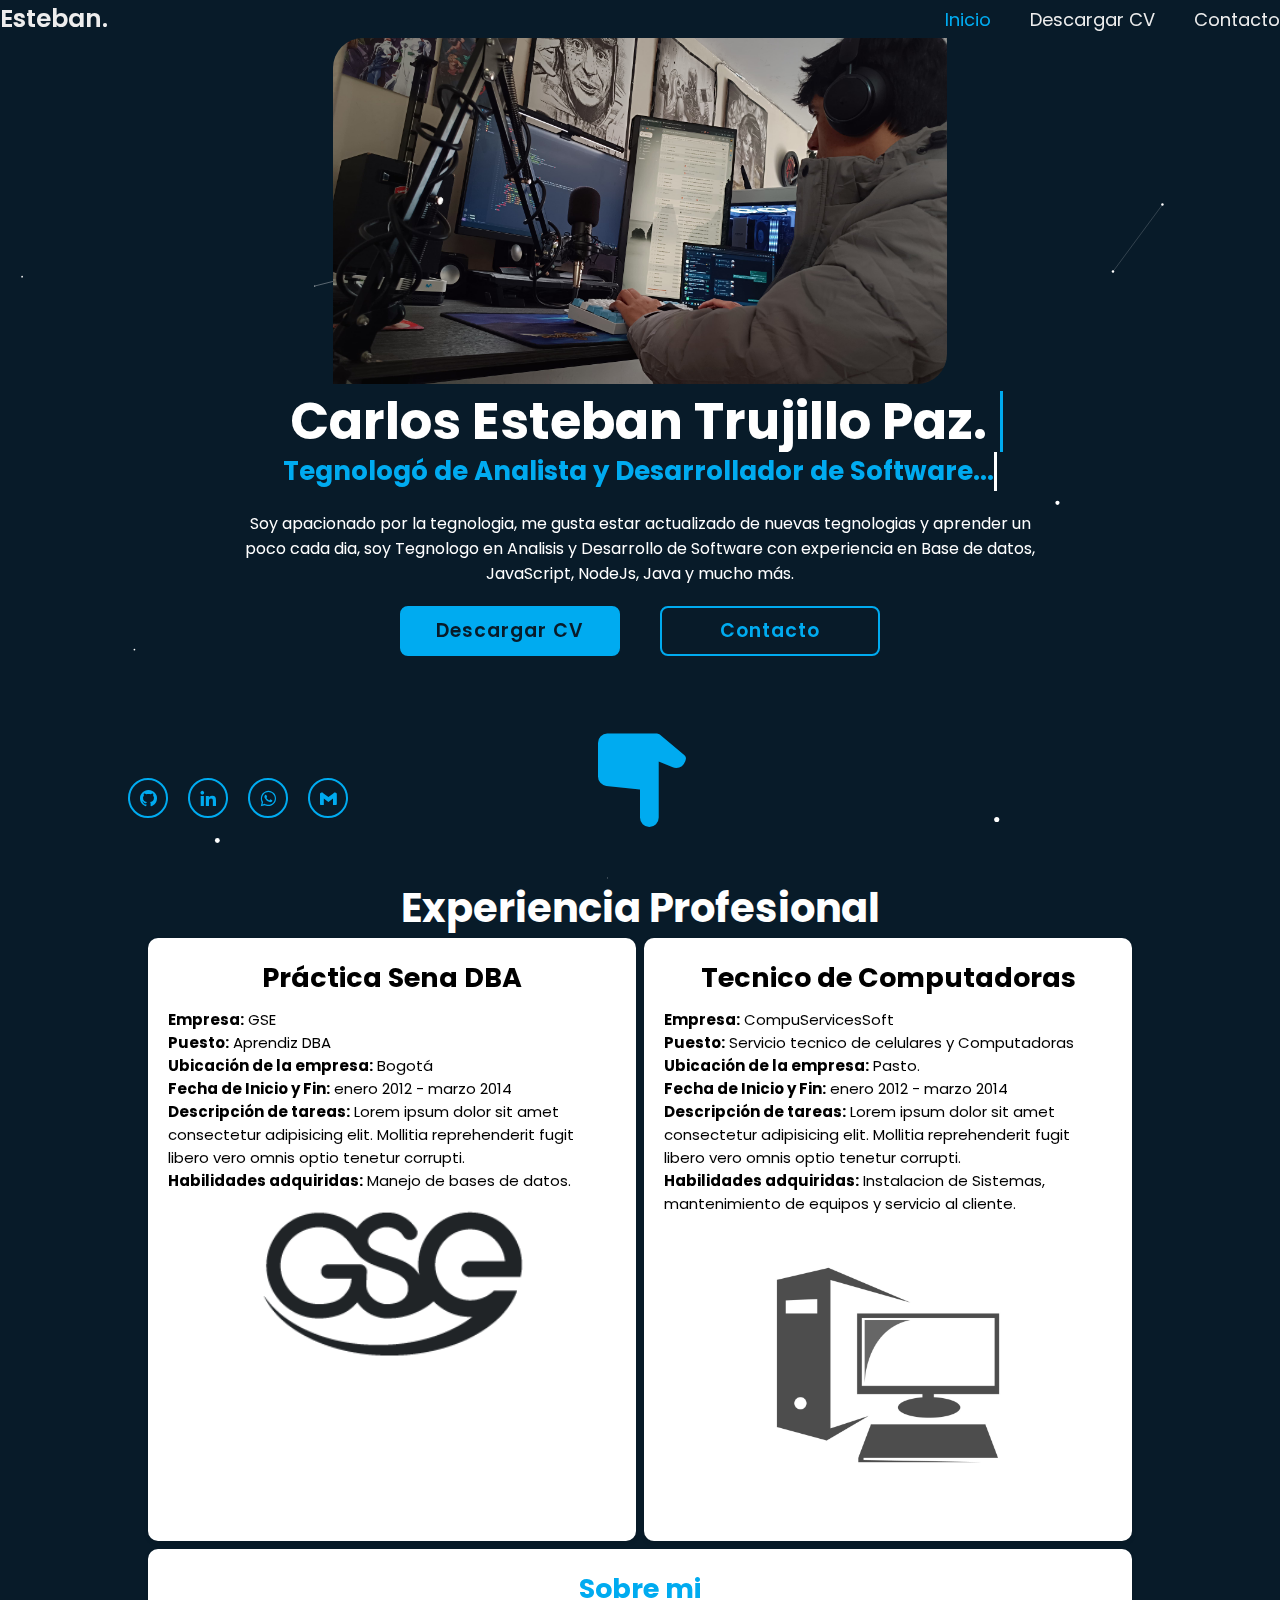
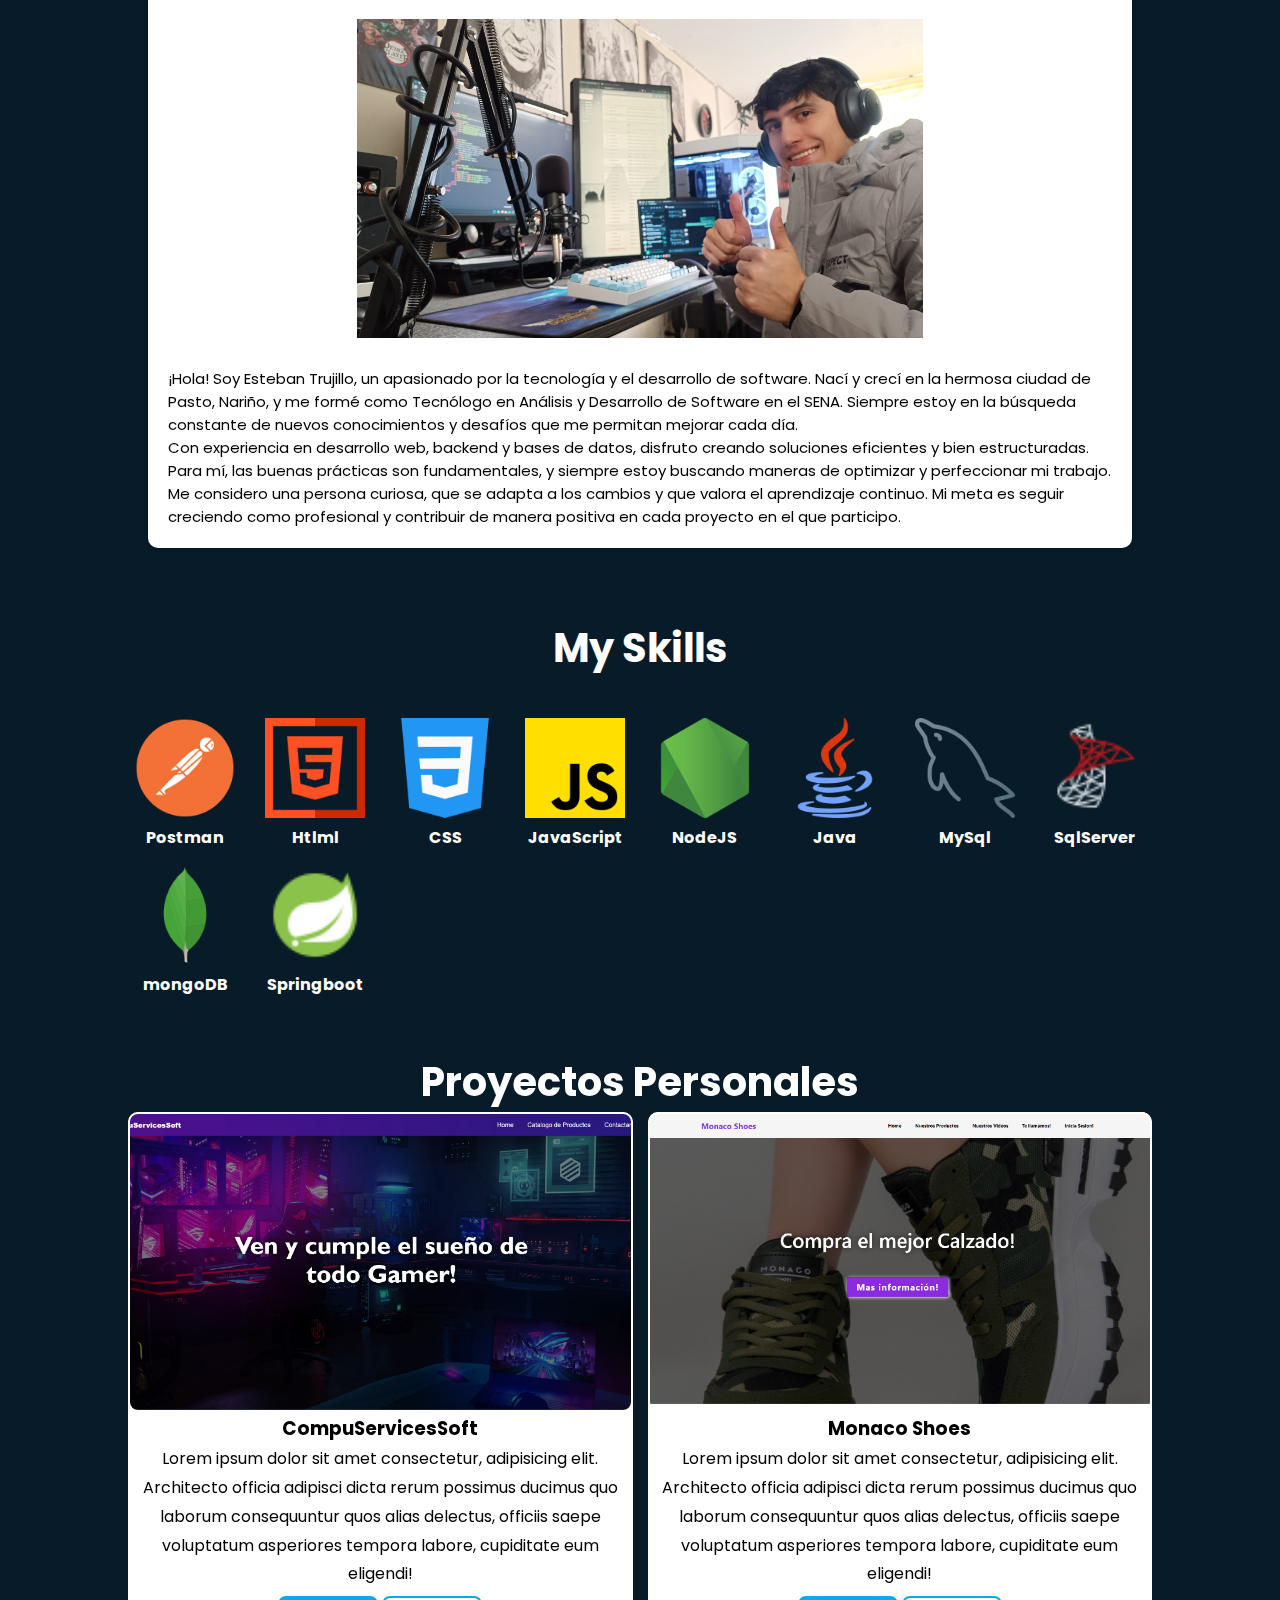
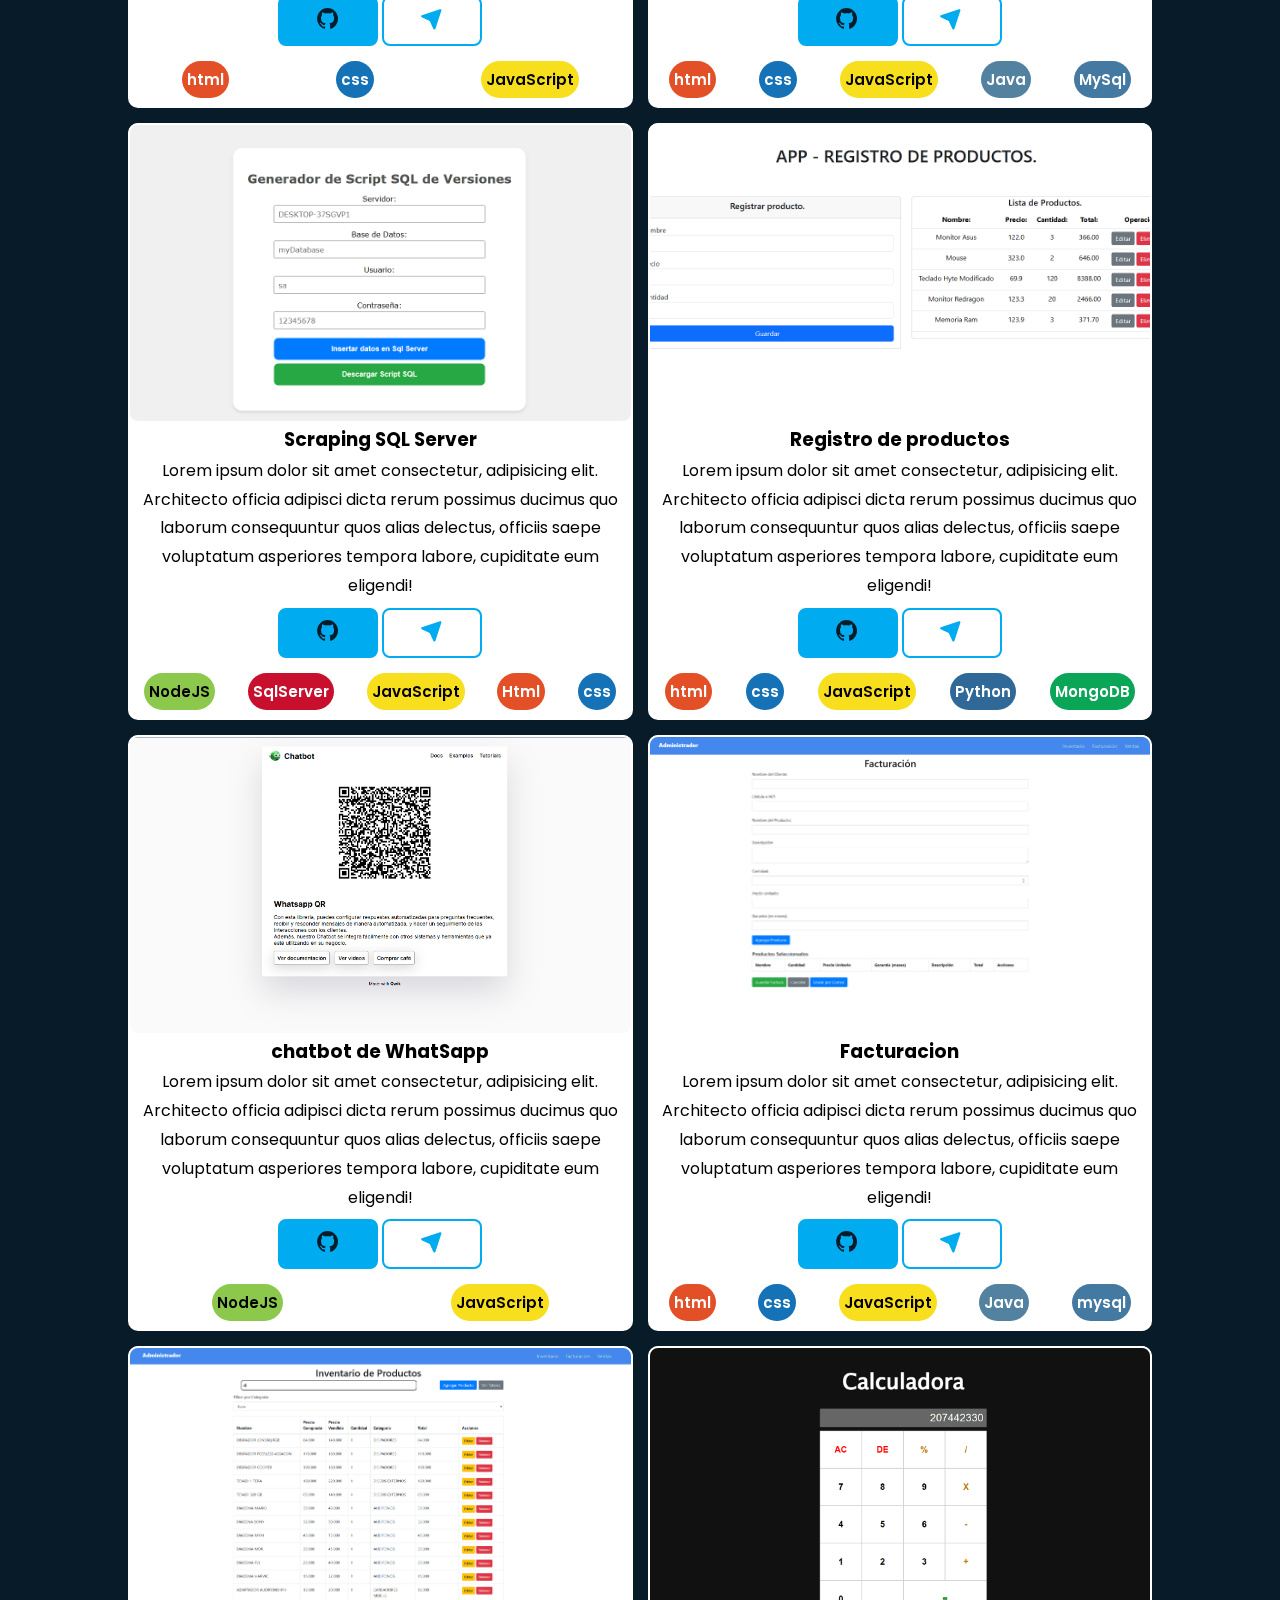
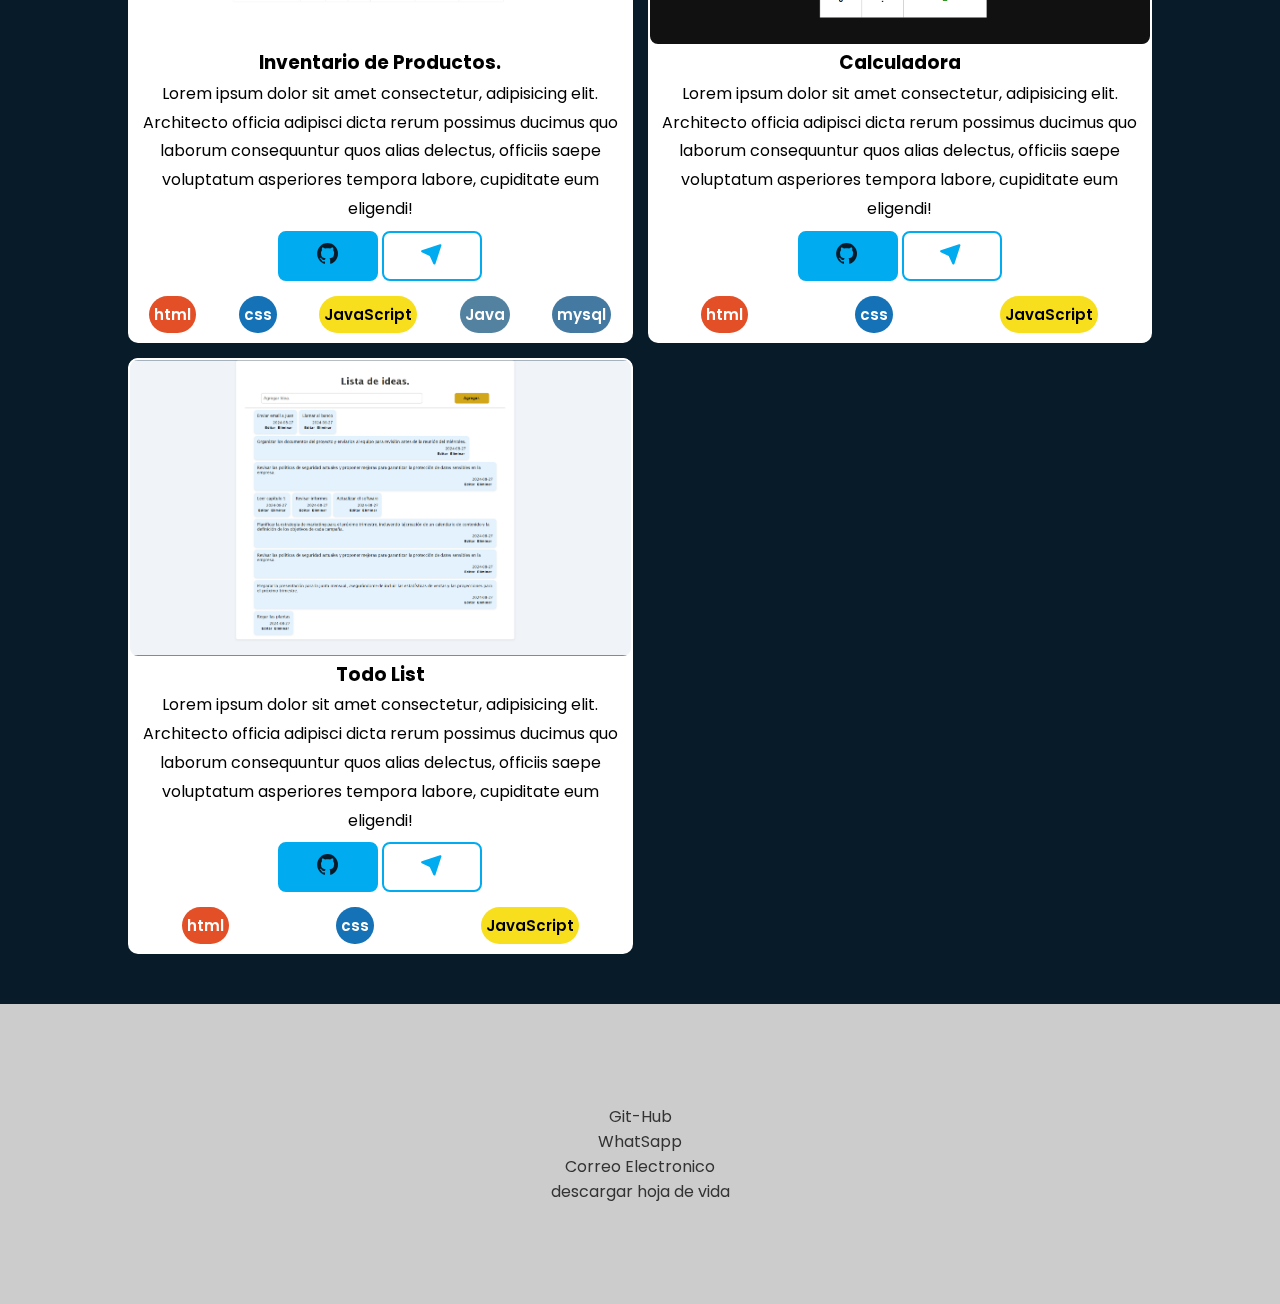
==== commit 62d11607: "Responsive para varios dispositivos, animaciones y typing" ====
--- a/FRONTED/index.html
+++ b/FRONTED/index.html
@@ -55,8 +55,8 @@
             <div class="img">
                 <img src="img/perfil4.jpeg" alt="Foto Personal">
             </div>
-            <h1>Carlos Esteban Trujillo Paz</h1>
-            <h3>Tengnologó de Analista y Desarrollador de Software</h3>
+            <h1>Carlos Esteban Trujillo Paz.</h1>
+            <h3>Tegnologó de Analista y Desarrollador de Software...</h3>
             <p>Soy apacionado por la tegnologia, me gusta estar actualizado de nuevas tegnologias y aprender un poco
                 cada dia,
                 soy Tegnologo en Analisis y Desarrollo de Software con experiencia en Base de datos, JavaScript, NodeJs,
@@ -68,15 +68,16 @@
             </div>
 
             <div class="next-page">
-                <a href="#experiencia"><i class='bx bxs-hand-down' id="btn-down"></i></i></a>
+                <a href="#home-sci-nav"><i class='bx bxs-hand-down' id="btn-down"></i></i></a>
+            </div>
+            <div class="home-sci" id="home-sci-nav">
+                <a href="https://github.com/EstebanAdso?tab=repositories" target="_blank"><i class='bx bxl-github'></i></a>
+                <a href="https://www.linkedin.com/in/esteban-trujillo-6240172a1/" target="_blank"><i class='bx bxl-linkedin'></i></a>
+                <a href="https://wa.me/573187967822" target="_blank"><i class='bx bxl-whatsapp'></i></a>
+                <a href="mailto:estebanadso@gmail.co" target="_blank"><i class='bx bxl-gmail'></i></a>
             </div>
         </div>
-        <div class="home-sci">
-            <a href="https://github.com/EstebanAdso?tab=repositories" target="_blank"><i class='bx bxl-github'></i></a>
-            <a href="https://www.linkedin.com/in/esteban-trujillo-6240172a1/" target="_blank"><i class='bx bxl-linkedin'></i></a>
-            <a href="https://wa.me/573187967822" target="_blank"><i class='bx bxl-whatsapp'></i></a>
-            <a href="mailto:estebanadso@gmail.co" target="_blank"><i class='bx bxl-gmail'></i></a>
-        </div>
+        
     </div>
 
 
@@ -175,23 +176,23 @@
     <div class="proyectos">
         <h2 class="proyectos-personales-tittle">Proyectos Personales</h2>
         <div class="parent2">
-            <div class="div1">
+            <div class="proyectos_parent">
                 <div class="proyectos_img" style="background-image: url(img/proyectos/compuservices.png);">
                 </div>
                 <h3>CompuServicesSoft</h3>
                 <p>Lorem ipsum dolor sit amet consectetur, adipisicing elit. Architecto officia adipisci dicta rerum possimus ducimus quo laborum consequuntur quos alias delectus, officiis saepe voluptatum asperiores tempora labore, cupiditate eum eligendi!</p>
              
                 <div class="btn-box-proyectos">
-                    <a href="#"><i class='bx bxl-github' ></i></a>
-                    <a href="#"><i class='bx bxs-navigation' ></i></a>
-                </div>
-                <ul>
-                    <li class="html">html</li>
-                    <li class="css">css</li>
-                    <li class="js">JavaScript</li>
-                </ul>
-            </div>
-            <div class="div2">
+                    <a href="#"><i class='bx bxl-github'></i></a>
+                    <a href="#"><i class='bx bxs-navigation'></i></a>
+                </div>
+                <ul>
+                    <li class="html">html</li>
+                    <li class="css">css</li>
+                    <li class="js">JavaScript</li>
+                </ul>
+            </div>
+            <div class="proyectos_parent">
                 <div class="proyectos_img" style="background-image: url(img/proyectos/monachoshoes.png);">
                 </div>
                 <h3>Monaco Shoes</h3>
@@ -208,7 +209,7 @@
                     <li class="ms">MySql</li>
                 </ul>
             </div>
-            <div class="div3">
+            <div class="proyectos_parent">
                 <div class="proyectos_img" style="background-image: url(img/proyectos/sqlserver.png);">
                 </div>
                 <h3>Scraping SQL Server</h3>
@@ -225,7 +226,7 @@
                     <li class="css">css</li>
                 </ul>
             </div>
-            <div class="div4">
+            <div class="proyectos_parent">
                 <div class="proyectos_img" style="background-image: url(img/proyectos/appProductos.png);">
                 </div>
                 <h3>Registro de productos</h3>
@@ -242,7 +243,7 @@
                     <li class="mg">MongoDB</li>
                 </ul>
             </div>
-            <div class="div5">
+            <div class="proyectos_parent">
                 <div class="proyectos_img" style="background-image: url(img/proyectos/chatbot.png);">
                 </div>
                 <h3>chatbot de WhatSapp</h3>
@@ -256,7 +257,7 @@
                     <li class="js">JavaScript</li>
                 </ul>
             </div>
-            <div class="div6">
+            <div class="proyectos_parent">
                 <div class="proyectos_img" style="background-image: url(img/proyectos/facturacion.png);">
                 </div>
                 <h3>Facturacion</h3>
@@ -273,7 +274,7 @@
                     <li class="ms">mysql</li>
                 </ul>
             </div>
-            <div class="div7">
+            <div class="proyectos_parent">
                 <div class="proyectos_img" style="background-image: url(img/proyectos/inventario.png);">
                 </div>
                 <h3>Inventario de Productos.</h3>
@@ -290,7 +291,7 @@
                     <li class="ms">mysql</li>
                 </ul>
             </div>
-            <div class="div8">
+            <div class="proyectos_parent">
                 <div class="proyectos_img" style="background-image: url(img/proyectos/Calculadora.png);">
                 </div>
                 <h3>Calculadora</h3>
@@ -305,7 +306,7 @@
                     <li class="js">JavaScript</li>
                 </ul>
             </div>
-            <div class="div9">
+            <div class="proyectos_parent">
                 <div class="proyectos_img" style="background-image: url(img/proyectos/todoList.png);">
                 </div>
                 <h3>Todo List</h3>
--- a/FRONTED/css/style.css
+++ b/FRONTED/css/style.css
@@ -206,6 +206,7 @@
     overflow: hidden;
     animation: aparecer 2s -0.3s both;
     margin: auto;
+    max-width: 2670px;
   }
 
 .home-content{
@@ -228,16 +229,29 @@
     background-position: left;
 }
 
-.home-content h1{
+.home-content h1 {
     font-size: 51px;
     font-weight: 700;
     line-height: 1.2;
-}
+    width: 22ch;
+    overflow: hidden;
+    white-space: nowrap;
+    border-right: 3px solid #00abf0;
+    animation: typing 4s steps(31), blink .5s step-end infinite alternate;
+    margin: auto;
+}
+
 
 .home-content h3{
     font-size: 32px;
     font-weight: 700;
-    color: #00abf0
+    color: #00abf0;
+    width: 42ch;
+    overflow: hidden;
+    white-space: nowrap;
+    animation: typing 4s steps(48), blink .5s step-end infinite alternate;
+    margin: auto;
+    border-right: 3px solid #ffffff;
 }
 
 .home-content p{
@@ -365,15 +379,12 @@
     position: absolute;
     bottom: 40px;
     width: 220px;
+
     display: flex; 
     justify-content: space-between;   
 }
 
-@media (min-width: 2400px) {
-    .home-sci{
-        left: 16%;
-    }
-}
+
 
 
 .home-sci a{
@@ -417,20 +428,22 @@
     text-align: center;
 }
 
+
+
 /*EXPERIENCIA*/
 
 .experiencia {
     width: 80%;
     padding: 20px;
     margin: auto;
-    max-width: 2400px;
+    max-width: 2100px;
     z-index: 200;
 }
 
 .experiencia h2{
     animation: aparecer both;
-    animation-timeline: view(); /*al verse los elementos comenzara la animacion*/
-    animation-range: cover 10% cover 80%; /*como comienza y como termina*/
+    animation-timeline: view(); 
+    animation-range: cover 10% cover 80%; 
 }
 
 
@@ -465,11 +478,12 @@
 .experiencia-content .div3 {
     flex: 1;
     flex-grow: 4;
-    min-width: 350px; /* Ajusta el tamaño mínimo según tu diseño */
+    min-width: 350px; 
     flex-wrap: wrap;
     animation: aparecer both;
-    animation-timeline: view(); /*al verse los elementos comenzara la animacion*/
-    animation-range: cover 10% cover 60%; /*como comienza y como termina*/
+    animation-timeline: view(); 
+    animation-range: cover 10% cover 60%;
+    font-size: 15px;
 }
 
 
@@ -480,7 +494,6 @@
 .experiencia-content .div3 p{
     text-wrap: balance;
     text-align: left;
-    font-size: 15px;
 }
 
 
@@ -519,7 +532,7 @@
 
 .skills {
     width: 80%;
-    max-width: 2400px;
+    max-width: 2100px;
     margin: auto;
     text-align: center;
     align-items: center;
@@ -528,22 +541,22 @@
 
 .parent {
     display: grid;
-    grid-template-columns: repeat(auto-fit, minmax(110px, 1fr)); /* Ajusta dinámicamente las columnas */
+    grid-template-columns: repeat(auto-fit, minmax(110px, 1fr)); 
     gap: 15px;
     height: auto;
     margin-top: 40px;
-    justify-content: center; /* Centra las columnas en la fila */
+    justify-content: center; 
 }
 
 .skills h2{
     animation: aparecer both;
-    animation-timeline: view(); /*al verse los elementos comenzara la animacion*/
-    animation-range: cover 30% cover 60%; /*como comienza y como termina*/
+    animation-timeline: view(); 
+    animation-range: cover 30% cover 60%; 
 }
 .parent div{
     animation: aparecer both;
-    animation-timeline: view(); /*al verse los elementos comenzara la animacion*/
-    animation-range: cover 30% cover 60%; /*como comienza y como termina*/
+    animation-timeline: view(); 
+    animation-range: cover 30% cover 60%; 
 }
 
 .parent div img{
@@ -564,7 +577,7 @@
     text-align: center;
     align-items: center;
     margin-top: 50px;
-    max-width: 2400px;
+    max-width: 2100px;
     z-index: 20;
 }
 
@@ -574,6 +587,7 @@
     grid-template-rows: repeat(3, 1fr);
     gap: 15px; 
     color: black;
+    line-height: 1.8;
 }
 
 .proyectos-personales-tittle{
@@ -584,43 +598,23 @@
     overflow: hidden;
     z-index: 50;
     animation: aparecer both;
-    animation-timeline: view(); /*al verse los elementos comenzara la animacion*/
-    animation-range: cover 10% cover 60%; /*como comienza y como termina*/
-}
-
-
-@media (max-width: 1280px) {
-   .parent2{
-    grid-template-columns: repeat(2, 1fr);
-    grid-template-rows: repeat(3,1fr);
-    grid-auto-flow: 1fr;
-   }
-   .proyectos-personales-tittle{
-    position: relative;
-}
-}
-
-@media (max-width: 880px) {
-    .parent2{
-     grid-template-columns: 1fr;
-     grid-auto-flow: 1fr;
-    }
-
-    .proyectos-personales-tittle{
-        position: relative;
-    }
- }
+    animation-timeline: view(); 
+    animation-range: cover 10% cover 60%; 
+}
+
 
 .parent2 div{
     background-color: white;
     border-radius: 10px;
     overflow: hidden;
     z-index: 30;
+}
+
+.proyectos_parent{
     animation: aparecer both;
-    animation-timeline: view(); /*al verse los elementos comenzara la animacion*/
-    animation-range: cover 20% cover 60%; /*como comienza y como termina*/
-}
-
+    animation-timeline: view(); 
+    animation-range: cover 20% cover 60%; 
+}
 
 
 .parent2 div ul{
@@ -755,8 +749,8 @@
     justify-content: center;
     flex-direction: column;
     animation: aparecer both;
-    animation-timeline: view(); /*al verse los elementos comenzara la animacion*/
-    animation-range: cover 0% cover 25%; /*como comienza y como termina*/
+    animation-timeline: view(); 
+    animation-range: cover 0% cover 25%; 
 }
 
     
@@ -807,3 +801,285 @@
         color: #00abf0;
     }   
 }
+
+
+ /* Nueva animación para móviles */
+ @keyframes fade-in {
+    from {
+        opacity: 0;
+        transform: translateY(20px);
+    }
+    to {
+        opacity: 1;
+        transform: translateY(0);
+    }
+}
+
+@keyframes typing {
+    from {
+        width: 0;
+    }
+}
+    
+@keyframes blink {
+    50% {
+        border-color: transparent;
+    }
+}
+
+
+/*Media query*/
+@media (max-width: 1280px) {
+    .parent2{
+     grid-template-columns: repeat(2, 1fr);
+     grid-template-rows: repeat(3,1fr);
+     grid-auto-flow: 1fr;
+    }
+    .proyectos-personales-tittle{
+     position: relative;
+    }
+    .home p{
+        width: 80%;;
+    }
+
+    .home h3{
+        font-size: 26px;
+    }
+ }
+@media (max-width: 890px) {
+    .parent2{
+     grid-template-columns: 1fr;
+     grid-auto-flow: 1fr;
+    }
+
+    .proyectos-personales-tittle{
+        position: relative;
+    }
+    .home h1{
+       font-size: 35px;
+   }
+
+   .home h3{
+       font-size: 24px;
+   }
+ }
+ 
+/* Media query para dispositivos móviles */
+@media screen and (max-width: 768px) {
+    .home-content .img{
+        height: auto;
+        overflow: hidden;
+        z-index: 20;
+        margin-bottom: 20px;
+     }
+    .home-content img{
+        max-width: 80%;
+        min-width: 300px;
+        max-height: 500px;
+        object-fit: cover;
+        object-position: center;
+    }
+    
+    .home-content h1 {
+        font-size: 28px; 
+        width: 100%; 
+        white-space: normal; 
+        border-right: none; 
+        animation: fade-in 2s ease-out; 
+        line-height: 2;
+    }
+
+    .home-content h3 {
+        font-size: 24px; 
+        width: 100%; 
+        white-space: normal; /* Permitir el salto de línea */
+        border-right: none; 
+        animation: fade-in 2s ease-out; 
+    }
+
+    .home-content p {
+        font-size: 16px; 
+        width: 100%;
+        white-space: normal; /* Permitir el salto de línea */
+        animation: fade-in 2s ease-out; 
+    }
+    
+    .header{
+        flex-direction: column;
+        z-index: 1100;
+        animation: none;
+        animation-timeline: none;
+        position: fixed;
+        top: 0px;
+        padding-top: 10px;
+        background-color: #081b29;
+        animation-range: none;
+    }
+
+    .home{
+        position: relative;
+        height: calc(100dvh - 73px);
+        display: flex;
+        flex-direction: column;
+        justify-content: space-between;
+        overflow-y: auto;
+    }
+    .home-content {
+        display: flex;
+        flex-direction: column;
+        align-items: center;
+        text-align: center;
+    }
+    .home img{
+        height: 200px;
+        background-size: auto;
+        background-position: left;
+    }
+
+    .next-page{
+        display: none;
+    }
+
+
+    .home-content .btn-box a{
+        font-size: 15px;
+    }
+
+    .home-content .btn-box{
+        display: flex;
+        flex-direction: row;
+        align-items: center;
+        gap: 15px;
+        width: 100%;
+        margin-bottom: 20px;
+        margin-top: 10px;
+        height: 40px;
+    }
+    .btn-box a{
+        font-weight: 600;
+        letter-spacing: 1px;
+        z-index: 1;
+        overflow: visible;
+        transition: .5s;
+    }
+    
+
+    .home-sci{
+        display: flex;
+        justify-content: center;
+        gap: 15px;
+        margin-top: 20px;  
+    }
+    
+    .home-sci a{
+        width: 40px;
+        height: 40px;
+        display: flex;
+        justify-content: center;
+        align-items: center;
+    }
+
+    h2{
+        font-size: 24px;
+    }
+
+    p{
+        font-size: 14px;
+    }
+
+    .experiencia-content .div3 p{
+        font-size: 14px;
+    }
+
+    ul li{
+        font-size: 14px;
+    }
+
+    .parent2 div ul{
+        flex-wrap: wrap;
+        gap: 5px;
+        
+    }
+    
+    footer{
+        height: 150px;
+    }
+
+    footer a{
+        font-size: 14px;
+    }
+
+}
+
+@media screen and (max-width: 550px) {
+    .home{
+        height: calc(100dvh);
+    }
+}
+
+/* Ajuste adicional para pantallas muy pequeñas */
+@media screen and (max-width: 450px) {
+    .home-content .img{
+        height: 150px;
+    }
+  
+    .home-content h1 {
+        font-size: 20px; 
+    }
+    .home-content h3 {
+        font-size: 18px; 
+    }
+    .home-content p {
+        font-size: 13px; 
+    }
+    .header{
+        flex-direction: column;
+    }
+
+    .navbar a{
+        font-size: 15px;
+    }
+
+    .home-content .btn-box{
+        display: flex;
+        flex-direction: row;
+        align-items: center;
+        gap: 15px;
+        width: 100%;
+        margin-bottom: 20px;
+        margin-top: 10px;
+    }
+    .btn-box a{
+        font-weight: 500;
+        letter-spacing: 1px;
+        z-index: 1;
+        overflow: visible;
+        transition: .5s;
+        font-size: 12px;
+    }
+    
+
+    .home-sci{
+        display: flex;
+        justify-content: center;
+        gap: 15px;
+        bottom: 50px;  
+    }
+    
+    .home-sci a{
+        width: 40px;
+        height: 40px;
+        display: flex;
+        justify-content: center;
+        align-items: center;
+    }
+   
+    .parent div{
+        animation: aparecer both;
+        animation-timeline: view(); 
+        animation-range: cover 10% cover 80%; 
+    }
+   
+   
+}
+
